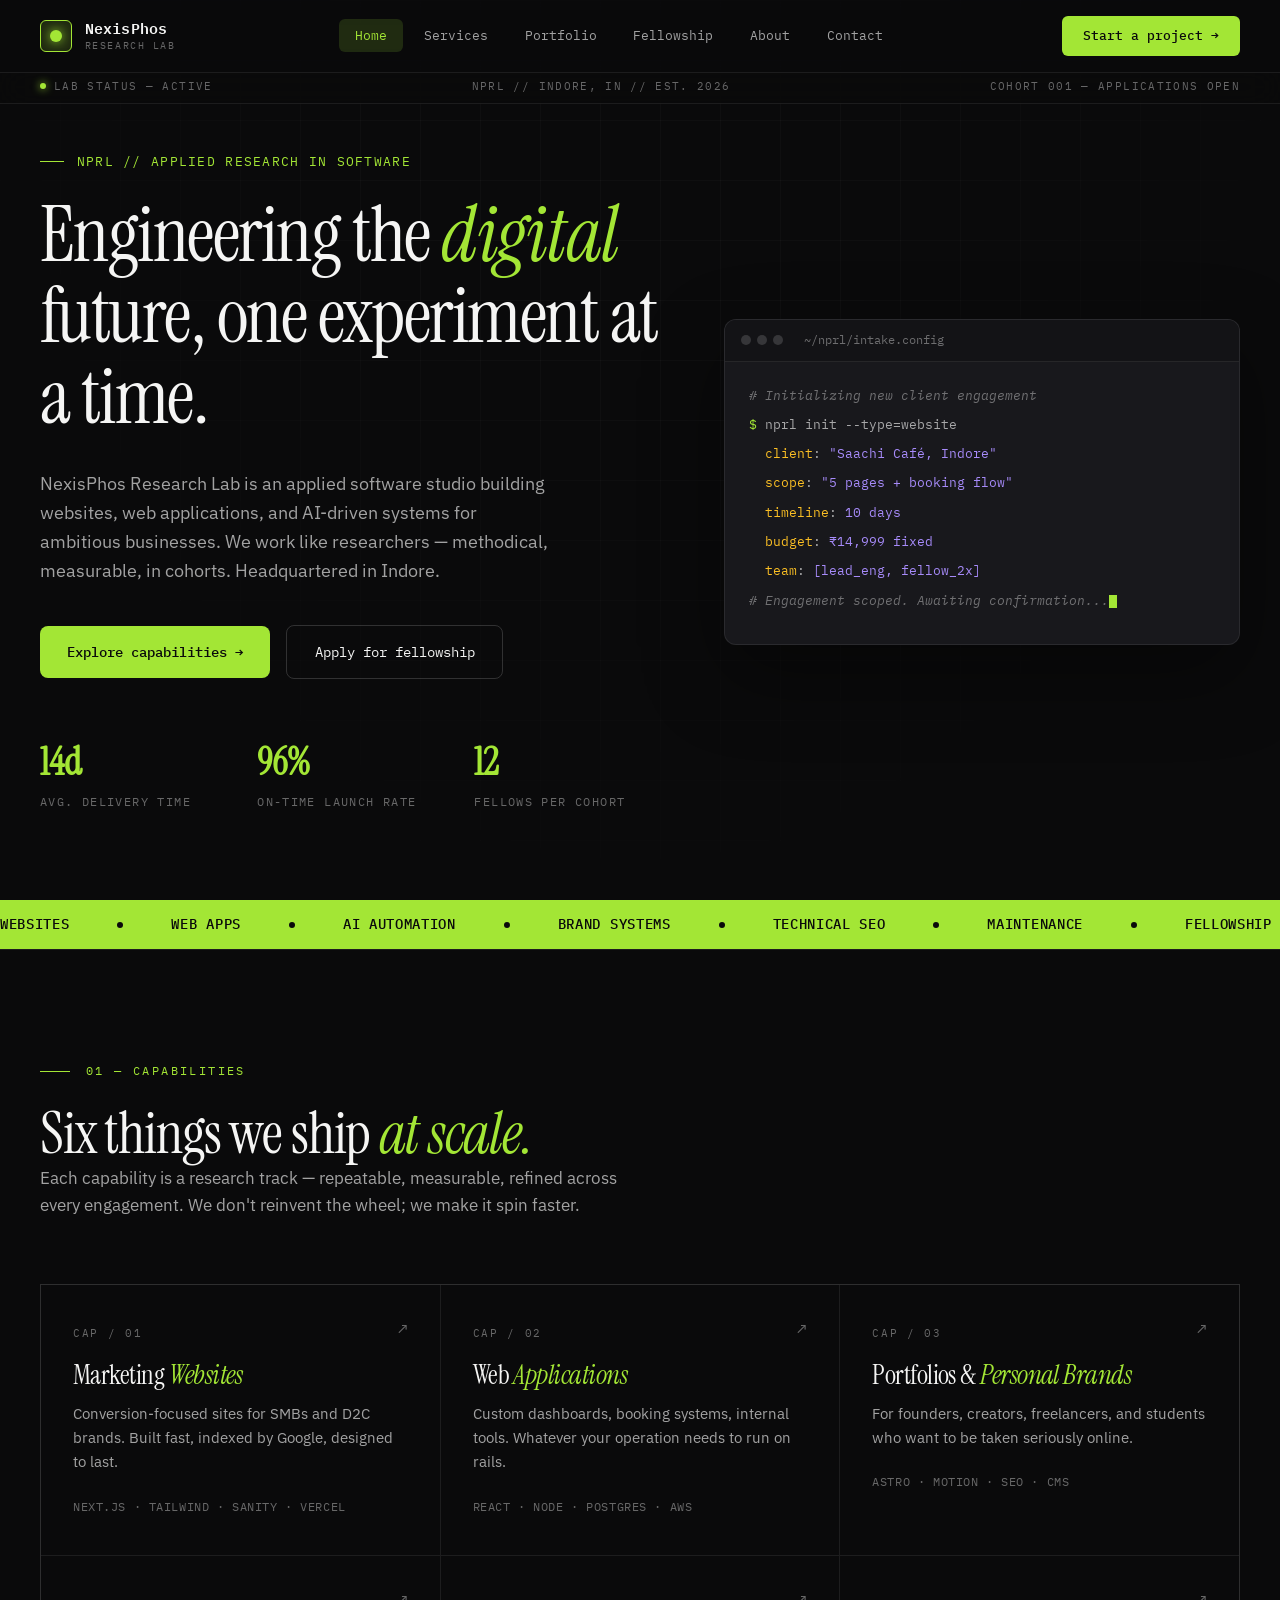
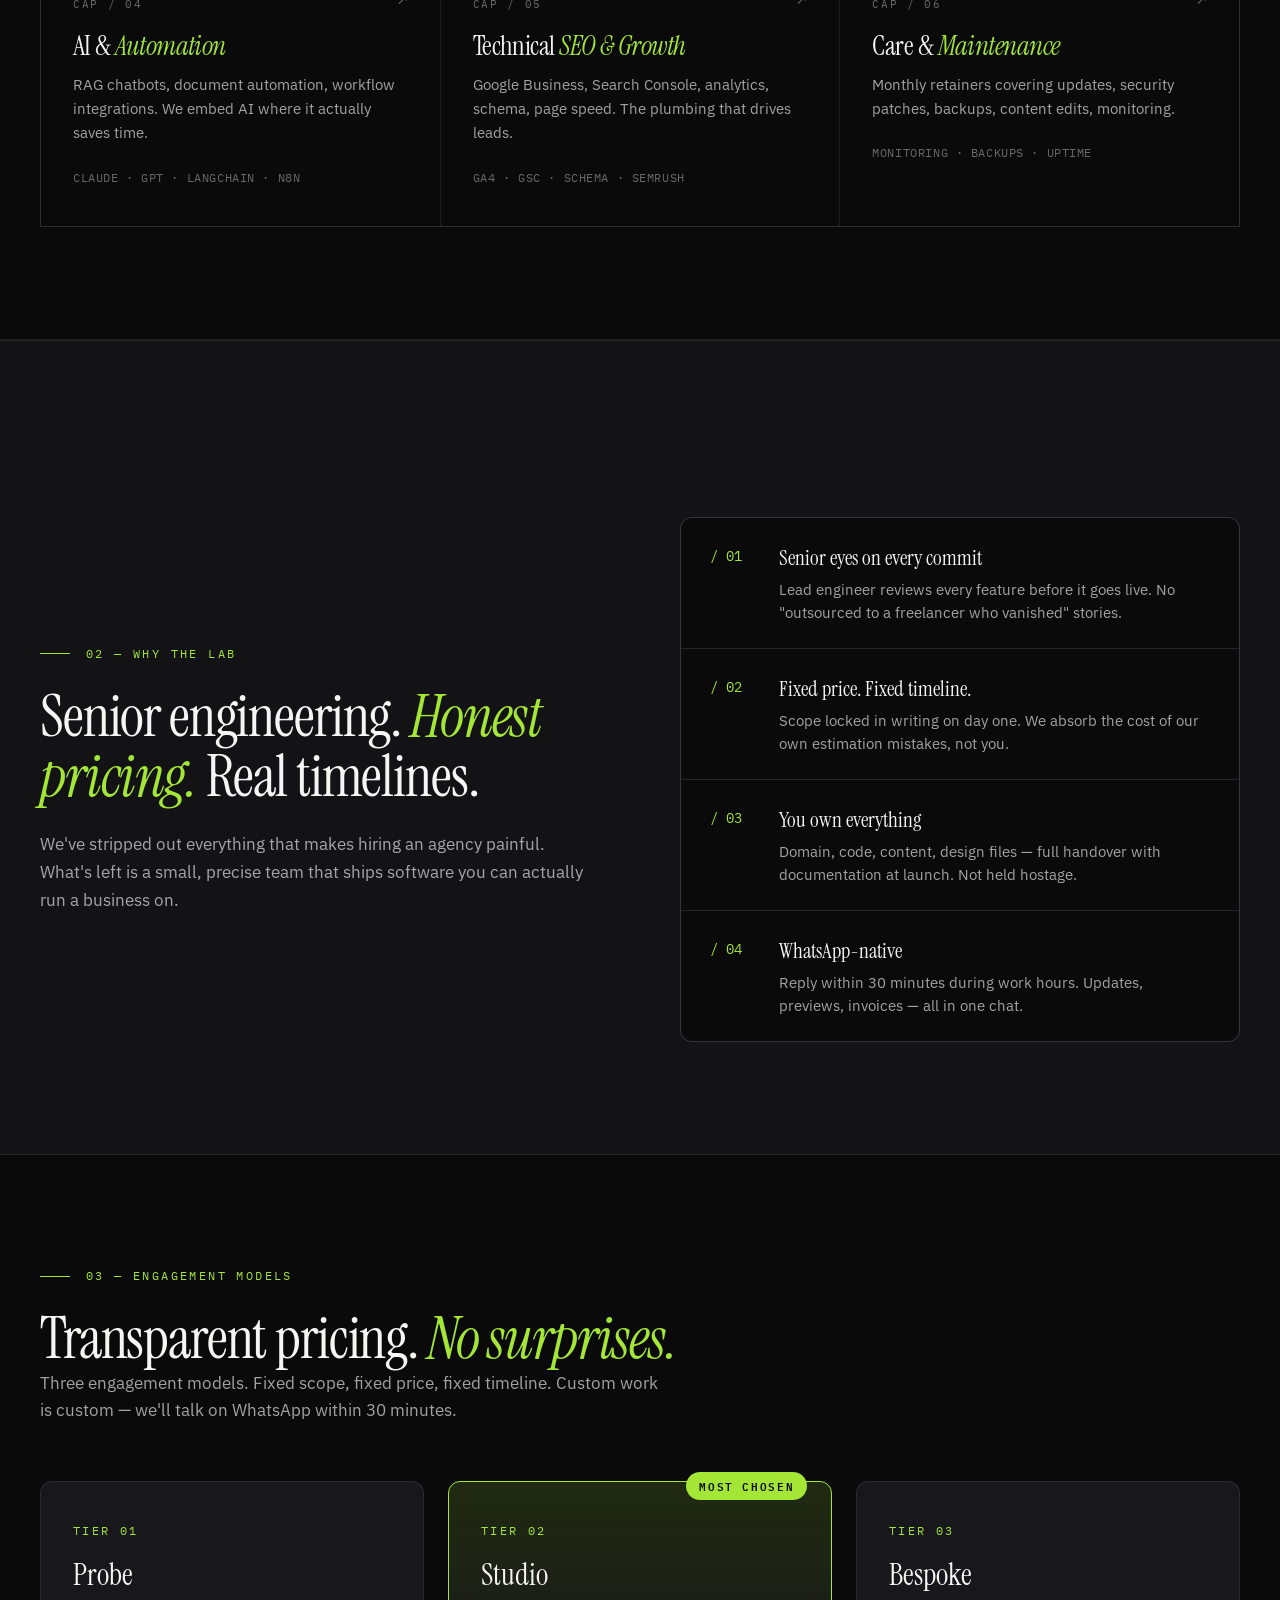
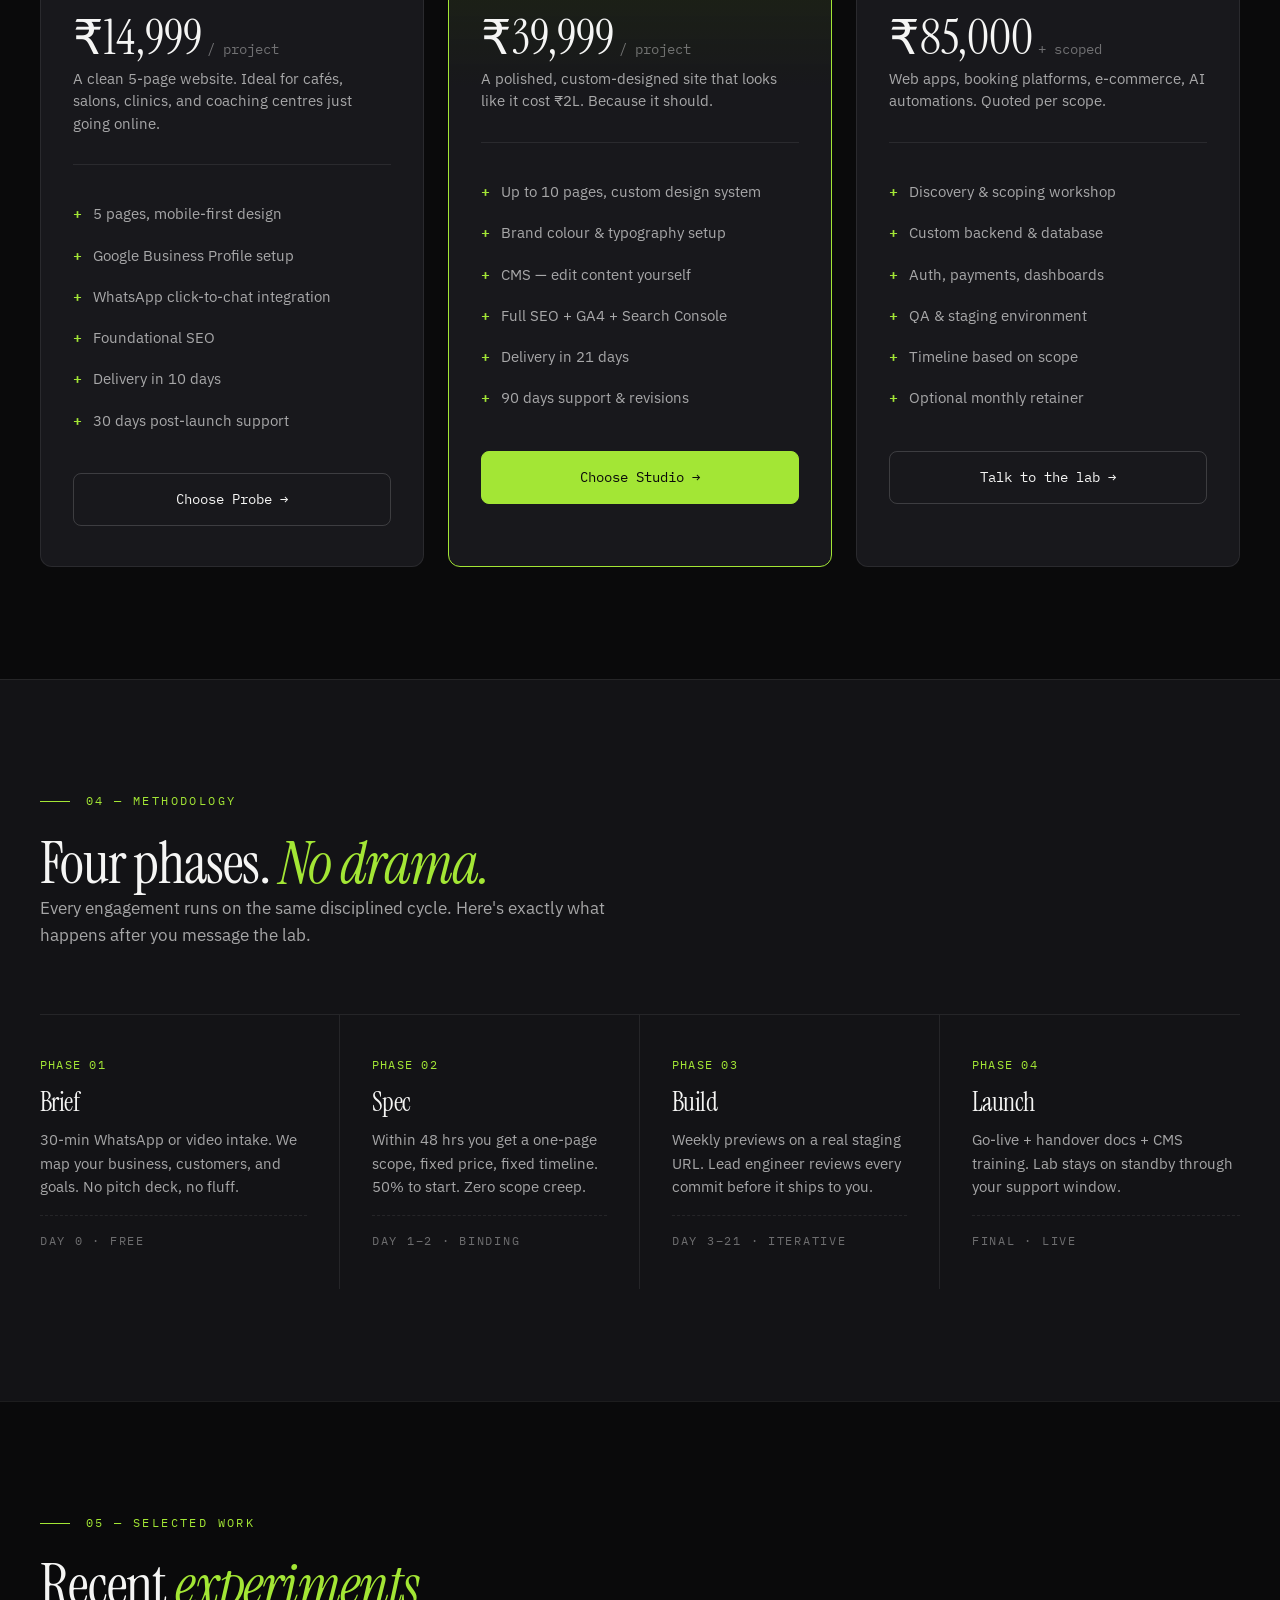
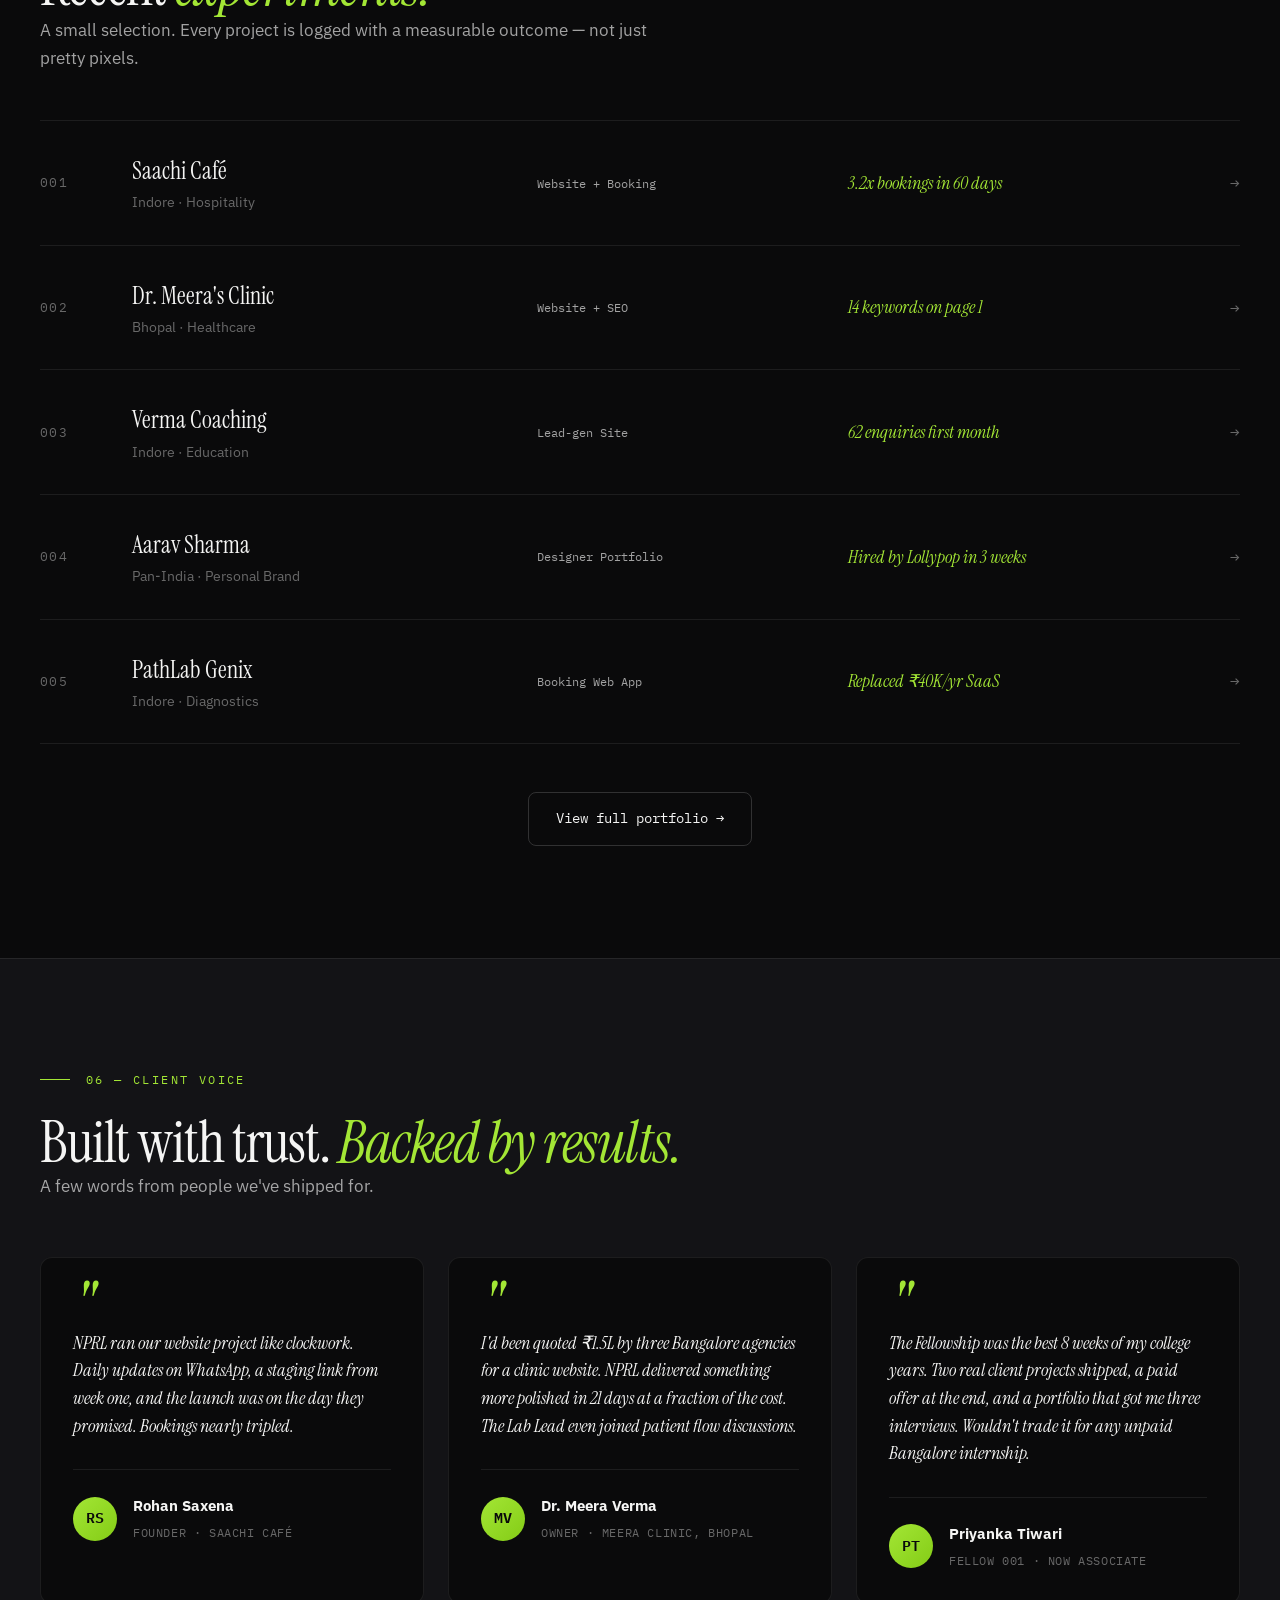
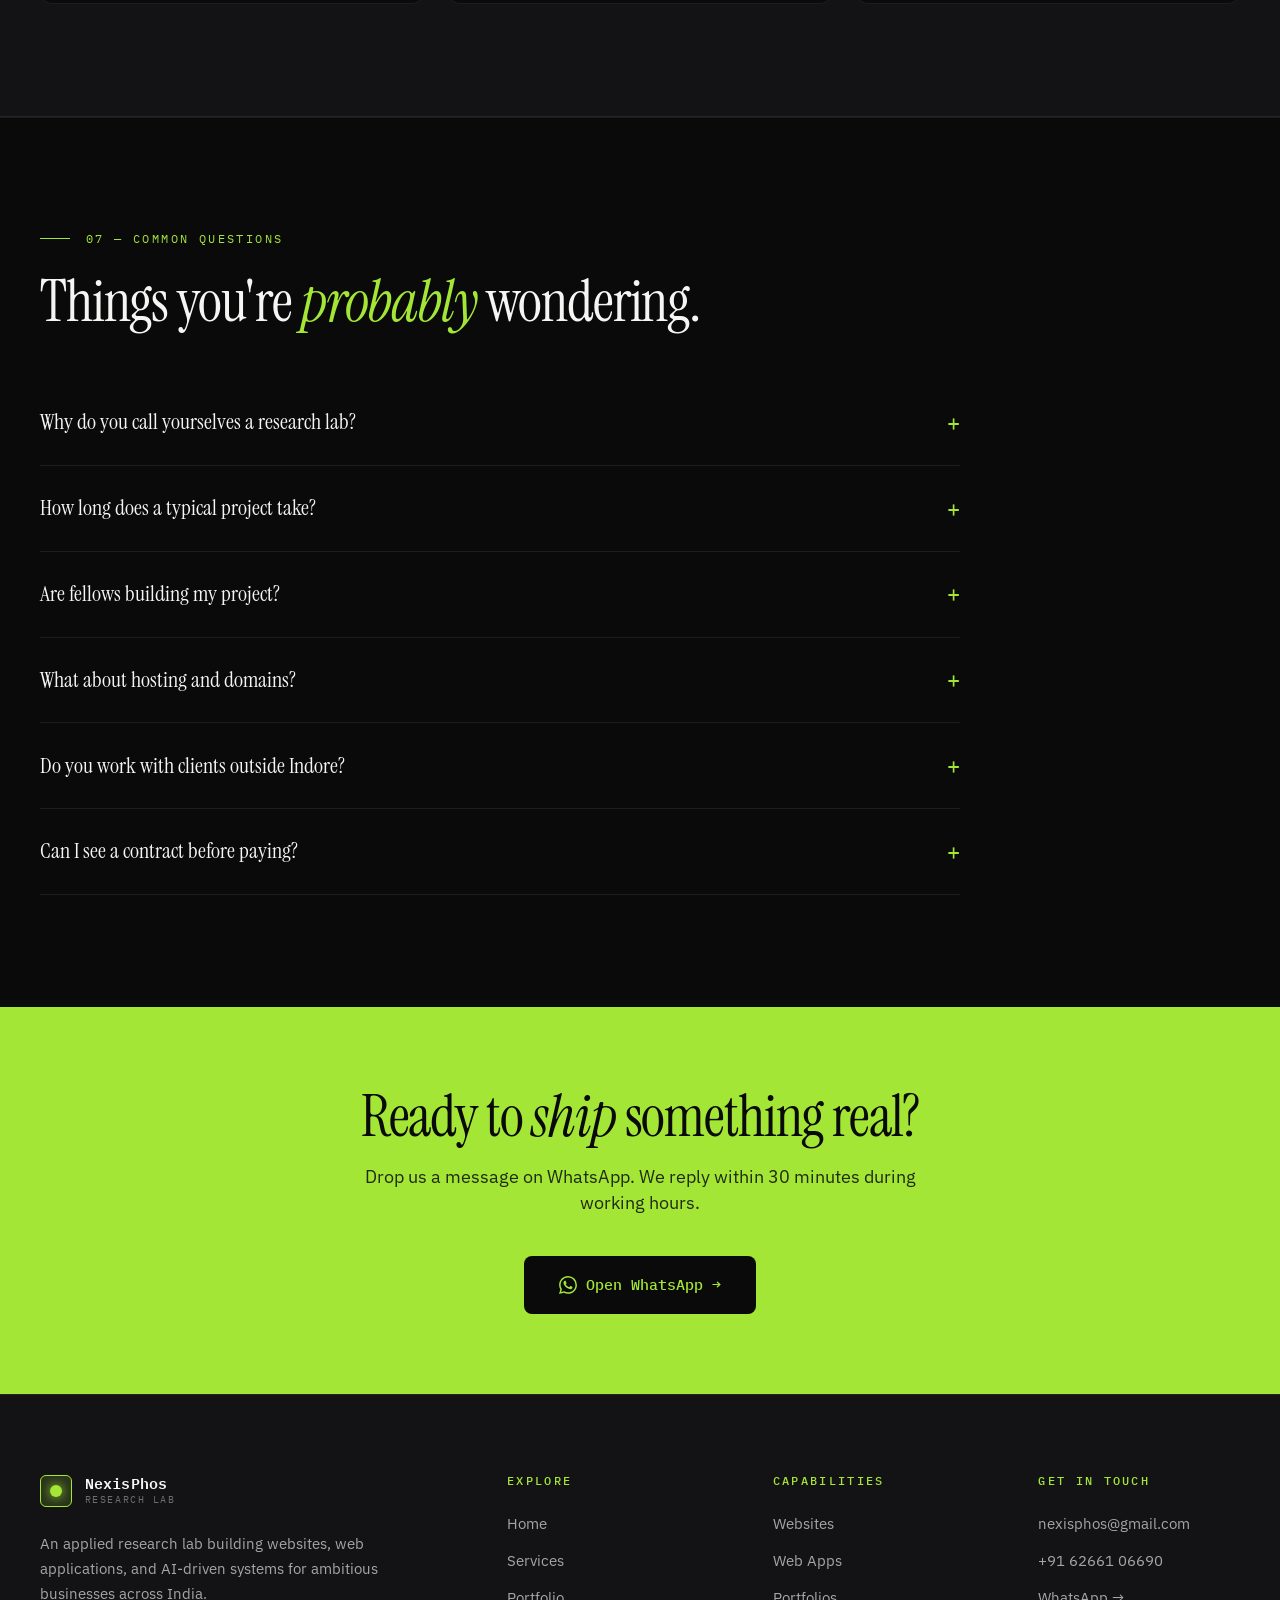
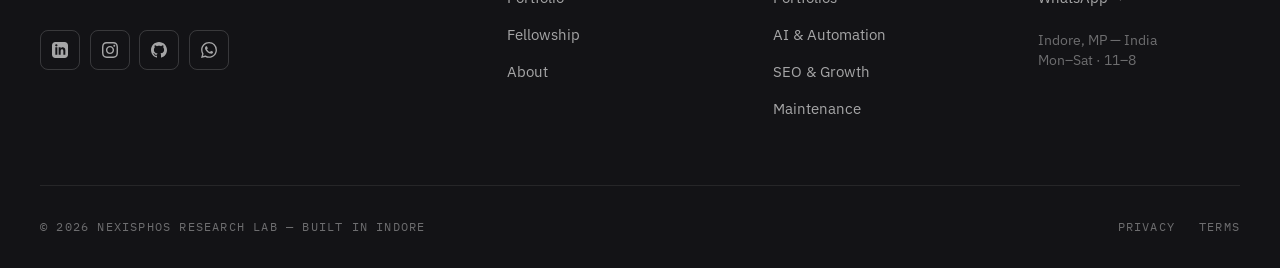
==== index.html @ fa787b54 "Add files via upload" ====
<!DOCTYPE html>
<html lang="en">
<head>
<meta charset="UTF-8" />
<meta name="viewport" content="width=device-width, initial-scale=1.0" />
<title>NexisPhos Research Lab — Engineering the digital future</title>
<meta name="description" content="An applied research lab building websites, web apps, and AI-driven systems for ambitious businesses. Headquartered in Indore." />
<link rel="preconnect" href="https://fonts.googleapis.com">
<link rel="preconnect" href="https://fonts.gstatic.com" crossorigin>
<link href="https://fonts.googleapis.com/css2?family=Instrument+Serif:ital@0;1&family=IBM+Plex+Mono:wght@400;500;600&family=IBM+Plex+Sans:wght@300;400;500;600&display=swap" rel="stylesheet">
<link rel="stylesheet" href="assets/style.css">
<style>
  /* ============ HOMEPAGE-SPECIFIC ============ */
  .hero {
    min-height: 100vh;
    padding: 9rem 2.5rem 5rem;
    position: relative;
    z-index: 2;
    display: grid;
    grid-template-columns: 1.2fr 1fr;
    gap: 4rem;
    align-items: center;
  }
  .hero-meta {
    font-family: 'IBM Plex Mono', monospace;
    font-size: 0.8rem;
    color: var(--accent);
    margin-bottom: 1.5rem;
    display: flex;
    align-items: center;
    gap: 0.8rem;
    letter-spacing: 0.1em;
    opacity: 0;
    animation: fadeUp 0.8s 0.1s forwards;
  }
  .hero-meta::before { content: ''; width: 24px; height: 1px; background: var(--accent); }
  .hero h1 { margin-bottom: 2rem; opacity: 0; animation: fadeUp 0.8s 0.25s forwards; }
  .hero-sub {
    font-size: 1.1rem;
    color: var(--text-dim);
    line-height: 1.65;
    max-width: 520px;
    margin-bottom: 2.5rem;
    opacity: 0;
    animation: fadeUp 0.8s 0.4s forwards;
  }
  .hero-actions {
    display: flex;
    gap: 1rem;
    align-items: center;
    flex-wrap: wrap;
    opacity: 0;
    animation: fadeUp 0.8s 0.55s forwards;
  }
  .hero-stats {
    margin-top: 4rem;
    display: grid;
    grid-template-columns: repeat(3, 1fr);
    gap: 2rem;
    opacity: 0;
    animation: fadeUp 0.8s 0.7s forwards;
  }
  .hero-stats .stat strong {
    font-family: 'Instrument Serif', serif;
    font-size: 2.4rem;
    color: var(--accent);
    line-height: 1;
    display: block;
    margin-bottom: 0.4rem;
  }
  .hero-stats .stat span {
    font-family: 'IBM Plex Mono', monospace;
    font-size: 0.72rem;
    color: var(--text-faint);
    text-transform: uppercase;
    letter-spacing: 0.12em;
  }

  /* Terminal */
  .terminal {
    background: var(--panel);
    border: 1px solid var(--line);
    border-radius: 12px;
    overflow: hidden;
    font-family: 'IBM Plex Mono', monospace;
    font-size: 0.82rem;
    box-shadow: 0 30px 80px rgba(0,0,0,0.4);
    opacity: 0;
    animation: fadeIn 1s 0.6s forwards;
  }
  .terminal-bar {
    background: var(--bg-soft);
    padding: 0.7rem 1rem;
    display: flex;
    align-items: center;
    gap: 0.5rem;
    border-bottom: 1px solid var(--line);
  }
  .terminal-bar .dots { display: flex; gap: 0.4rem; }
  .terminal-bar .dots span { width: 10px; height: 10px; border-radius: 50%; background: rgba(255,255,255,0.15); }
  .terminal-bar .title { margin-left: 0.8rem; color: var(--text-faint); font-size: 0.75rem; }
  .terminal-body { padding: 1.5rem; color: var(--text-dim); }
  .terminal-body .line { margin-bottom: 0.6rem; }
  .terminal-body .prompt { color: var(--accent); }
  .terminal-body .comment { color: var(--text-faint); font-style: italic; }
  .terminal-body .key { color: #fbbf24; }
  .terminal-body .val { color: #a78bfa; }
  .terminal-body .cursor {
    display: inline-block;
    width: 8px; height: 1em;
    background: var(--accent);
    vertical-align: middle;
    animation: blink 1s steps(2) infinite;
  }
  @keyframes blink { 50% { opacity: 0; } }

  /* Capabilities */
  .capabilities { border-top: 1px solid var(--line); border-bottom: 1px solid var(--line); }
  .cap-grid {
    display: grid;
    grid-template-columns: repeat(3, 1fr);
    gap: 1px;
    background: var(--line);
    margin-top: 4rem;
    border: 1px solid var(--line);
  }
  .cap-card {
    background: var(--bg);
    padding: 2.5rem 2rem;
    transition: background 0.3s;
    position: relative;
    display: block;
  }
  .cap-card:hover { background: var(--panel); }
  .cap-card:hover .cap-arrow { color: var(--accent); transform: translate(4px, -4px); }
  .cap-num {
    font-family: 'IBM Plex Mono', monospace;
    font-size: 0.7rem;
    color: var(--text-faint);
    letter-spacing: 0.15em;
    margin-bottom: 1.2rem;
  }
  .cap-card h3 {
    font-family: 'Instrument Serif', serif;
    font-size: 1.7rem;
    margin-bottom: 0.7rem;
  }
  .cap-card p {
    color: var(--text-dim);
    font-size: 0.95rem;
    line-height: 1.6;
    margin-bottom: 1.5rem;
  }
  .cap-tech {
    font-family: 'IBM Plex Mono', monospace;
    font-size: 0.72rem;
    color: var(--text-faint);
    letter-spacing: 0.05em;
  }
  .cap-arrow {
    position: absolute;
    top: 2rem; right: 2rem;
    color: var(--text-faint);
    font-family: 'IBM Plex Mono', monospace;
    transition: all 0.3s;
  }

  /* WHY US */
  .why { background: var(--bg-soft); border-top: 1px solid var(--line); border-bottom: 1px solid var(--line); }
  .why-grid {
    display: grid;
    grid-template-columns: 1fr 1fr;
    gap: 5rem;
    margin-top: 4rem;
    align-items: center;
  }
  .why-list {
    list-style: none;
    display: flex;
    flex-direction: column;
    gap: 1px;
    background: var(--line);
    border: 1px solid var(--line);
    border-radius: 12px;
    overflow: hidden;
  }
  .why-list li {
    background: var(--bg);
    padding: 1.5rem 1.8rem;
    display: grid;
    grid-template-columns: 50px 1fr;
    gap: 1.2rem;
    align-items: start;
  }
  .why-list .num {
    font-family: 'IBM Plex Mono', monospace;
    color: var(--accent);
    font-size: 0.85rem;
    padding-top: 4px;
  }
  .why-list strong {
    font-family: 'Instrument Serif', serif;
    font-size: 1.3rem;
    font-weight: 400;
    display: block;
    margin-bottom: 0.3rem;
  }
  .why-list p {
    color: var(--text-dim);
    font-size: 0.93rem;
    line-height: 1.55;
  }

  /* Pricing */
  .pricing-grid {
    display: grid;
    grid-template-columns: repeat(3, 1fr);
    gap: 1.5rem;
    margin-top: 3.5rem;
  }
  .price-card {
    background: var(--panel);
    border: 1px solid var(--line);
    border-radius: 12px;
    padding: 2.5rem 2rem;
    position: relative;
    transition: all 0.3s;
  }
  .price-card:hover { border-color: var(--line-bright); transform: translateY(-3px); }
  .price-card.featured {
    border-color: var(--accent);
    background: linear-gradient(180deg, var(--accent-glow) 0%, var(--panel) 30%);
  }
  .price-badge {
    position: absolute;
    top: -10px; right: 1.5rem;
    background: var(--accent);
    color: var(--bg);
    font-family: 'IBM Plex Mono', monospace;
    font-size: 0.68rem;
    padding: 0.35rem 0.8rem;
    border-radius: 100px;
    text-transform: uppercase;
    letter-spacing: 0.15em;
    font-weight: 600;
  }
  .price-tier {
    font-family: 'IBM Plex Mono', monospace;
    font-size: 0.72rem;
    color: var(--accent);
    letter-spacing: 0.2em;
    text-transform: uppercase;
    margin-bottom: 0.8rem;
  }
  .price-name {
    font-family: 'Instrument Serif', serif;
    font-size: 1.9rem;
    margin-bottom: 0.3rem;
  }
  .price-num {
    font-family: 'Instrument Serif', serif;
    font-size: 3rem;
    margin: 1rem 0 0.4rem;
    line-height: 1;
  }
  .price-num small {
    font-family: 'IBM Plex Mono', monospace;
    font-size: 0.85rem;
    color: var(--text-faint);
    margin-left: 0.3rem;
  }
  .price-desc {
    font-size: 0.93rem;
    color: var(--text-dim);
    line-height: 1.5;
    margin-bottom: 1.8rem;
    padding-bottom: 1.8rem;
    border-bottom: 1px solid var(--line);
  }
  .price-features {
    list-style: none;
    margin-bottom: 2rem;
  }
  .price-features li {
    padding: 0.6rem 0;
    font-size: 0.92rem;
    color: var(--text-dim);
    display: flex;
    align-items: flex-start;
    gap: 0.7rem;
  }
  .price-features li::before {
    content: '+';
    color: var(--accent);
    font-family: 'IBM Plex Mono', monospace;
    font-weight: 600;
  }
  .price-cta {
    display: block;
    text-align: center;
    padding: 0.95rem;
    border: 1px solid var(--line-bright);
    color: var(--text);
    border-radius: 8px;
    font-family: 'IBM Plex Mono', monospace;
    font-size: 0.85rem;
    transition: all 0.2s;
  }
  .price-cta:hover { border-color: var(--accent); color: var(--accent); background: var(--accent-glow); }
  .price-card.featured .price-cta { background: var(--accent); color: var(--bg); border-color: var(--accent); }
  .price-card.featured .price-cta:hover { background: white; }

  /* Process */
  .process { background: var(--bg-soft); border-top: 1px solid var(--line); }
  .process-grid {
    display: grid;
    grid-template-columns: repeat(4, 1fr);
    margin-top: 4rem;
    border-top: 1px solid var(--line);
  }
  .step {
    padding: 2.5rem 2rem 2.5rem 0;
    border-right: 1px solid var(--line);
  }
  .step:last-child { border-right: none; padding-right: 0; }
  .step:not(:first-child) { padding-left: 2rem; }
  .step-num {
    font-family: 'IBM Plex Mono', monospace;
    font-size: 0.78rem;
    color: var(--accent);
    margin-bottom: 1rem;
    letter-spacing: 0.1em;
  }
  .step h3 {
    font-family: 'Instrument Serif', serif;
    font-size: 1.6rem;
    margin-bottom: 0.7rem;
  }
  .step p { color: var(--text-dim); font-size: 0.93rem; line-height: 1.6; margin-bottom: 1rem; }
  .step-time {
    font-family: 'IBM Plex Mono', monospace;
    font-size: 0.72rem;
    color: var(--text-faint);
    text-transform: uppercase;
    letter-spacing: 0.15em;
    padding-top: 1rem;
    border-top: 1px dashed var(--line);
  }

  /* Projects */
  .projects { border-top: 1px solid var(--line); }
  .project-list {
    margin-top: 3rem;
    border-top: 1px solid var(--line);
  }
  .project-row {
    display: grid;
    grid-template-columns: 60px 2fr 1.5fr 1.5fr 80px;
    gap: 2rem;
    padding: 2rem 0;
    border-bottom: 1px solid var(--line);
    align-items: center;
    transition: padding 0.3s;
  }
  .project-row:hover { padding-left: 1rem; }
  .project-row:hover .proj-arrow { color: var(--accent); transform: translateX(6px); }
  .proj-num {
    font-family: 'IBM Plex Mono', monospace;
    font-size: 0.8rem;
    color: var(--text-faint);
    letter-spacing: 0.1em;
  }
  .proj-name {
    font-family: 'Instrument Serif', serif;
    font-size: 1.5rem;
  }
  .proj-name small {
    display: block;
    font-family: 'IBM Plex Sans', sans-serif;
    font-size: 0.85rem;
    color: var(--text-faint);
    margin-top: 0.2rem;
  }
  .proj-tag {
    font-family: 'IBM Plex Mono', monospace;
    font-size: 0.78rem;
    color: var(--text-dim);
  }
  .proj-result {
    font-family: 'Instrument Serif', serif;
    font-style: italic;
    color: var(--accent);
    font-size: 1.1rem;
  }
  .proj-arrow {
    font-family: 'IBM Plex Mono', monospace;
    color: var(--text-faint);
    text-align: right;
    transition: all 0.3s;
  }

  /* Testimonials */
  .testimonials { background: var(--bg-soft); border-top: 1px solid var(--line); border-bottom: 1px solid var(--line); }
  .testimonial-grid {
    display: grid;
    grid-template-columns: repeat(3, 1fr);
    gap: 1.5rem;
    margin-top: 3.5rem;
  }
  .testimonial {
    background: var(--bg);
    border: 1px solid var(--line);
    border-radius: 12px;
    padding: 2rem;
    position: relative;
    transition: all 0.3s;
  }
  .testimonial:hover { border-color: var(--accent); transform: translateY(-2px); }
  .testimonial-quote-mark {
    font-family: 'Instrument Serif', serif;
    font-size: 4rem;
    color: var(--accent);
    line-height: 0.5;
    margin-bottom: 0.5rem;
    font-style: italic;
  }
  .testimonial p {
    font-family: 'Instrument Serif', serif;
    font-size: 1.15rem;
    line-height: 1.5;
    margin-bottom: 1.8rem;
    font-style: italic;
    color: var(--text);
  }
  .testimonial-meta {
    display: flex;
    align-items: center;
    gap: 1rem;
    padding-top: 1.5rem;
    border-top: 1px solid var(--line);
  }
  .avatar {
    width: 44px; height: 44px;
    border-radius: 50%;
    background: linear-gradient(135deg, var(--accent), var(--accent-2));
    color: var(--bg);
    display: flex;
    align-items: center;
    justify-content: center;
    font-family: 'IBM Plex Mono', monospace;
    font-weight: 600;
    font-size: 0.95rem;
    flex-shrink: 0;
  }
  .testimonial-meta strong {
    display: block;
    font-size: 0.95rem;
    margin-bottom: 0.15rem;
  }
  .testimonial-meta span {
    font-family: 'IBM Plex Mono', monospace;
    font-size: 0.75rem;
    color: var(--text-faint);
    letter-spacing: 0.05em;
  }

  /* FAQ */
  .faq { border-top: 1px solid var(--line); }
  .faq-list { max-width: 920px; margin-top: 3rem; }
  .faq-item {
    border-bottom: 1px solid var(--line);
    padding: 1.6rem 0;
    cursor: pointer;
  }
  .faq-q {
    display: flex;
    justify-content: space-between;
    align-items: center;
    gap: 2rem;
    font-family: 'Instrument Serif', serif;
    font-size: 1.35rem;
  }
  .faq-q::after {
    content: '+';
    font-family: 'IBM Plex Mono', monospace;
    font-size: 1.4rem;
    color: var(--accent);
    transition: transform 0.3s;
  }
  .faq-item.open .faq-q::after { transform: rotate(45deg); }
  .faq-a {
    max-height: 0;
    overflow: hidden;
    transition: max-height 0.4s, padding 0.3s;
    color: var(--text-dim);
    line-height: 1.7;
    font-size: 0.96rem;
  }
  .faq-item.open .faq-a { max-height: 240px; padding-top: 1rem; }

  /* CTA STRIP */
  .cta-strip {
    background: var(--accent);
    color: var(--bg);
    padding: 5rem 2.5rem;
    position: relative;
    z-index: 2;
    text-align: center;
  }
  .cta-strip h2 {
    color: var(--bg);
    margin-bottom: 1rem;
  }
  .cta-strip h2 em { color: var(--bg); font-style: italic; }
  .cta-strip p {
    font-size: 1.1rem;
    opacity: 0.85;
    margin-bottom: 2.5rem;
    max-width: 600px;
    margin-left: auto; margin-right: auto;
  }
  .cta-strip .btn {
    background: var(--bg);
    color: var(--accent);
    padding: 1.1rem 2.2rem;
    border-radius: 8px;
    font-family: 'IBM Plex Mono', monospace;
    font-size: 0.92rem;
    font-weight: 500;
    display: inline-flex;
    align-items: center;
    gap: 0.6rem;
    transition: all 0.2s;
  }
  .cta-strip .btn:hover { transform: translateY(-2px); box-shadow: 0 15px 40px rgba(0,0,0,0.25); }

  /* MOBILE */
  @media (max-width: 900px) {
    .hero { grid-template-columns: 1fr; padding: 6rem 1.2rem 3rem; gap: 2.5rem; }
    .hero-stats { grid-template-columns: 1fr 1fr; }
    .cap-grid { grid-template-columns: 1fr; }
    .why-grid { grid-template-columns: 1fr; gap: 2rem; }
    .pricing-grid { grid-template-columns: 1fr; }
    .process-grid { grid-template-columns: 1fr; }
    .step { border-right: none; border-bottom: 1px solid var(--line); padding: 2rem 0 !important; }
    .step:last-child { border-bottom: none; }
    .testimonial-grid { grid-template-columns: 1fr; }
    .project-row { grid-template-columns: 50px 1fr 60px; gap: 1rem; }
    .proj-tag, .proj-result { display: none; }
  }
</style>
</head>
<body>

<!-- NAV -->
<nav class="site-nav">
  <a href="index.html" class="logo">
    <div class="logo-mark"></div>
    <div class="logo-text">
      <strong>NexisPhos</strong>
      <small>Research Lab</small>
    </div>
  </a>
  <ul class="nav-links">
    <li><a href="index.html" class="active">Home</a></li>
    <li><a href="services.html">Services</a></li>
    <li><a href="portfolio.html">Portfolio</a></li>
    <li><a href="fellowship.html">Fellowship</a></li>
    <li><a href="about.html">About</a></li>
    <li><a href="contact.html">Contact</a></li>
  </ul>
  <a href="contact.html" class="nav-cta">Start a project →</a>
  <button class="menu-btn" id="menuBtn">MENU</button>
</nav>

<!-- MOBILE DRAWER -->
<div class="mobile-drawer" id="mobileDrawer">
  <button class="close-btn" id="closeDrawer">CLOSE ✕</button>
  <ul>
    <li><a href="index.html">Home</a></li>
    <li><a href="services.html">Services</a></li>
    <li><a href="portfolio.html">Portfolio</a></li>
    <li><a href="fellowship.html">Fellowship</a></li>
    <li><a href="about.html">About</a></li>
    <li><a href="contact.html">Contact</a></li>
  </ul>
  <a href="contact.html" class="mobile-cta">Start a project →</a>
</div>

<div class="status-bar">
  <span class="live"><span class="live-dot"></span>LAB STATUS — ACTIVE</span>
  <span>NPRL // INDORE, IN // EST. 2026</span>
  <span>COHORT 001 — APPLICATIONS OPEN</span>
</div>

<!-- HERO -->
<section class="hero" id="home">
  <div>
    <div class="hero-meta">NPRL // APPLIED RESEARCH IN SOFTWARE</div>
    <h1>Engineering the <em>digital</em> future, one experiment at a time.</h1>
    <p class="hero-sub">NexisPhos Research Lab is an applied software studio building websites, web applications, and AI-driven systems for ambitious businesses. We work like researchers — methodical, measurable, in cohorts. Headquartered in Indore.</p>
    <div class="hero-actions">
      <a href="services.html" class="btn-primary">Explore capabilities →</a>
      <a href="fellowship.html" class="btn-ghost">Apply for fellowship</a>
    </div>

    <div class="hero-stats">
      <div class="stat"><strong>14d</strong><span>Avg. delivery time</span></div>
      <div class="stat"><strong>96%</strong><span>On-time launch rate</span></div>
      <div class="stat"><strong>12</strong><span>Fellows per cohort</span></div>
    </div>
  </div>

  <div class="terminal">
    <div class="terminal-bar">
      <div class="dots"><span></span><span></span><span></span></div>
      <div class="title">~/nprl/intake.config</div>
    </div>
    <div class="terminal-body">
      <div class="line"><span class="comment"># Initializing new client engagement</span></div>
      <div class="line"><span class="prompt">$</span> nprl init --type=website</div>
      <div class="line">&nbsp;&nbsp;<span class="key">client</span>: <span class="val">"Saachi Café, Indore"</span></div>
      <div class="line">&nbsp;&nbsp;<span class="key">scope</span>: <span class="val">"5 pages + booking flow"</span></div>
      <div class="line">&nbsp;&nbsp;<span class="key">timeline</span>: <span class="val">10 days</span></div>
      <div class="line">&nbsp;&nbsp;<span class="key">budget</span>: <span class="val">₹14,999 fixed</span></div>
      <div class="line">&nbsp;&nbsp;<span class="key">team</span>: <span class="val">[lead_eng, fellow_2x]</span></div>
      <div class="line"><span class="comment"># Engagement scoped. Awaiting confirmation...<span class="cursor"></span></span></div>
    </div>
  </div>
</section>

<!-- TICKER -->
<div class="ticker">
  <div class="ticker-track">
    <span>Websites <span class="sep"></span> Web Apps <span class="sep"></span> AI Automation <span class="sep"></span> Brand Systems <span class="sep"></span> Technical SEO <span class="sep"></span> Maintenance <span class="sep"></span> Fellowship Program <span class="sep"></span></span>
    <span>Websites <span class="sep"></span> Web Apps <span class="sep"></span> AI Automation <span class="sep"></span> Brand Systems <span class="sep"></span> Technical SEO <span class="sep"></span> Maintenance <span class="sep"></span> Fellowship Program <span class="sep"></span></span>
  </div>
</div>

<!-- CAPABILITIES -->
<section class="capabilities" id="capabilities">
  <div class="container">
    <div class="reveal">
      <div class="section-label">01 — Capabilities</div>
      <h2>Six things we ship <em>at scale.</em></h2>
      <p class="section-intro">Each capability is a research track — repeatable, measurable, refined across every engagement. We don't reinvent the wheel; we make it spin faster.</p>
    </div>

    <div class="cap-grid reveal">
      <a class="cap-card" href="services/websites.html">
        <div class="cap-num">CAP / 01</div>
        <h3>Marketing <em>Websites</em></h3>
        <p>Conversion-focused sites for SMBs and D2C brands. Built fast, indexed by Google, designed to last.</p>
        <div class="cap-tech">NEXT.JS · TAILWIND · SANITY · VERCEL</div>
        <div class="cap-arrow">↗</div>
      </a>

      <a class="cap-card" href="services/web-apps.html">
        <div class="cap-num">CAP / 02</div>
        <h3>Web <em>Applications</em></h3>
        <p>Custom dashboards, booking systems, internal tools. Whatever your operation needs to run on rails.</p>
        <div class="cap-tech">REACT · NODE · POSTGRES · AWS</div>
        <div class="cap-arrow">↗</div>
      </a>

      <a class="cap-card" href="services/portfolios.html">
        <div class="cap-num">CAP / 03</div>
        <h3>Portfolios &amp; <em>Personal Brands</em></h3>
        <p>For founders, creators, freelancers, and students who want to be taken seriously online.</p>
        <div class="cap-tech">ASTRO · MOTION · SEO · CMS</div>
        <div class="cap-arrow">↗</div>
      </a>

      <a class="cap-card" href="services/ai-automation.html">
        <div class="cap-num">CAP / 04</div>
        <h3>AI &amp; <em>Automation</em></h3>
        <p>RAG chatbots, document automation, workflow integrations. We embed AI where it actually saves time.</p>
        <div class="cap-tech">CLAUDE · GPT · LANGCHAIN · N8N</div>
        <div class="cap-arrow">↗</div>
      </a>

      <a class="cap-card" href="services/seo-growth.html">
        <div class="cap-num">CAP / 05</div>
        <h3>Technical <em>SEO &amp; Growth</em></h3>
        <p>Google Business, Search Console, analytics, schema, page speed. The plumbing that drives leads.</p>
        <div class="cap-tech">GA4 · GSC · SCHEMA · SEMRUSH</div>
        <div class="cap-arrow">↗</div>
      </a>

      <a class="cap-card" href="services/maintenance.html">
        <div class="cap-num">CAP / 06</div>
        <h3>Care &amp; <em>Maintenance</em></h3>
        <p>Monthly retainers covering updates, security patches, backups, content edits, monitoring.</p>
        <div class="cap-tech">MONITORING · BACKUPS · UPTIME</div>
        <div class="cap-arrow">↗</div>
      </a>
    </div>
  </div>
</section>

<!-- WHY US -->
<section class="why">
  <div class="container">
    <div class="why-grid">
      <div class="reveal">
        <div class="section-label">02 — Why the Lab</div>
        <h2>Senior engineering. <em>Honest pricing.</em> Real timelines.</h2>
        <p class="section-intro" style="margin-top: 1.5rem;">We've stripped out everything that makes hiring an agency painful. What's left is a small, precise team that ships software you can actually run a business on.</p>
      </div>

      <ul class="why-list reveal">
        <li>
          <span class="num">/ 01</span>
          <div>
            <strong>Senior eyes on every commit</strong>
            <p>Lead engineer reviews every feature before it goes live. No "outsourced to a freelancer who vanished" stories.</p>
          </div>
        </li>
        <li>
          <span class="num">/ 02</span>
          <div>
            <strong>Fixed price. Fixed timeline.</strong>
            <p>Scope locked in writing on day one. We absorb the cost of our own estimation mistakes, not you.</p>
          </div>
        </li>
        <li>
          <span class="num">/ 03</span>
          <div>
            <strong>You own everything</strong>
            <p>Domain, code, content, design files — full handover with documentation at launch. Not held hostage.</p>
          </div>
        </li>
        <li>
          <span class="num">/ 04</span>
          <div>
            <strong>WhatsApp-native</strong>
            <p>Reply within 30 minutes during work hours. Updates, previews, invoices — all in one chat.</p>
          </div>
        </li>
      </ul>
    </div>
  </div>
</section>

<!-- PRICING -->
<section class="pricing" id="pricing">
  <div class="container">
    <div class="reveal">
      <div class="section-label">03 — Engagement Models</div>
      <h2>Transparent pricing. <em>No surprises.</em></h2>
      <p class="section-intro">Three engagement models. Fixed scope, fixed price, fixed timeline. Custom work is custom — we'll talk on WhatsApp within 30 minutes.</p>
    </div>

    <div class="pricing-grid reveal">
      <div class="price-card">
        <div class="price-tier">Tier 01</div>
        <div class="price-name">Probe</div>
        <div class="price-num">₹14,999<small>/ project</small></div>
        <p class="price-desc">A clean 5-page website. Ideal for cafés, salons, clinics, and coaching centres just going online.</p>
        <ul class="price-features">
          <li>5 pages, mobile-first design</li>
          <li>Google Business Profile setup</li>
          <li>WhatsApp click-to-chat integration</li>
          <li>Foundational SEO</li>
          <li>Delivery in 10 days</li>
          <li>30 days post-launch support</li>
        </ul>
        <a href="contact.html" class="price-cta">Choose Probe →</a>
      </div>

      <div class="price-card featured">
        <div class="price-badge">Most chosen</div>
        <div class="price-tier">Tier 02</div>
        <div class="price-name">Studio</div>
        <div class="price-num">₹39,999<small>/ project</small></div>
        <p class="price-desc">A polished, custom-designed site that looks like it cost ₹2L. Because it should.</p>
        <ul class="price-features">
          <li>Up to 10 pages, custom design system</li>
          <li>Brand colour &amp; typography setup</li>
          <li>CMS — edit content yourself</li>
          <li>Full SEO + GA4 + Search Console</li>
          <li>Delivery in 21 days</li>
          <li>90 days support &amp; revisions</li>
        </ul>
        <a href="contact.html" class="price-cta">Choose Studio →</a>
      </div>

      <div class="price-card">
        <div class="price-tier">Tier 03</div>
        <div class="price-name">Bespoke</div>
        <div class="price-num">₹85,000<small>+ scoped</small></div>
        <p class="price-desc">Web apps, booking platforms, e-commerce, AI automations. Quoted per scope.</p>
        <ul class="price-features">
          <li>Discovery &amp; scoping workshop</li>
          <li>Custom backend &amp; database</li>
          <li>Auth, payments, dashboards</li>
          <li>QA &amp; staging environment</li>
          <li>Timeline based on scope</li>
          <li>Optional monthly retainer</li>
        </ul>
        <a href="contact.html" class="price-cta">Talk to the lab →</a>
      </div>
    </div>
  </div>
</section>

<!-- PROCESS -->
<section class="process">
  <div class="container">
    <div class="reveal">
      <div class="section-label">04 — Methodology</div>
      <h2>Four phases. <em>No drama.</em></h2>
      <p class="section-intro">Every engagement runs on the same disciplined cycle. Here's exactly what happens after you message the lab.</p>
    </div>

    <div class="process-grid reveal">
      <div class="step">
        <div class="step-num">PHASE 01</div>
        <h3>Brief</h3>
        <p>30-min WhatsApp or video intake. We map your business, customers, and goals. No pitch deck, no fluff.</p>
        <div class="step-time">DAY 0 · FREE</div>
      </div>
      <div class="step">
        <div class="step-num">PHASE 02</div>
        <h3>Spec</h3>
        <p>Within 48 hrs you get a one-page scope, fixed price, fixed timeline. 50% to start. Zero scope creep.</p>
        <div class="step-time">DAY 1–2 · BINDING</div>
      </div>
      <div class="step">
        <div class="step-num">PHASE 03</div>
        <h3>Build</h3>
        <p>Weekly previews on a real staging URL. Lead engineer reviews every commit before it ships to you.</p>
        <div class="step-time">DAY 3–21 · ITERATIVE</div>
      </div>
      <div class="step">
        <div class="step-num">PHASE 04</div>
        <h3>Launch</h3>
        <p>Go-live + handover docs + CMS training. Lab stays on standby through your support window.</p>
        <div class="step-time">FINAL · LIVE</div>
      </div>
    </div>
  </div>
</section>

<!-- PROJECTS -->
<section class="projects" id="projects">
  <div class="container">
    <div class="reveal">
      <div class="section-label">05 — Selected Work</div>
      <h2>Recent <em>experiments.</em></h2>
      <p class="section-intro">A small selection. Every project is logged with a measurable outcome — not just pretty pixels.</p>
    </div>

    <div class="project-list reveal">
      <a class="project-row" href="portfolio/saachi-cafe.html">
        <div class="proj-num">001</div>
        <div class="proj-name">Saachi Café <small>Indore · Hospitality</small></div>
        <div class="proj-tag">Website + Booking</div>
        <div class="proj-result">3.2x bookings in 60 days</div>
        <div class="proj-arrow">→</div>
      </a>
      <a class="project-row" href="portfolio.html">
        <div class="proj-num">002</div>
        <div class="proj-name">Dr. Meera's Clinic <small>Bhopal · Healthcare</small></div>
        <div class="proj-tag">Website + SEO</div>
        <div class="proj-result">14 keywords on page 1</div>
        <div class="proj-arrow">→</div>
      </a>
      <a class="project-row" href="portfolio.html">
        <div class="proj-num">003</div>
        <div class="proj-name">Verma Coaching <small>Indore · Education</small></div>
        <div class="proj-tag">Lead-gen Site</div>
        <div class="proj-result">62 enquiries first month</div>
        <div class="proj-arrow">→</div>
      </a>
      <a class="project-row" href="portfolio.html">
        <div class="proj-num">004</div>
        <div class="proj-name">Aarav Sharma <small>Pan-India · Personal Brand</small></div>
        <div class="proj-tag">Designer Portfolio</div>
        <div class="proj-result">Hired by Lollypop in 3 weeks</div>
        <div class="proj-arrow">→</div>
      </a>
      <a class="project-row" href="portfolio.html">
        <div class="proj-num">005</div>
        <div class="proj-name">PathLab Genix <small>Indore · Diagnostics</small></div>
        <div class="proj-tag">Booking Web App</div>
        <div class="proj-result">Replaced ₹40K/yr SaaS</div>
        <div class="proj-arrow">→</div>
      </a>
    </div>

    <div style="margin-top: 3rem; text-align: center;" class="reveal">
      <a href="portfolio.html" class="btn-ghost">View full portfolio →</a>
    </div>
  </div>
</section>

<!-- TESTIMONIALS -->
<section class="testimonials">
  <div class="container">
    <div class="reveal">
      <div class="section-label">06 — Client Voice</div>
      <h2>Built with trust. <em>Backed by results.</em></h2>
      <p class="section-intro">A few words from people we've shipped for.</p>
    </div>

    <div class="testimonial-grid reveal">
      <div class="testimonial">
        <div class="testimonial-quote-mark">"</div>
        <p>NPRL ran our website project like clockwork. Daily updates on WhatsApp, a staging link from week one, and the launch was on the day they promised. Bookings nearly tripled.</p>
        <div class="testimonial-meta">
          <div class="avatar">RS</div>
          <div>
            <strong>Rohan Saxena</strong>
            <span>FOUNDER · SAACHI CAFÉ</span>
          </div>
        </div>
      </div>

      <div class="testimonial">
        <div class="testimonial-quote-mark">"</div>
        <p>I'd been quoted ₹1.5L by three Bangalore agencies for a clinic website. NPRL delivered something more polished in 21 days at a fraction of the cost. The Lab Lead even joined patient flow discussions.</p>
        <div class="testimonial-meta">
          <div class="avatar">MV</div>
          <div>
            <strong>Dr. Meera Verma</strong>
            <span>OWNER · MEERA CLINIC, BHOPAL</span>
          </div>
        </div>
      </div>

      <div class="testimonial">
        <div class="testimonial-quote-mark">"</div>
        <p>The Fellowship was the best 8 weeks of my college years. Two real client projects shipped, a paid offer at the end, and a portfolio that got me three interviews. Wouldn't trade it for any unpaid Bangalore internship.</p>
        <div class="testimonial-meta">
          <div class="avatar">PT</div>
          <div>
            <strong>Priyanka Tiwari</strong>
            <span>FELLOW 001 · NOW ASSOCIATE</span>
          </div>
        </div>
      </div>
    </div>
  </div>
</section>

<!-- FAQ -->
<section class="faq">
  <div class="container">
    <div class="reveal">
      <div class="section-label">07 — Common Questions</div>
      <h2>Things you're <em>probably</em> wondering.</h2>
    </div>

    <div class="faq-list reveal">
      <div class="faq-item">
        <div class="faq-q">Why do you call yourselves a research lab?</div>
        <div class="faq-a">Because we treat every engagement as an experiment with a hypothesis, a measurable outcome, and a learning we carry into the next project. It's a methodology, not a marketing slogan. Our internal post-mortems and shared knowledge base are why we get faster and better with every client.</div>
      </div>
      <div class="faq-item">
        <div class="faq-q">How long does a typical project take?</div>
        <div class="faq-a">Probe: 10 days. Studio: 21 days. Bespoke: scoped per project, usually 4–8 weeks. We're aggressive on timelines because vague deadlines kill projects.</div>
      </div>
      <div class="faq-item">
        <div class="faq-q">Are fellows building my project?</div>
        <div class="faq-a">Fellows from the program may contribute under direct supervision of the lab lead. Every line of code is reviewed before deployment. This is how we keep prices honest without compromising quality. If you'd prefer senior-only delivery, choose the Bespoke tier.</div>
      </div>
      <div class="faq-item">
        <div class="faq-q">What about hosting and domains?</div>
        <div class="faq-a">We help you buy and set up your domain (you own it, always). For hosting, most sites run on Vercel or Hostinger — we'll recommend what fits your traffic and budget. Hosting cost is on you, usually ₹300–800/month.</div>
      </div>
      <div class="faq-item">
        <div class="faq-q">Do you work with clients outside Indore?</div>
        <div class="faq-a">Yes — across India and abroad. Most communication runs over WhatsApp, video calls, and Notion. The lab is just headquartered in Indore.</div>
      </div>
      <div class="faq-item">
        <div class="faq-q">Can I see a contract before paying?</div>
        <div class="faq-a">Always. Every engagement starts with a one-page scope agreement covering deliverables, timelines, payment terms, and IP transfer. 50% advance, 50% on launch. No fine print.</div>
      </div>
    </div>
  </div>
</section>

<!-- CTA STRIP -->
<section class="cta-strip">
  <div class="container">
    <h2>Ready to <em>ship</em> something real?</h2>
    <p>Drop us a message on WhatsApp. We reply within 30 minutes during working hours.</p>
    <a href="https://wa.me/916266106690?text=Hi%20NPRL%2C%20I%27m%20interested%20in%20a%20project" class="btn">
      <svg width="18" height="18" viewBox="0 0 24 24" fill="currentColor"><path d="M17.472 14.382c-.297-.149-1.758-.867-2.03-.967-.273-.099-.471-.148-.67.15-.197.297-.767.966-.94 1.164-.173.199-.347.223-.644.075-.297-.15-1.255-.463-2.39-1.475-.883-.788-1.48-1.761-1.653-2.059-.173-.297-.018-.458.13-.606.134-.133.298-.347.446-.52.149-.174.198-.298.298-.497.099-.198.05-.371-.025-.52-.075-.149-.669-1.612-.916-2.207-.242-.579-.487-.5-.669-.51-.173-.008-.371-.01-.57-.01-.198 0-.52.074-.792.372-.272.297-1.04 1.016-1.04 2.479 0 1.462 1.065 2.875 1.213 3.074.149.198 2.096 3.2 5.077 4.487.709.306 1.262.489 1.694.625.712.227 1.36.195 1.871.118.571-.085 1.758-.719 2.006-1.413.248-.694.248-1.289.173-1.413-.074-.124-.272-.198-.57-.347m-5.421 7.403h-.004a9.87 9.87 0 01-5.031-1.378l-.361-.214-3.741.982.998-3.648-.235-.374a9.86 9.86 0 01-1.51-5.26c.001-5.45 4.436-9.884 9.888-9.884 2.64 0 5.122 1.03 6.988 2.898a9.825 9.825 0 012.893 6.994c-.003 5.45-4.437 9.884-9.885 9.884m8.413-18.297A11.815 11.815 0 0012.05 0C5.495 0 .16 5.335.157 11.892c0 2.096.547 4.142 1.588 5.945L.057 24l6.305-1.654a11.882 11.882 0 005.683 1.448h.005c6.554 0 11.89-5.335 11.893-11.893a11.821 11.821 0 00-3.48-8.413z"/></svg>
      Open WhatsApp →
    </a>
  </div>
</section>

<!-- FOOTER -->
<footer class="site-footer">
  <div class="footer-top">
    <div class="footer-brand">
      <a href="index.html" class="logo">
        <div class="logo-mark"></div>
        <div class="logo-text">
          <strong>NexisPhos</strong>
          <small>Research Lab</small>
        </div>
      </a>
      <p>An applied research lab building websites, web applications, and AI-driven systems for ambitious businesses across India.</p>
      <div class="footer-social">
        <a href="#" aria-label="LinkedIn"><svg width="16" height="16" viewBox="0 0 24 24" fill="currentColor"><path d="M19 0h-14c-2.761 0-5 2.239-5 5v14c0 2.761 2.239 5 5 5h14c2.762 0 5-2.239 5-5v-14c0-2.761-2.238-5-5-5zm-11 19h-3v-11h3v11zm-1.5-12.268c-.966 0-1.75-.79-1.75-1.764s.784-1.764 1.75-1.764 1.75.79 1.75 1.764-.783 1.764-1.75 1.764zm13.5 12.268h-3v-5.604c0-3.368-4-3.113-4 0v5.604h-3v-11h3v1.765c1.396-2.586 7-2.777 7 2.476v6.759z"/></svg></a>
        <a href="#" aria-label="Instagram"><svg width="16" height="16" viewBox="0 0 24 24" fill="currentColor"><path d="M12 2.163c3.204 0 3.584.012 4.85.07 3.252.148 4.771 1.691 4.919 4.919.058 1.265.069 1.645.069 4.849 0 3.205-.012 3.584-.069 4.849-.149 3.225-1.664 4.771-4.919 4.919-1.266.058-1.644.07-4.85.07-3.204 0-3.584-.012-4.849-.07-3.26-.149-4.771-1.699-4.919-4.92-.058-1.265-.07-1.644-.07-4.849 0-3.204.013-3.583.07-4.849.149-3.227 1.664-4.771 4.919-4.919 1.266-.057 1.645-.069 4.849-.069zm0-2.163c-3.259 0-3.667.014-4.947.072-4.358.2-6.78 2.618-6.98 6.98-.059 1.281-.073 1.689-.073 4.948 0 3.259.014 3.668.072 4.948.2 4.358 2.618 6.78 6.98 6.98 1.281.058 1.689.072 4.948.072 3.259 0 3.668-.014 4.948-.072 4.354-.2 6.782-2.618 6.979-6.98.059-1.28.073-1.689.073-4.948 0-3.259-.014-3.667-.072-4.947-.196-4.354-2.617-6.78-6.979-6.98-1.281-.059-1.69-.073-4.949-.073zm0 5.838c-3.403 0-6.162 2.759-6.162 6.162s2.759 6.163 6.162 6.163 6.162-2.759 6.162-6.163c0-3.403-2.759-6.162-6.162-6.162zm0 10.162c-2.209 0-4-1.79-4-4 0-2.209 1.791-4 4-4s4 1.791 4 4c0 2.21-1.791 4-4 4zm6.406-11.845c-.796 0-1.441.645-1.441 1.44s.645 1.44 1.441 1.44c.795 0 1.439-.645 1.439-1.44s-.644-1.44-1.439-1.44z"/></svg></a>
        <a href="#" aria-label="GitHub"><svg width="16" height="16" viewBox="0 0 24 24" fill="currentColor"><path d="M12 0c-6.626 0-12 5.373-12 12 0 5.302 3.438 9.8 8.207 11.387.599.111.793-.261.793-.577v-2.234c-3.338.726-4.033-1.416-4.033-1.416-.546-1.387-1.333-1.756-1.333-1.756-1.089-.745.083-.729.083-.729 1.205.084 1.839 1.237 1.839 1.237 1.07 1.834 2.807 1.304 3.492.997.107-.775.418-1.305.762-1.604-2.665-.305-5.467-1.334-5.467-5.931 0-1.311.469-2.381 1.236-3.221-.124-.303-.535-1.524.117-3.176 0 0 1.008-.322 3.301 1.23.957-.266 1.983-.399 3.003-.404 1.02.005 2.047.138 3.006.404 2.291-1.552 3.297-1.23 3.297-1.23.653 1.653.242 2.874.118 3.176.77.84 1.235 1.911 1.235 3.221 0 4.609-2.807 5.624-5.479 5.921.43.372.823 1.102.823 2.222v3.293c0 .319.192.694.801.576 4.765-1.589 8.199-6.086 8.199-11.386 0-6.627-5.373-12-12-12z"/></svg></a>
        <a href="https://wa.me/916266106690" aria-label="WhatsApp"><svg width="16" height="16" viewBox="0 0 24 24" fill="currentColor"><path d="M17.472 14.382c-.297-.149-1.758-.867-2.03-.967-.273-.099-.471-.148-.67.15-.197.297-.767.966-.94 1.164-.173.199-.347.223-.644.075-.297-.15-1.255-.463-2.39-1.475-.883-.788-1.48-1.761-1.653-2.059-.173-.297-.018-.458.13-.606.134-.133.298-.347.446-.52.149-.174.198-.298.298-.497.099-.198.05-.371-.025-.52-.075-.149-.669-1.612-.916-2.207-.242-.579-.487-.5-.669-.51-.173-.008-.371-.01-.57-.01-.198 0-.52.074-.792.372-.272.297-1.04 1.016-1.04 2.479 0 1.462 1.065 2.875 1.213 3.074.149.198 2.096 3.2 5.077 4.487.709.306 1.262.489 1.694.625.712.227 1.36.195 1.871.118.571-.085 1.758-.719 2.006-1.413.248-.694.248-1.289.173-1.413-.074-.124-.272-.198-.57-.347m-5.421 7.403h-.004a9.87 9.87 0 01-5.031-1.378l-.361-.214-3.741.982.998-3.648-.235-.374a9.86 9.86 0 01-1.51-5.26c.001-5.45 4.436-9.884 9.888-9.884 2.64 0 5.122 1.03 6.988 2.898a9.825 9.825 0 012.893 6.994c-.003 5.45-4.437 9.884-9.885 9.884m8.413-18.297A11.815 11.815 0 0012.05 0C5.495 0 .16 5.335.157 11.892c0 2.096.547 4.142 1.588 5.945L.057 24l6.305-1.654a11.882 11.882 0 005.683 1.448h.005c6.554 0 11.89-5.335 11.893-11.893a11.821 11.821 0 00-3.48-8.413z"/></svg></a>
      </div>
    </div>

    <div class="footer-col">
      <h5>Explore</h5>
      <ul>
        <li><a href="index.html">Home</a></li>
        <li><a href="services.html">Services</a></li>
        <li><a href="portfolio.html">Portfolio</a></li>
        <li><a href="fellowship.html">Fellowship</a></li>
        <li><a href="about.html">About</a></li>
      </ul>
    </div>

    <div class="footer-col">
      <h5>Capabilities</h5>
      <ul>
        <li><a href="services/websites.html">Websites</a></li>
        <li><a href="services/web-apps.html">Web Apps</a></li>
        <li><a href="services/portfolios.html">Portfolios</a></li>
        <li><a href="services/ai-automation.html">AI &amp; Automation</a></li>
        <li><a href="services/seo-growth.html">SEO &amp; Growth</a></li>
        <li><a href="services/maintenance.html">Maintenance</a></li>
      </ul>
    </div>

    <div class="footer-col">
      <h5>Get in touch</h5>
      <ul>
        <li><a href="mailto:nexisphos@gmail.com">nexisphos@gmail.com</a></li>
        <li><a href="tel:+916266106690">+91 62661 06690</a></li>
        <li><a href="https://wa.me/916266106690">WhatsApp →</a></li>
        <li style="color: var(--text-faint); font-size: 0.85rem; padding-top: 0.5rem;">Indore, MP — India<br>Mon–Sat · 11–8</li>
      </ul>
    </div>
  </div>

  <div class="footer-bottom">
    <div>© <span id="year">2026</span> NexisPhos Research Lab — Built in Indore</div>
    <div><a href="#" style="margin-right: 1.5rem;">Privacy</a><a href="#">Terms</a></div>
  </div>
</footer>

<script src="assets/script.js"></script>
</body>
</html>
---- assets/style.css ----
/* ============================================
   NEXISPHOS RESEARCH LAB — GLOBAL STYLESHEET
   ============================================ */

:root {
  --bg: #0a0a0b;
  --bg-soft: #131316;
  --panel: #18181c;
  --panel-2: #1d1d22;
  --line: rgba(255, 255, 255, 0.08);
  --line-bright: rgba(255, 255, 255, 0.16);
  --text: #f5f5f4;
  --text-dim: rgba(245, 245, 244, 0.65);
  --text-faint: rgba(245, 245, 244, 0.4);
  --accent: #a3e635;
  --accent-2: #84cc16;
  --accent-glow: rgba(163, 230, 53, 0.15);
  --warning: #f59e0b;
  --danger: #ef4444;
}

* { margin: 0; padding: 0; box-sizing: border-box; }
html { scroll-behavior: smooth; }
body {
  font-family: 'IBM Plex Sans', sans-serif;
  background: var(--bg);
  color: var(--text);
  line-height: 1.5;
  overflow-x: hidden;
  font-weight: 400;
  -webkit-font-smoothing: antialiased;
}

/* Subtle grid background */
body::before {
  content: '';
  position: fixed;
  inset: 0;
  pointer-events: none;
  z-index: 0;
  background-image:
    linear-gradient(rgba(255,255,255,0.025) 1px, transparent 1px),
    linear-gradient(90deg, rgba(255,255,255,0.025) 1px, transparent 1px);
  background-size: 60px 60px;
  mask-image: radial-gradient(ellipse at top, black 30%, transparent 80%);
}

a { color: inherit; text-decoration: none; }
img { max-width: 100%; display: block; }

/* ============ NAV ============ */
nav.site-nav {
  position: fixed;
  top: 0; left: 0; right: 0;
  z-index: 100;
  padding: 1rem 2.5rem;
  display: flex;
  justify-content: space-between;
  align-items: center;
  background: rgba(10, 10, 11, 0.75);
  backdrop-filter: blur(16px);
  border-bottom: 1px solid var(--line);
}
.logo {
  display: flex;
  align-items: center;
  gap: 0.8rem;
  font-family: 'IBM Plex Mono', monospace;
  font-size: 0.92rem;
  letter-spacing: 0.02em;
  color: var(--text);
}
.logo-mark {
  width: 32px; height: 32px;
  border: 1px solid var(--accent);
  border-radius: 6px;
  position: relative;
  display: flex;
  align-items: center;
  justify-content: center;
  background: var(--accent-glow);
  overflow: hidden;
}
.logo-mark::before {
  content: '';
  position: absolute;
  width: 12px; height: 12px;
  background: var(--accent);
  border-radius: 50%;
  box-shadow: 0 0 12px var(--accent);
  animation: pulse 2.5s ease-in-out infinite;
}
@keyframes pulse {
  0%, 100% { transform: scale(1); opacity: 1; }
  50% { transform: scale(0.7); opacity: 0.7; }
}
.logo-text {
  display: flex;
  flex-direction: column;
  line-height: 1.1;
}
.logo-text strong { font-weight: 600; letter-spacing: 0.01em; }
.logo-text small {
  font-size: 0.65rem;
  color: var(--text-faint);
  letter-spacing: 0.15em;
  text-transform: uppercase;
  margin-top: 2px;
}
.nav-links {
  display: flex;
  gap: 0.3rem;
  list-style: none;
  font-family: 'IBM Plex Mono', monospace;
  font-size: 0.82rem;
}
.nav-links a {
  color: var(--text-dim);
  padding: 0.5rem 1rem;
  border-radius: 6px;
  transition: all 0.2s;
}
.nav-links a:hover, .nav-links a.active {
  color: var(--accent);
  background: var(--accent-glow);
}
.nav-cta {
  background: var(--accent);
  color: var(--bg);
  padding: 0.65rem 1.3rem;
  border-radius: 6px;
  font-family: 'IBM Plex Mono', monospace;
  font-size: 0.82rem;
  font-weight: 500;
  border: none;
  cursor: pointer;
  transition: all 0.2s;
  display: inline-flex;
  align-items: center;
  gap: 0.5rem;
}
.nav-cta:hover {
  background: white;
  box-shadow: 0 0 30px var(--accent-glow);
}
.menu-btn {
  display: none;
  background: transparent;
  border: 1px solid var(--line-bright);
  color: var(--text);
  font-family: 'IBM Plex Mono', monospace;
  font-size: 0.8rem;
  padding: 0.5rem 0.9rem;
  border-radius: 6px;
  cursor: pointer;
}

/* Mobile drawer */
.mobile-drawer {
  position: fixed;
  inset: 0;
  background: rgba(10, 10, 11, 0.97);
  backdrop-filter: blur(20px);
  z-index: 200;
  padding: 6rem 2rem 2rem;
  transform: translateX(100%);
  transition: transform 0.4s cubic-bezier(0.7, 0, 0.3, 1);
  display: flex;
  flex-direction: column;
}
.mobile-drawer.open { transform: translateX(0); }
.mobile-drawer .close-btn {
  position: absolute;
  top: 1.2rem; right: 1.5rem;
  background: transparent;
  border: 1px solid var(--line-bright);
  color: var(--text);
  font-family: 'IBM Plex Mono', monospace;
  font-size: 0.8rem;
  padding: 0.5rem 0.9rem;
  border-radius: 6px;
  cursor: pointer;
}
.mobile-drawer ul {
  list-style: none;
  display: flex;
  flex-direction: column;
  gap: 0.5rem;
}
.mobile-drawer a {
  font-family: 'Instrument Serif', serif;
  font-size: 2rem;
  padding: 0.8rem 0;
  border-bottom: 1px solid var(--line);
  display: block;
}
.mobile-drawer .mobile-cta {
  margin-top: 2rem;
  background: var(--accent);
  color: var(--bg);
  padding: 1rem;
  text-align: center;
  border-radius: 8px;
  font-family: 'IBM Plex Mono', monospace;
  font-size: 0.9rem;
}

/* ============ STATUS BAR ============ */
.status-bar {
  position: fixed;
  top: 70px; left: 0; right: 0;
  z-index: 99;
  padding: 0.5rem 2.5rem;
  display: flex;
  justify-content: space-between;
  align-items: center;
  font-family: 'IBM Plex Mono', monospace;
  font-size: 0.7rem;
  color: var(--text-faint);
  border-bottom: 1px solid var(--line);
  background: rgba(10, 10, 11, 0.7);
  backdrop-filter: blur(16px);
  text-transform: uppercase;
  letter-spacing: 0.12em;
}
.status-bar .live { display: inline-flex; align-items: center; gap: 0.5rem; }
.live-dot {
  width: 6px; height: 6px;
  background: var(--accent);
  border-radius: 50%;
  box-shadow: 0 0 8px var(--accent);
  animation: pulse 1.5s infinite;
}

/* ============ TYPOGRAPHY ============ */
h1, h2, h3, h4, h5 {
  font-family: 'Instrument Serif', serif;
  font-weight: 400;
  letter-spacing: -0.02em;
  line-height: 1.05;
}
h1 { font-size: clamp(3rem, 6vw, 5.5rem); }
h2 { font-size: clamp(2.4rem, 4.5vw, 3.8rem); }
h3 { font-size: clamp(1.5rem, 2vw, 1.9rem); }

em { font-style: italic; color: var(--accent); }

.section-label {
  display: flex;
  align-items: center;
  gap: 1rem;
  margin-bottom: 1.5rem;
  font-family: 'IBM Plex Mono', monospace;
  font-size: 0.75rem;
  color: var(--accent);
  text-transform: uppercase;
  letter-spacing: 0.2em;
}
.section-label::before {
  content: '';
  width: 30px; height: 1px;
  background: var(--accent);
}

.section-intro {
  font-size: 1.05rem;
  color: var(--text-dim);
  line-height: 1.65;
  max-width: 620px;
}

/* ============ LAYOUT ============ */
section { position: relative; z-index: 2; padding: 7rem 2.5rem; }
.container { max-width: 1280px; margin: 0 auto; }

/* ============ BUTTONS ============ */
.btn-primary {
  background: var(--accent);
  color: var(--bg);
  padding: 0.95rem 1.7rem;
  border-radius: 8px;
  font-family: 'IBM Plex Mono', monospace;
  font-size: 0.88rem;
  font-weight: 500;
  transition: all 0.2s;
  display: inline-flex;
  align-items: center;
  gap: 0.6rem;
  border: none;
  cursor: pointer;
}
.btn-primary:hover {
  background: white;
  transform: translateY(-1px);
  box-shadow: 0 10px 30px var(--accent-glow);
}
.btn-ghost {
  color: var(--text);
  padding: 0.95rem 1.7rem;
  border-radius: 8px;
  font-family: 'IBM Plex Mono', monospace;
  font-size: 0.88rem;
  border: 1px solid var(--line-bright);
  transition: all 0.2s;
  display: inline-flex;
  align-items: center;
  gap: 0.6rem;
  cursor: pointer;
}
.btn-ghost:hover { border-color: var(--accent); color: var(--accent); }

/* ============ ANIMATIONS ============ */
@keyframes fadeUp {
  from { opacity: 0; transform: translateY(20px); }
  to { opacity: 1; transform: translateY(0); }
}
@keyframes fadeIn {
  from { opacity: 0; }
  to { opacity: 1; }
}
.reveal {
  opacity: 0;
  transform: translateY(24px);
  transition: opacity 0.8s, transform 0.8s;
}
.reveal.in-view { opacity: 1; transform: translateY(0); }

/* ============ TICKER ============ */
.ticker {
  background: var(--accent);
  color: var(--bg);
  padding: 0.9rem 0;
  overflow: hidden;
  position: relative;
  z-index: 2;
  font-family: 'IBM Plex Mono', monospace;
  font-size: 0.85rem;
  font-weight: 500;
  letter-spacing: 0.05em;
  text-transform: uppercase;
}
.ticker-track {
  display: flex;
  gap: 3rem;
  animation: scroll 40s linear infinite;
  white-space: nowrap;
}
.ticker-track span { display: inline-flex; align-items: center; gap: 3rem; }
.ticker-track .sep {
  width: 6px; height: 6px;
  background: var(--bg);
  border-radius: 50%;
  flex-shrink: 0;
}
@keyframes scroll {
  0% { transform: translateX(0); }
  100% { transform: translateX(-50%); }
}

/* ============ FOOTER ============ */
footer.site-footer {
  background: var(--bg-soft);
  border-top: 1px solid var(--line);
  padding: 5rem 2.5rem 2rem;
  position: relative;
  z-index: 2;
}
.footer-top {
  max-width: 1280px;
  margin: 0 auto;
  display: grid;
  grid-template-columns: 2fr 1fr 1fr 1fr;
  gap: 4rem;
  padding-bottom: 4rem;
  border-bottom: 1px solid var(--line);
}
.footer-brand .logo { margin-bottom: 1.5rem; }
.footer-brand p {
  color: var(--text-dim);
  line-height: 1.65;
  font-size: 0.95rem;
  max-width: 380px;
  margin-bottom: 1.5rem;
}
.footer-social {
  display: flex;
  gap: 0.6rem;
}
.footer-social a {
  width: 40px; height: 40px;
  border: 1px solid var(--line-bright);
  border-radius: 8px;
  display: flex;
  align-items: center;
  justify-content: center;
  color: var(--text-dim);
  transition: all 0.2s;
}
.footer-social a:hover { border-color: var(--accent); color: var(--accent); }

.footer-col h5 {
  font-family: 'IBM Plex Mono', monospace;
  font-size: 0.72rem;
  color: var(--accent);
  text-transform: uppercase;
  letter-spacing: 0.2em;
  margin-bottom: 1.5rem;
  font-weight: 500;
}
.footer-col ul {
  list-style: none;
  display: flex;
  flex-direction: column;
  gap: 0.8rem;
}
.footer-col a {
  color: var(--text-dim);
  font-size: 0.93rem;
  transition: color 0.2s;
}
.footer-col a:hover { color: var(--accent); }

.footer-bottom {
  max-width: 1280px;
  margin: 0 auto;
  padding-top: 2rem;
  display: flex;
  justify-content: space-between;
  flex-wrap: wrap;
  gap: 1rem;
  font-family: 'IBM Plex Mono', monospace;
  font-size: 0.75rem;
  color: var(--text-faint);
  text-transform: uppercase;
  letter-spacing: 0.1em;
}

/* ============ PAGE HERO (for inner pages) ============ */
.page-hero {
  padding: 11rem 2.5rem 5rem;
  position: relative;
  z-index: 2;
  border-bottom: 1px solid var(--line);
  background: radial-gradient(ellipse at top, rgba(163, 230, 53, 0.05) 0%, transparent 60%);
}
.page-hero .container { max-width: 1100px; }
.breadcrumb {
  font-family: 'IBM Plex Mono', monospace;
  font-size: 0.78rem;
  color: var(--text-faint);
  margin-bottom: 2rem;
  letter-spacing: 0.1em;
  display: flex;
  gap: 0.6rem;
  text-transform: uppercase;
  flex-wrap: wrap;
}
.breadcrumb a { color: var(--text-dim); }
.breadcrumb a:hover { color: var(--accent); }
.breadcrumb .sep { color: var(--text-faint); }
.page-hero h1 {
  font-size: clamp(2.8rem, 5vw, 4.5rem);
  margin-bottom: 1.5rem;
}
.page-hero .lede {
  font-size: 1.2rem;
  color: var(--text-dim);
  line-height: 1.65;
  max-width: 720px;
}

/* ============ FORMS ============ */
.form-group { margin-bottom: 1.4rem; }
.form-group label {
  font-family: 'IBM Plex Mono', monospace;
  font-size: 0.75rem;
  color: var(--accent);
  text-transform: uppercase;
  letter-spacing: 0.15em;
  margin-bottom: 0.5rem;
  display: block;
}
.form-group input,
.form-group textarea,
.form-group select {
  width: 100%;
  background: var(--panel);
  border: 1px solid var(--line);
  border-radius: 8px;
  padding: 0.9rem 1rem;
  color: var(--text);
  font-family: 'IBM Plex Sans', sans-serif;
  font-size: 0.95rem;
  transition: border-color 0.2s;
}
.form-group input:focus,
.form-group textarea:focus,
.form-group select:focus {
  outline: none;
  border-color: var(--accent);
}
.form-group textarea { resize: vertical; min-height: 130px; }

/* ============ MOBILE ============ */
@media (max-width: 900px) {
  nav.site-nav { padding: 1rem 1.2rem; }
  .nav-links, .nav-cta { display: none; }
  .menu-btn { display: block; }
  .status-bar { display: none; }
  section { padding: 4.5rem 1.2rem; }
  .page-hero { padding: 7rem 1.2rem 3rem; }
  .footer-top { grid-template-columns: 1fr; gap: 2.5rem; padding-bottom: 2.5rem; }
  .footer-bottom { flex-direction: column; }
  footer.site-footer { padding: 3.5rem 1.2rem 2rem; }
}
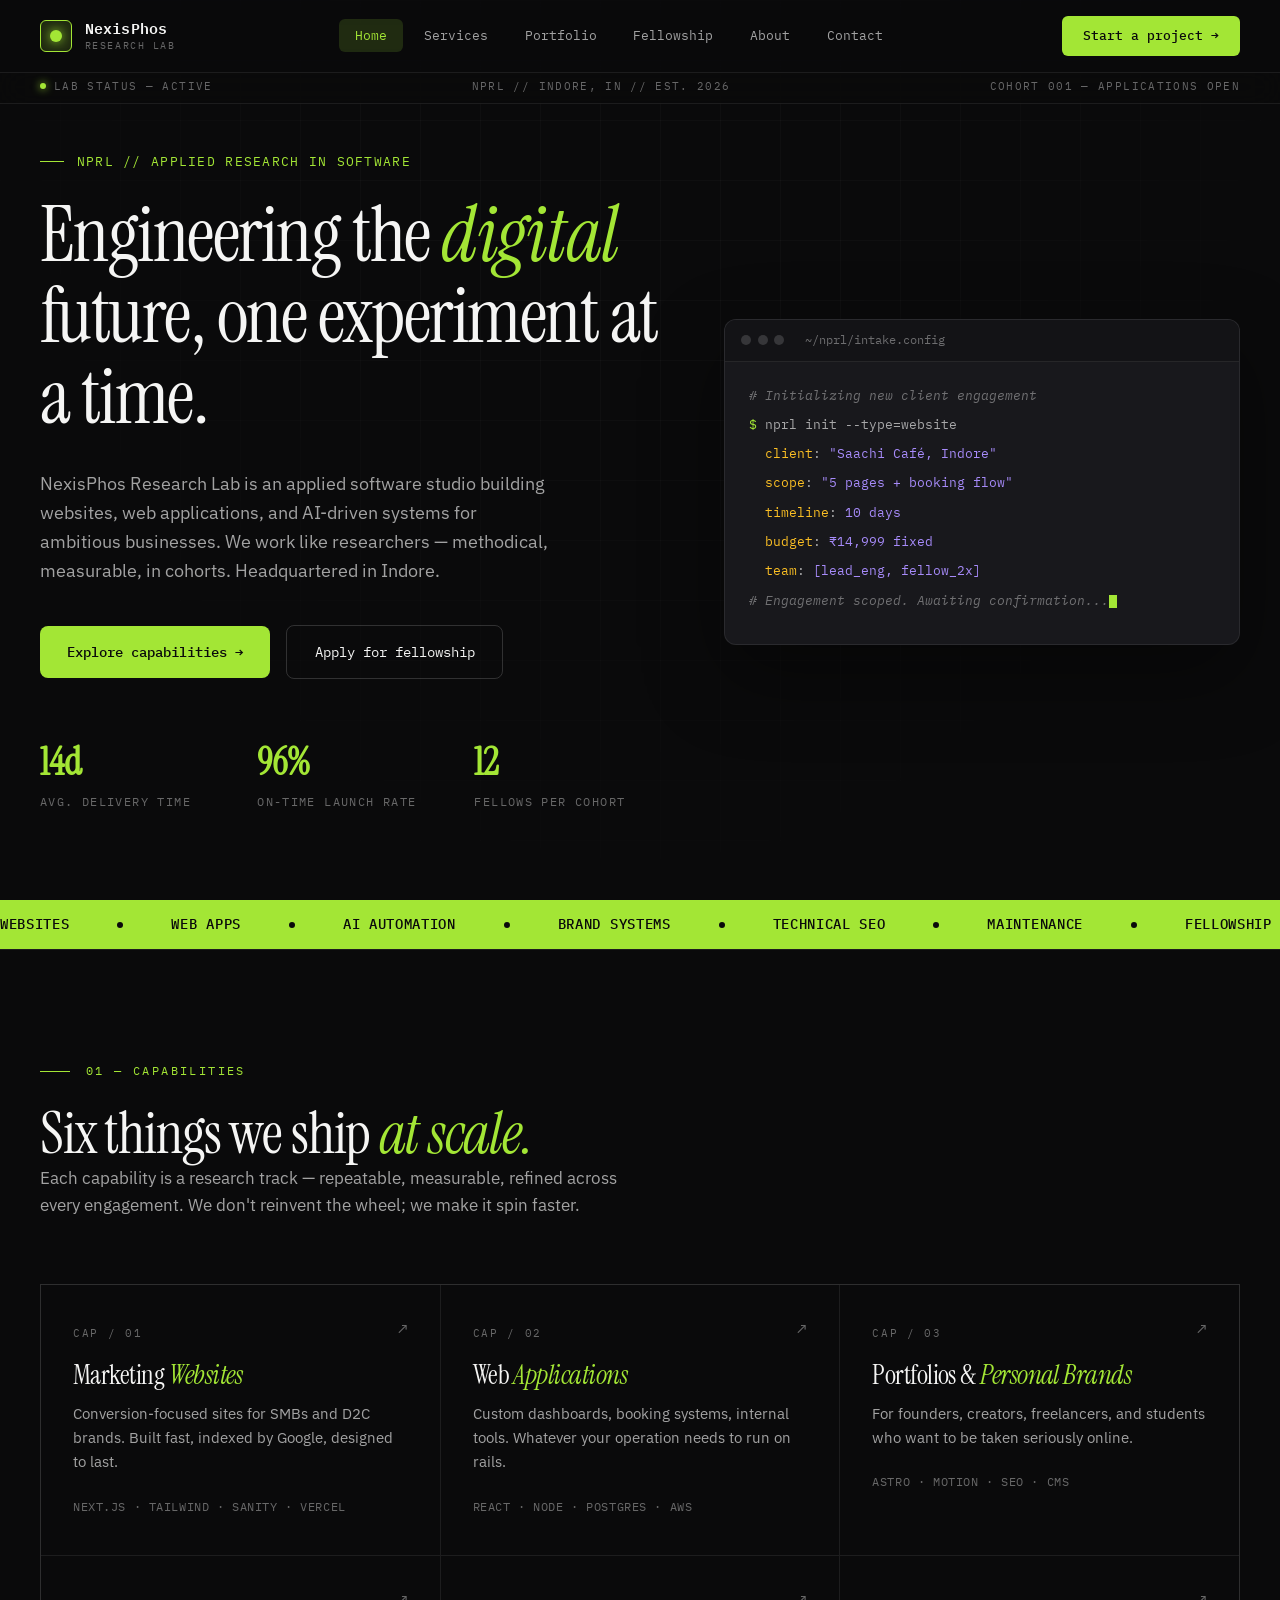
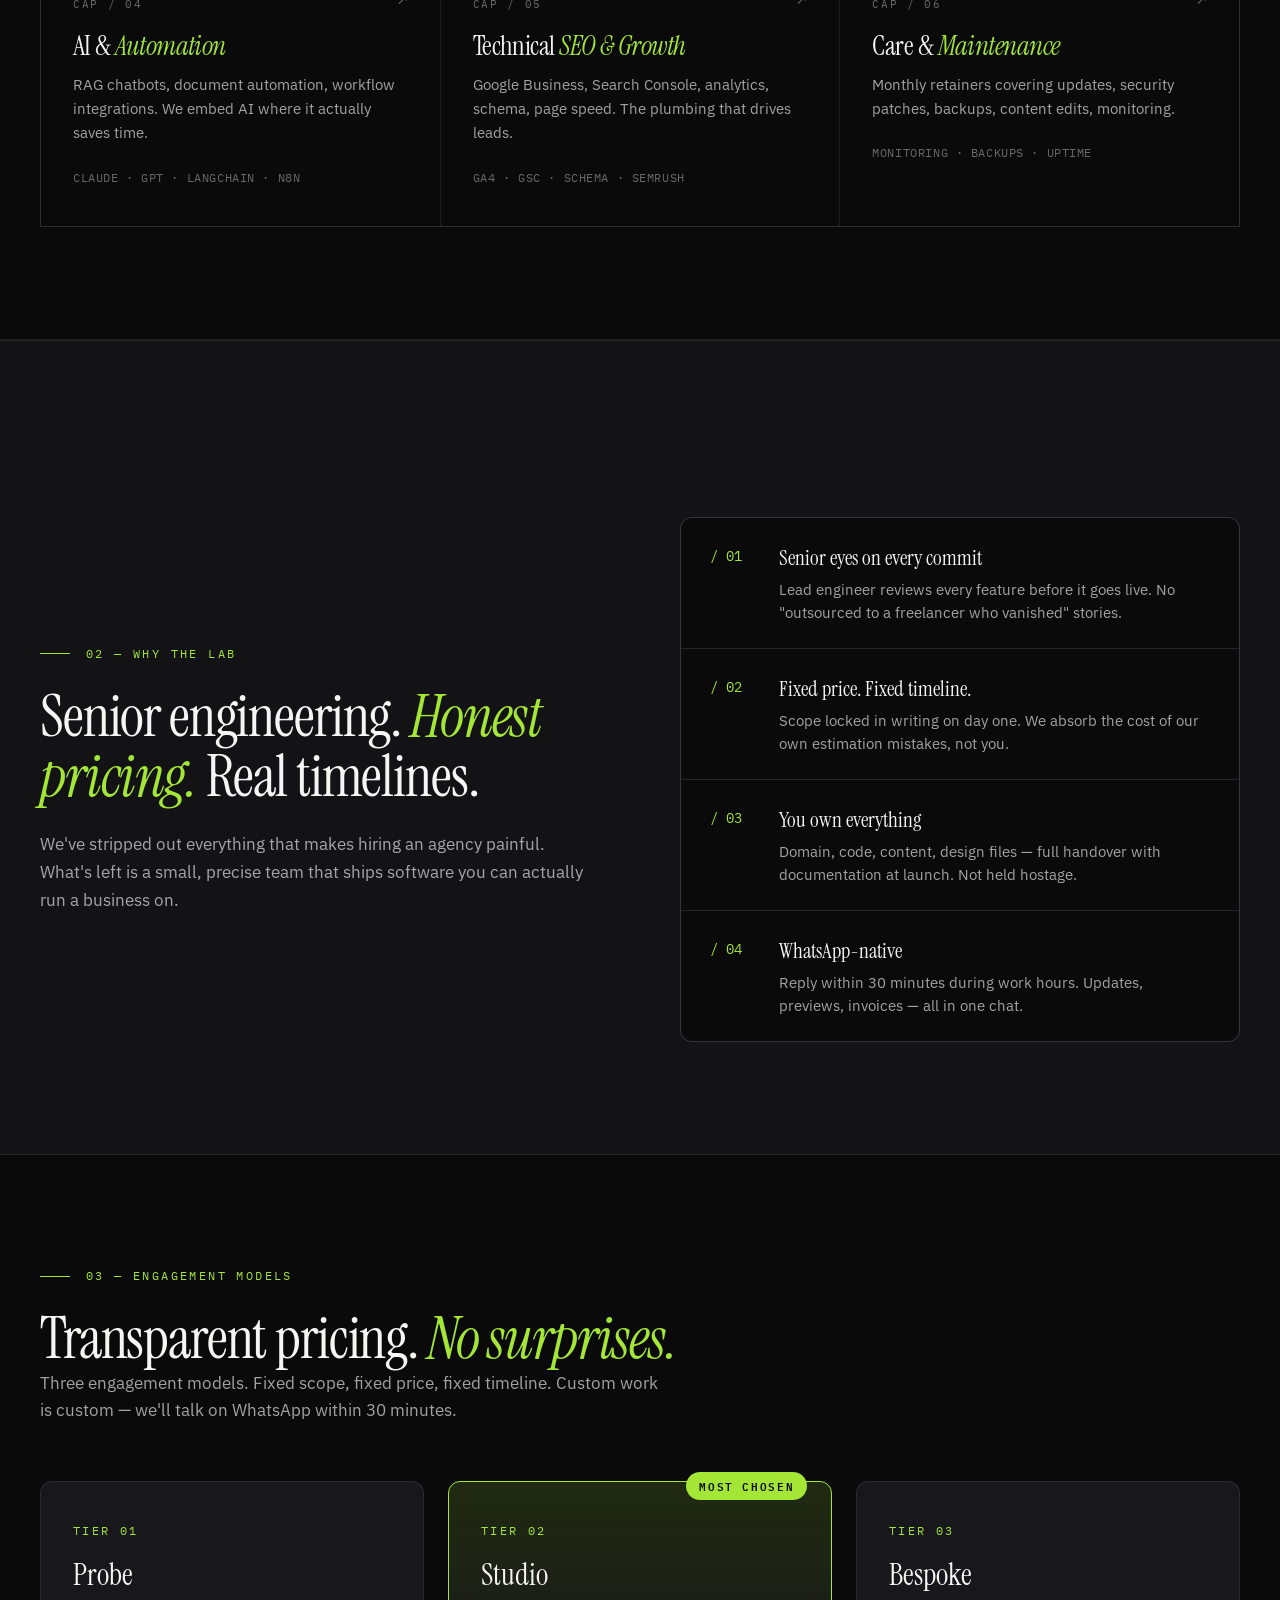
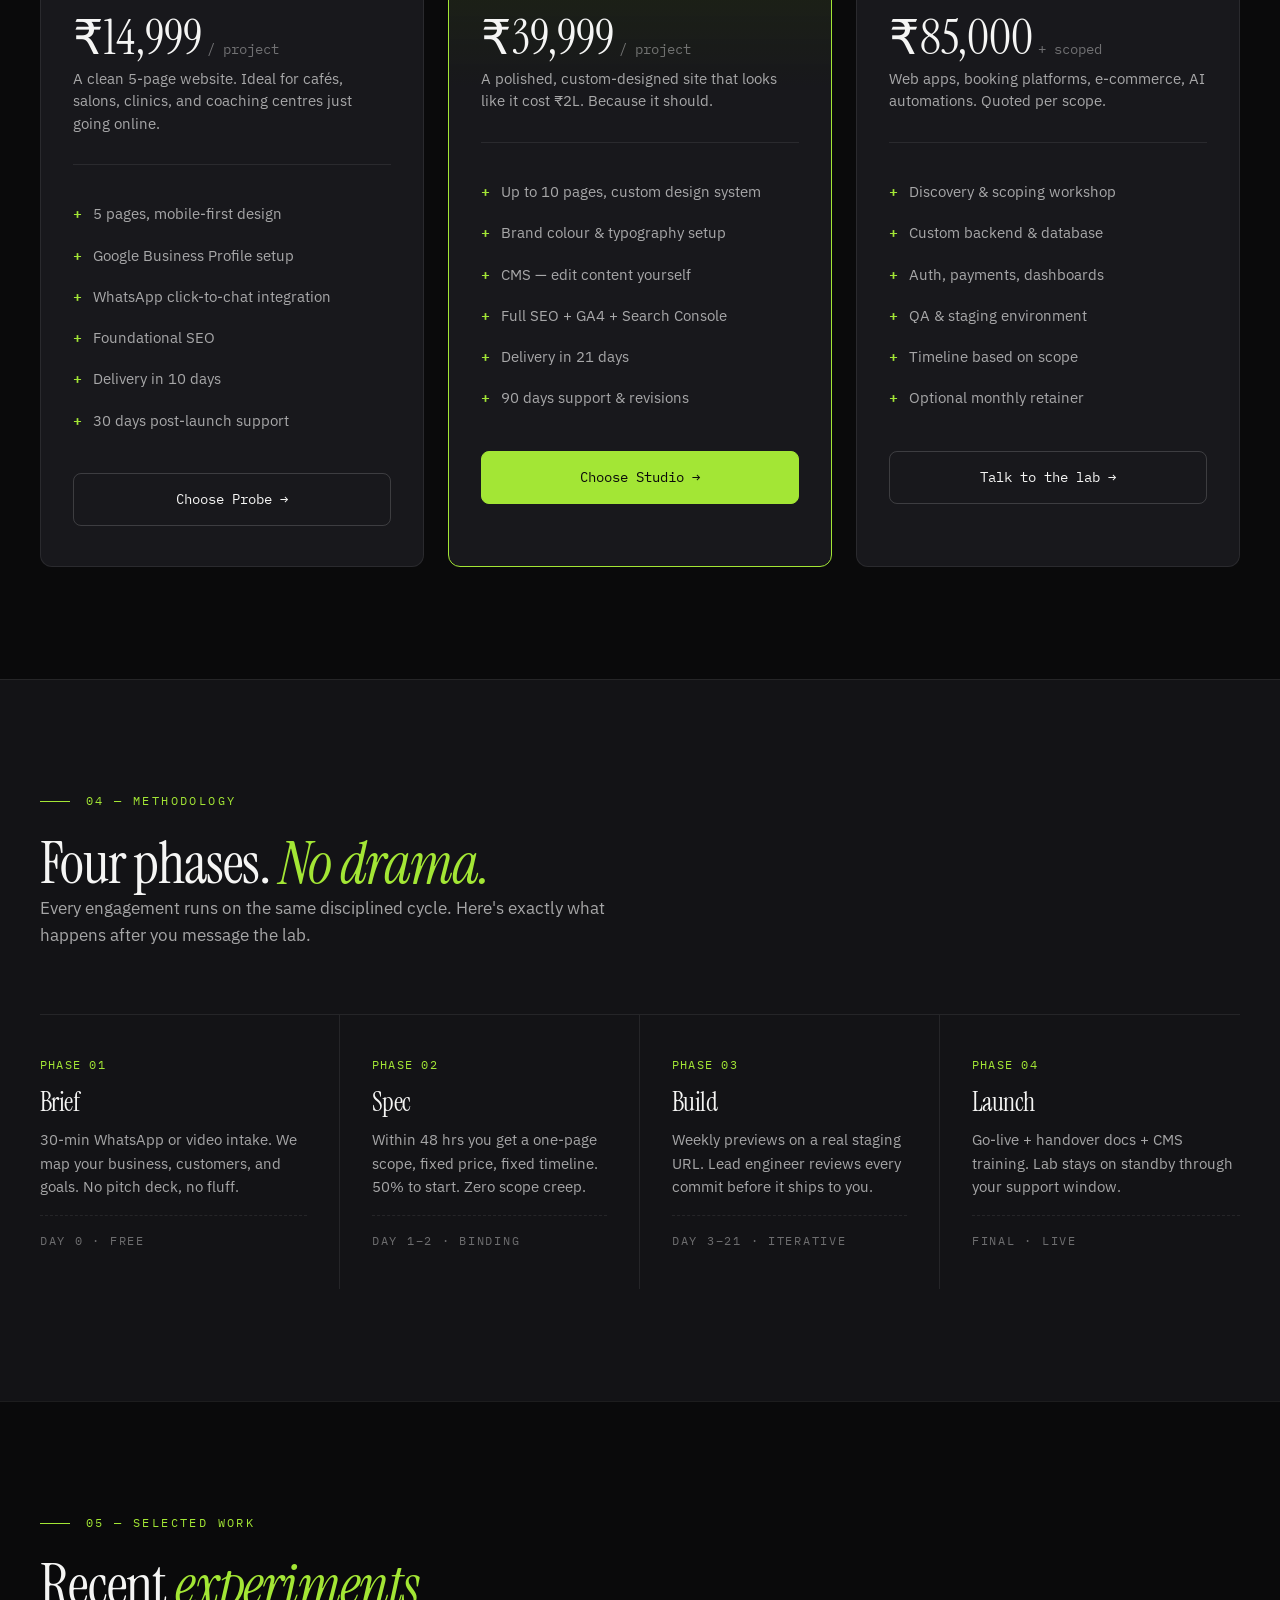
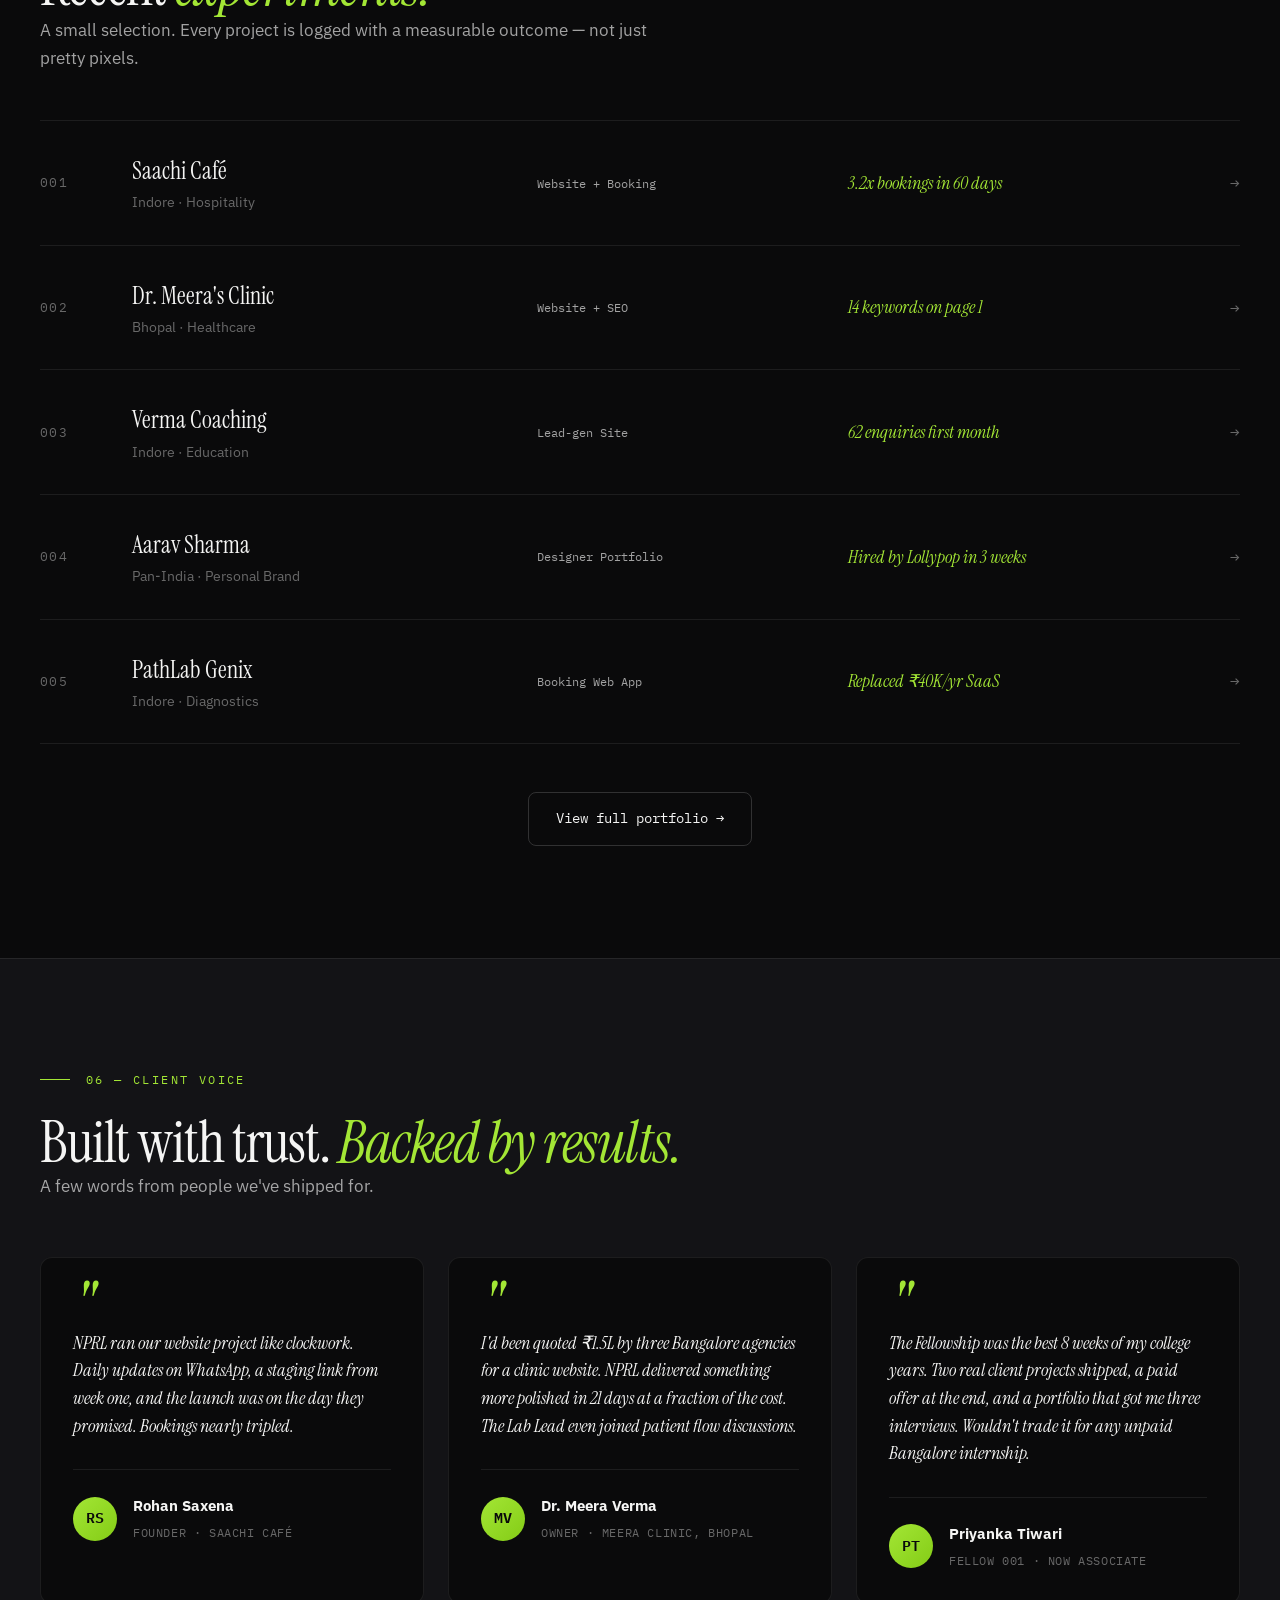
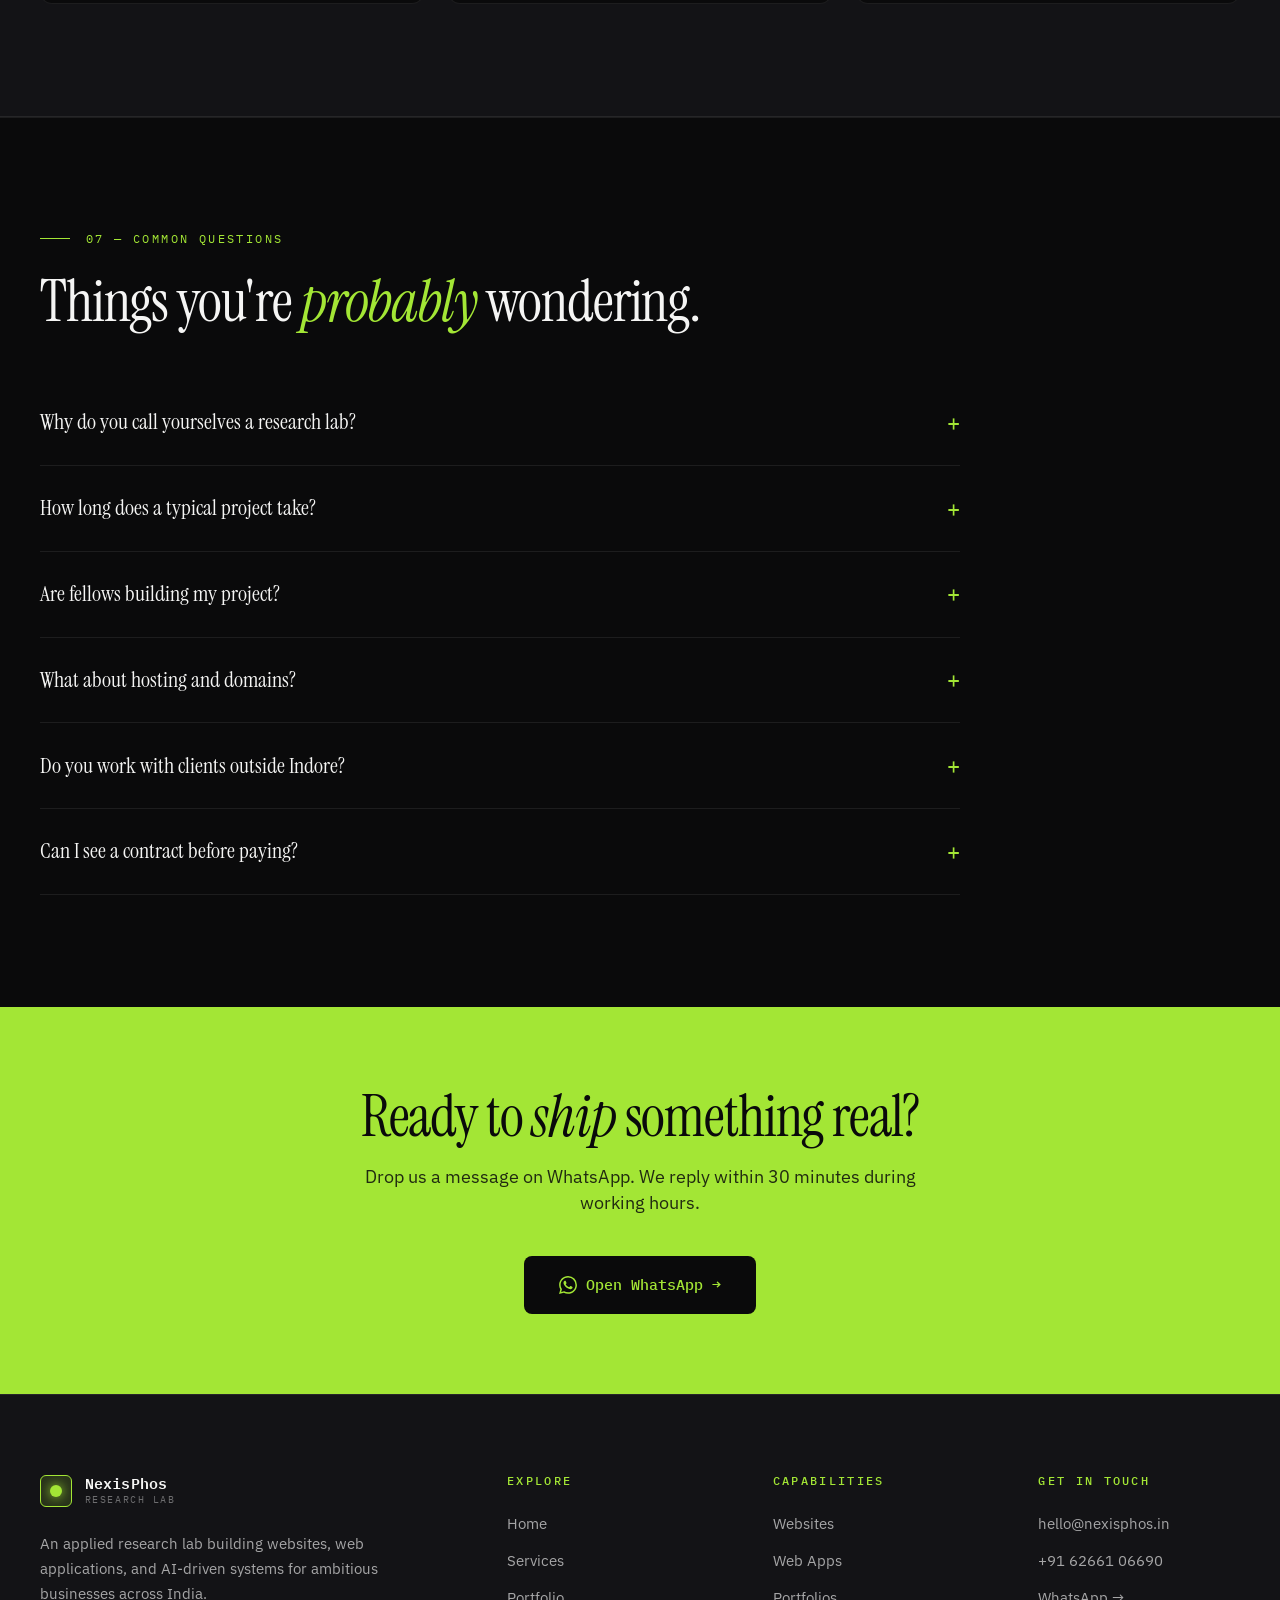
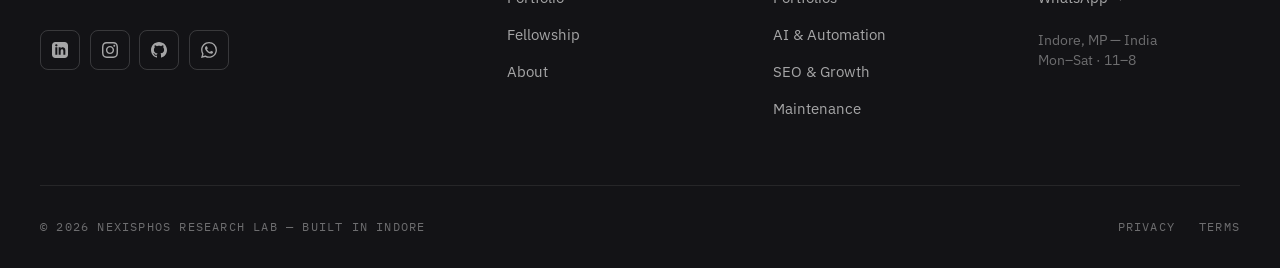
==== commit 6070b746: "Add favicon and shorten browser tab titles and added hello@nexisphos.in email" ====
--- a/index.html
+++ b/index.html
@@ -3,7 +3,8 @@
 <head>
 <meta charset="UTF-8" />
 <meta name="viewport" content="width=device-width, initial-scale=1.0" />
-<title>NexisPhos Research Lab — Engineering the digital future</title>
+<title>NexisPhos · Research Lab</title>
+<link rel="icon" type="image/svg+xml" href="assets/favicon.svg">
 <meta name="description" content="An applied research lab building websites, web apps, and AI-driven systems for ambitious businesses. Headquartered in Indore." />
 <link rel="preconnect" href="https://fonts.googleapis.com">
 <link rel="preconnect" href="https://fonts.gstatic.com" crossorigin>
@@ -1039,7 +1040,7 @@
     <div class="footer-col">
       <h5>Get in touch</h5>
       <ul>
-        <li><a href="mailto:nexisphos@gmail.com">nexisphos@gmail.com</a></li>
+        <li><a href="mailto:hello@nexisphos.in">hello@nexisphos.in</a></li>
         <li><a href="tel:+916266106690">+91 62661 06690</a></li>
         <li><a href="https://wa.me/916266106690">WhatsApp →</a></li>
         <li style="color: var(--text-faint); font-size: 0.85rem; padding-top: 0.5rem;">Indore, MP — India<br>Mon–Sat · 11–8</li>
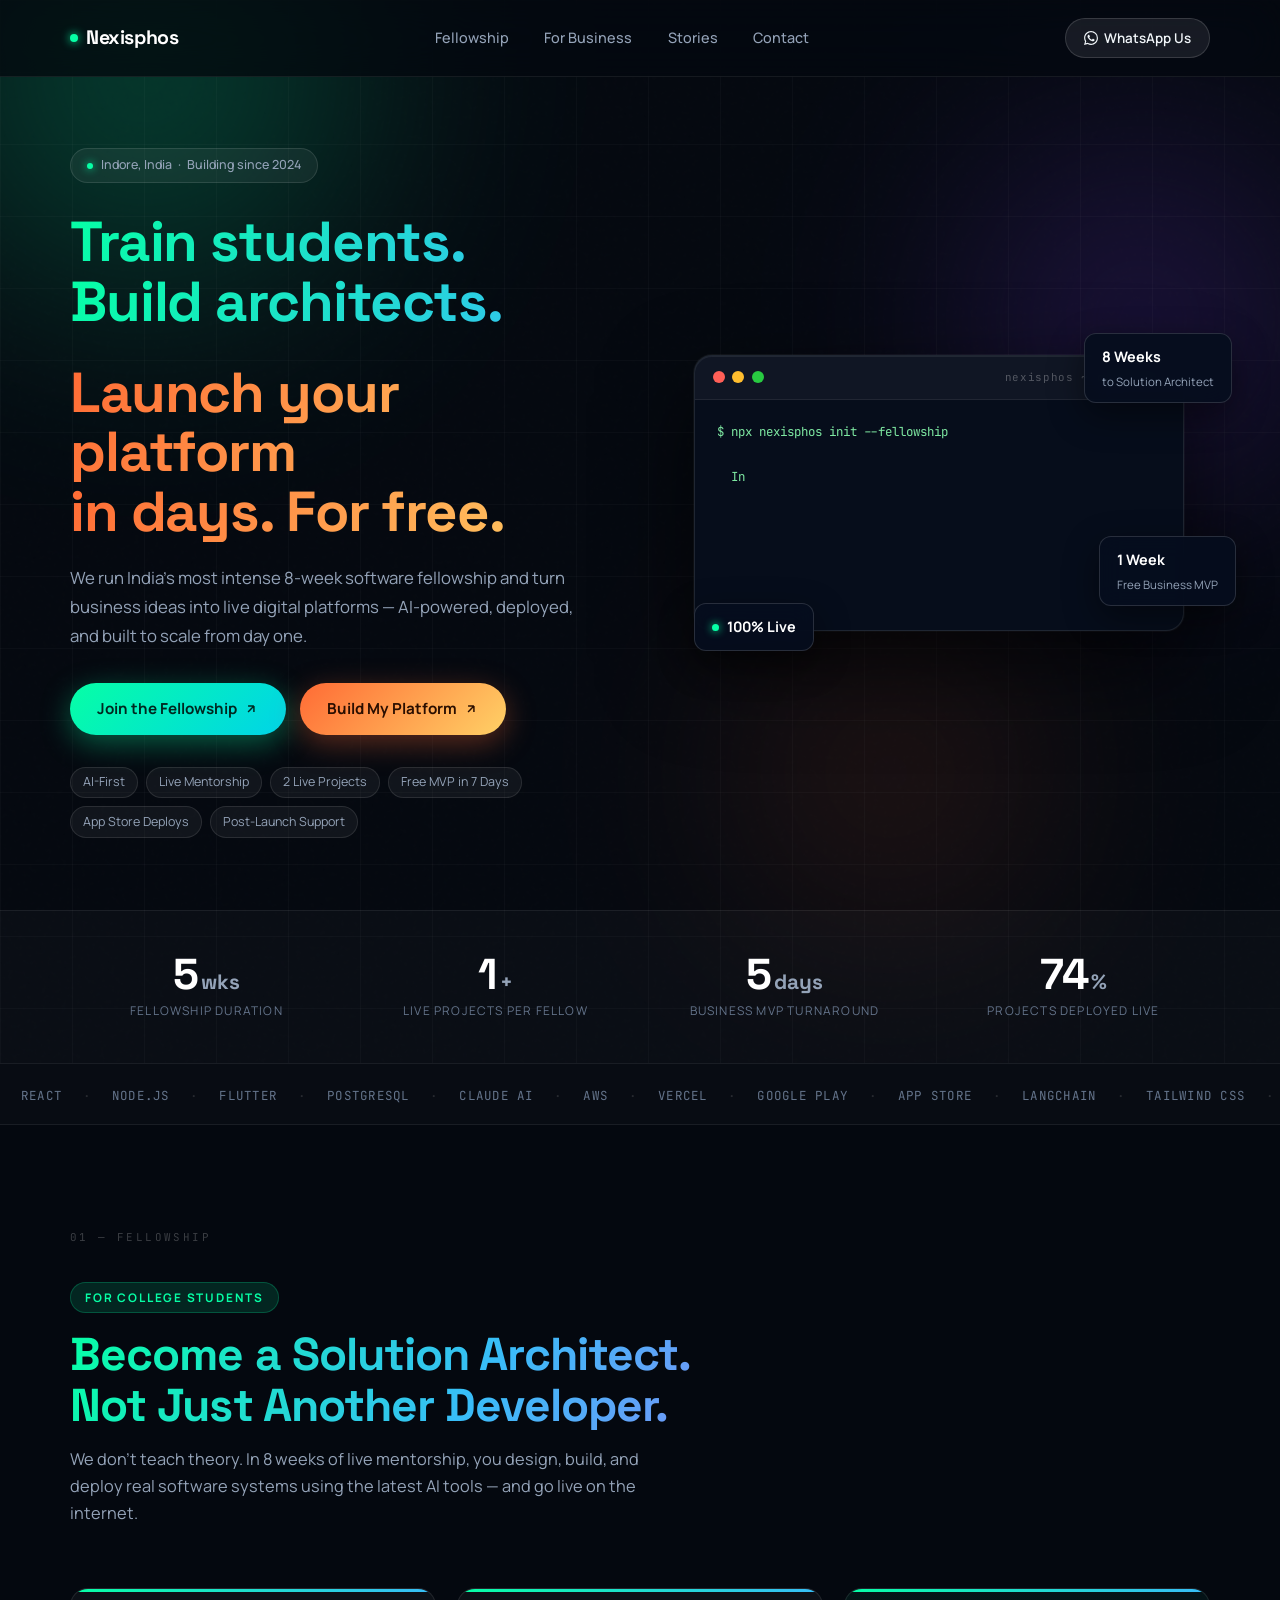
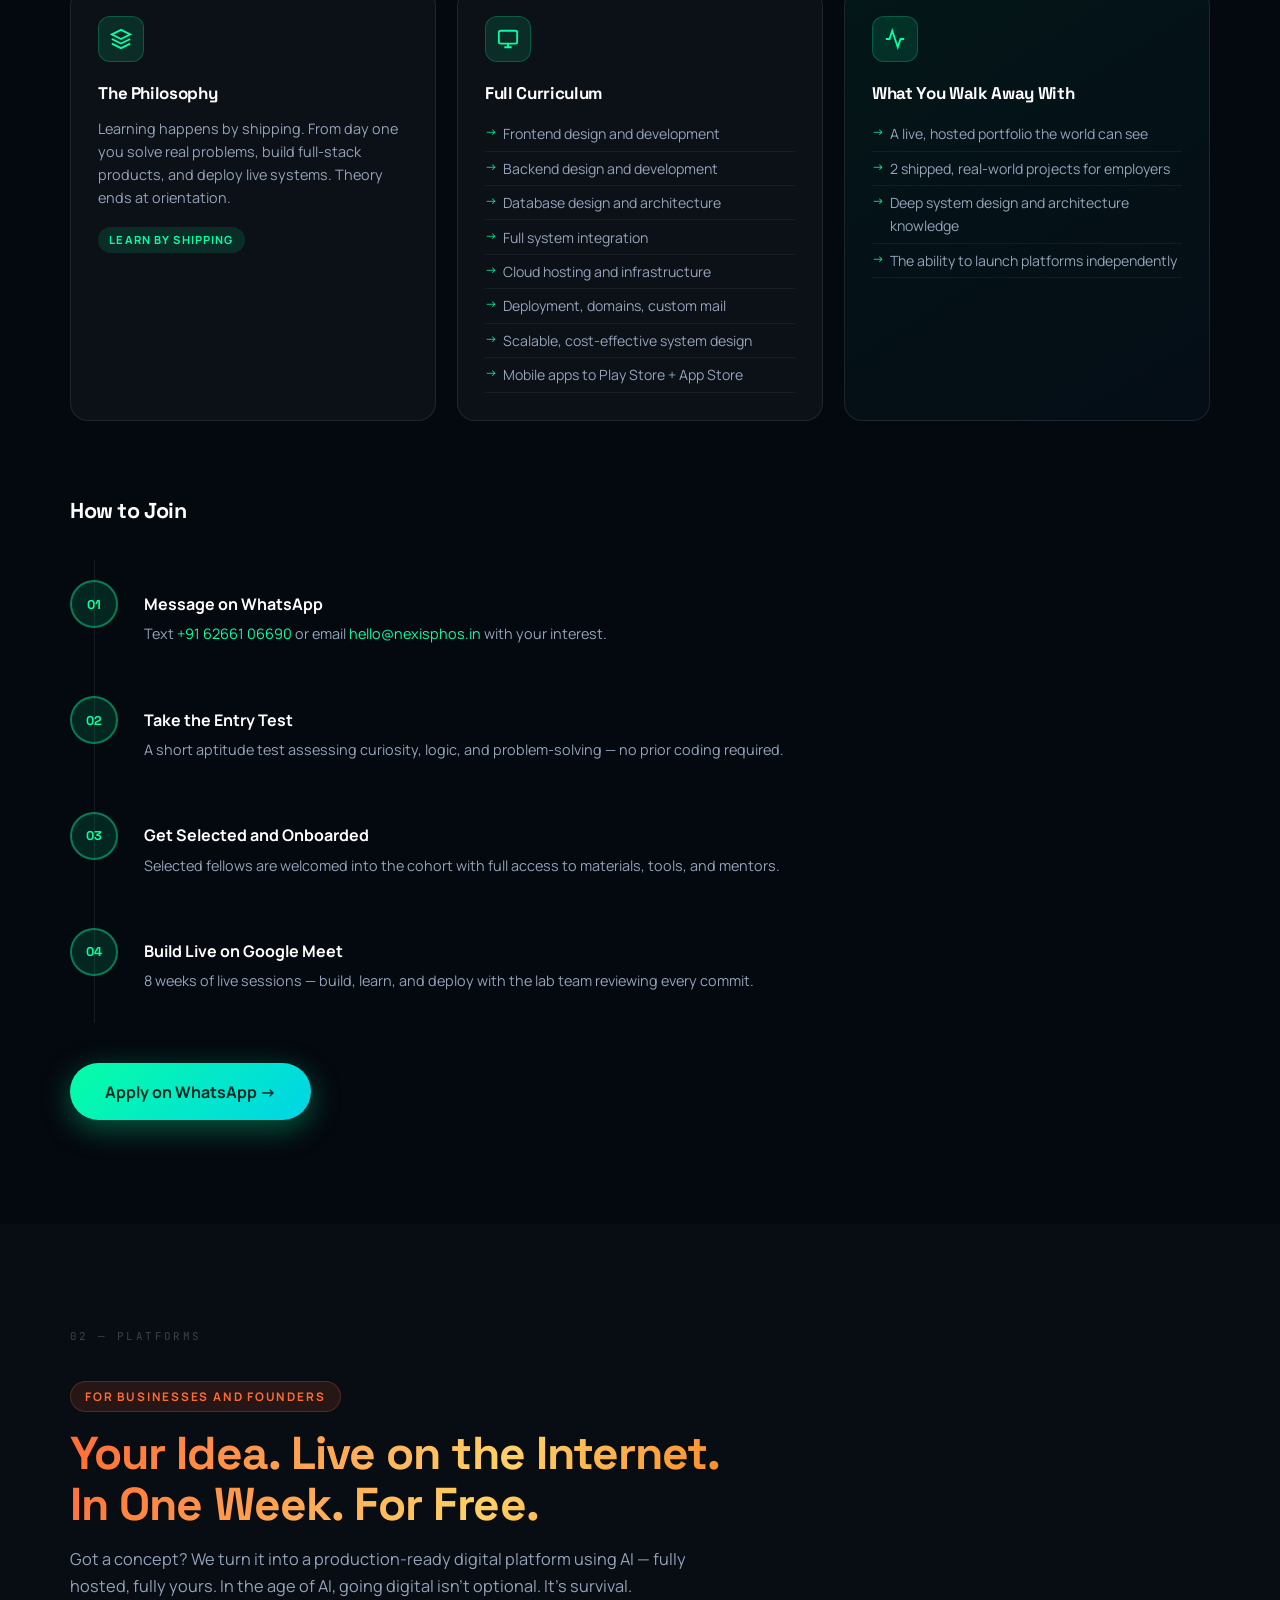
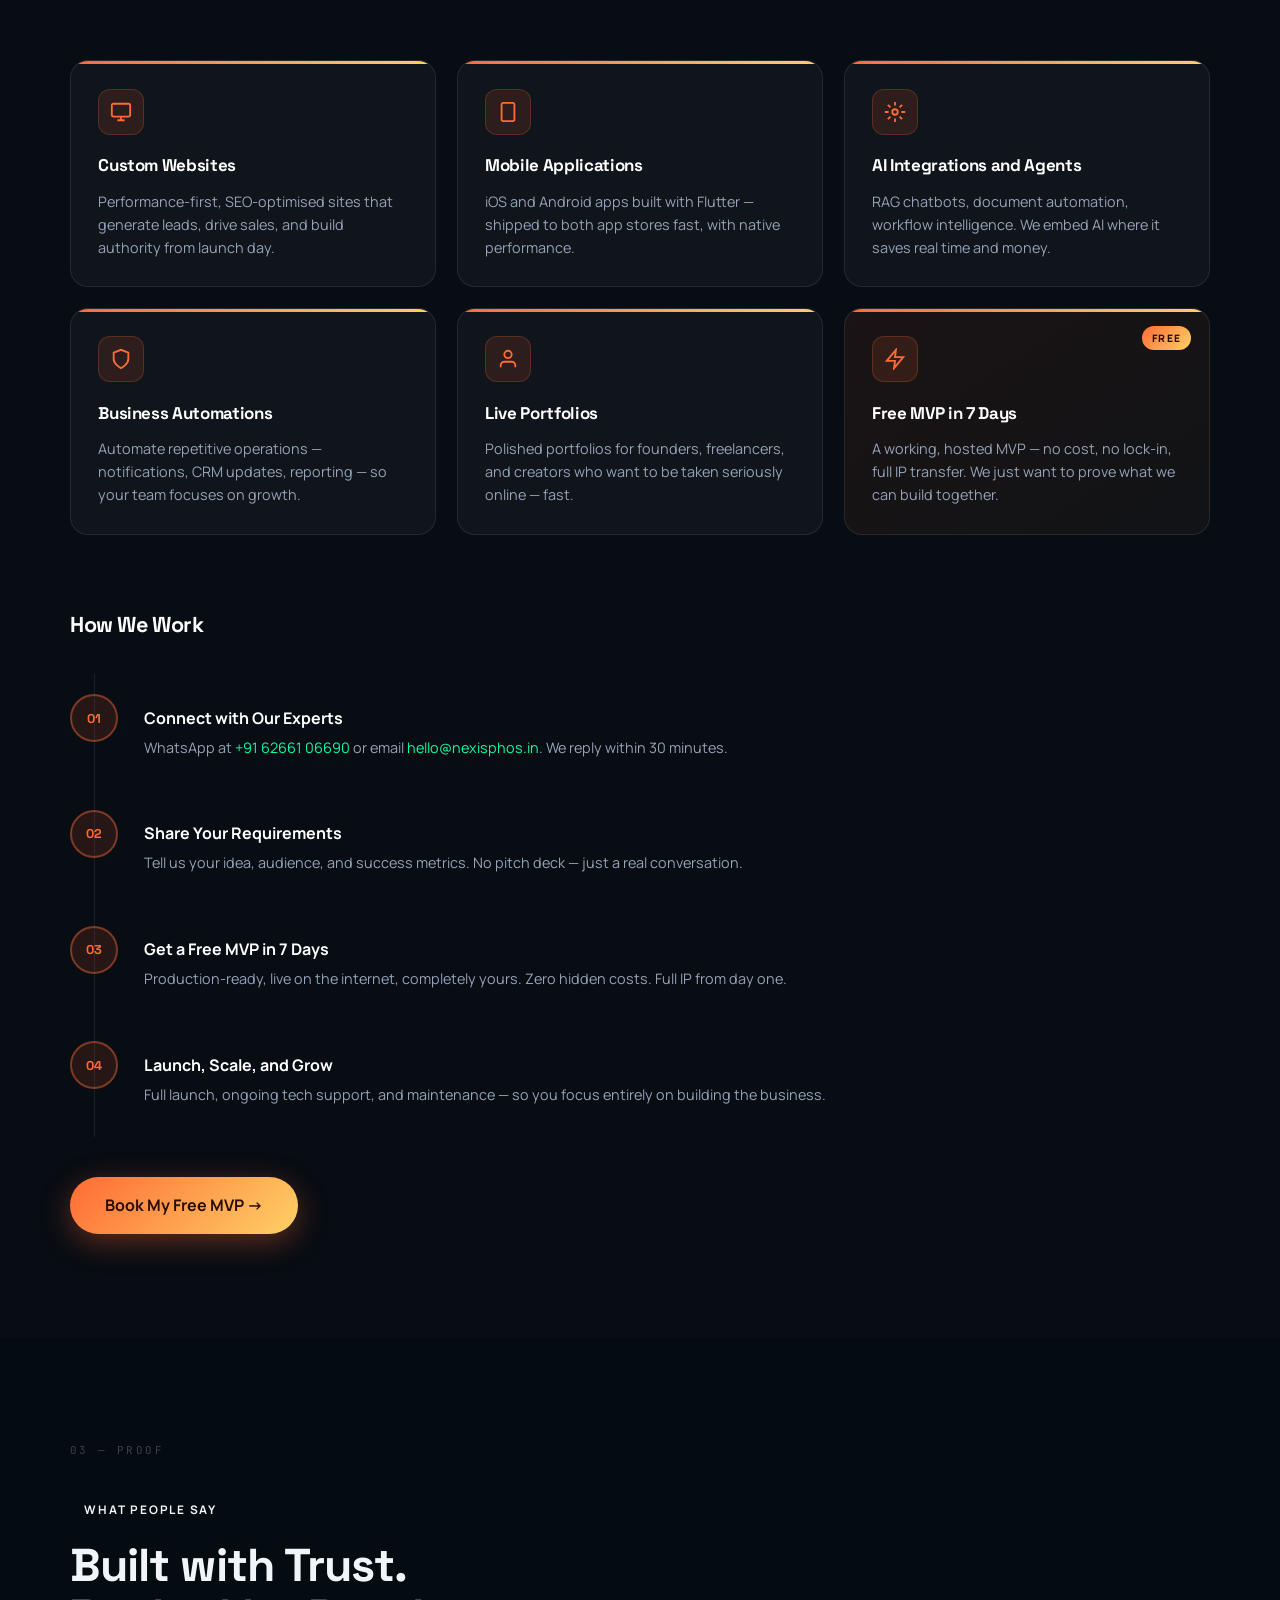
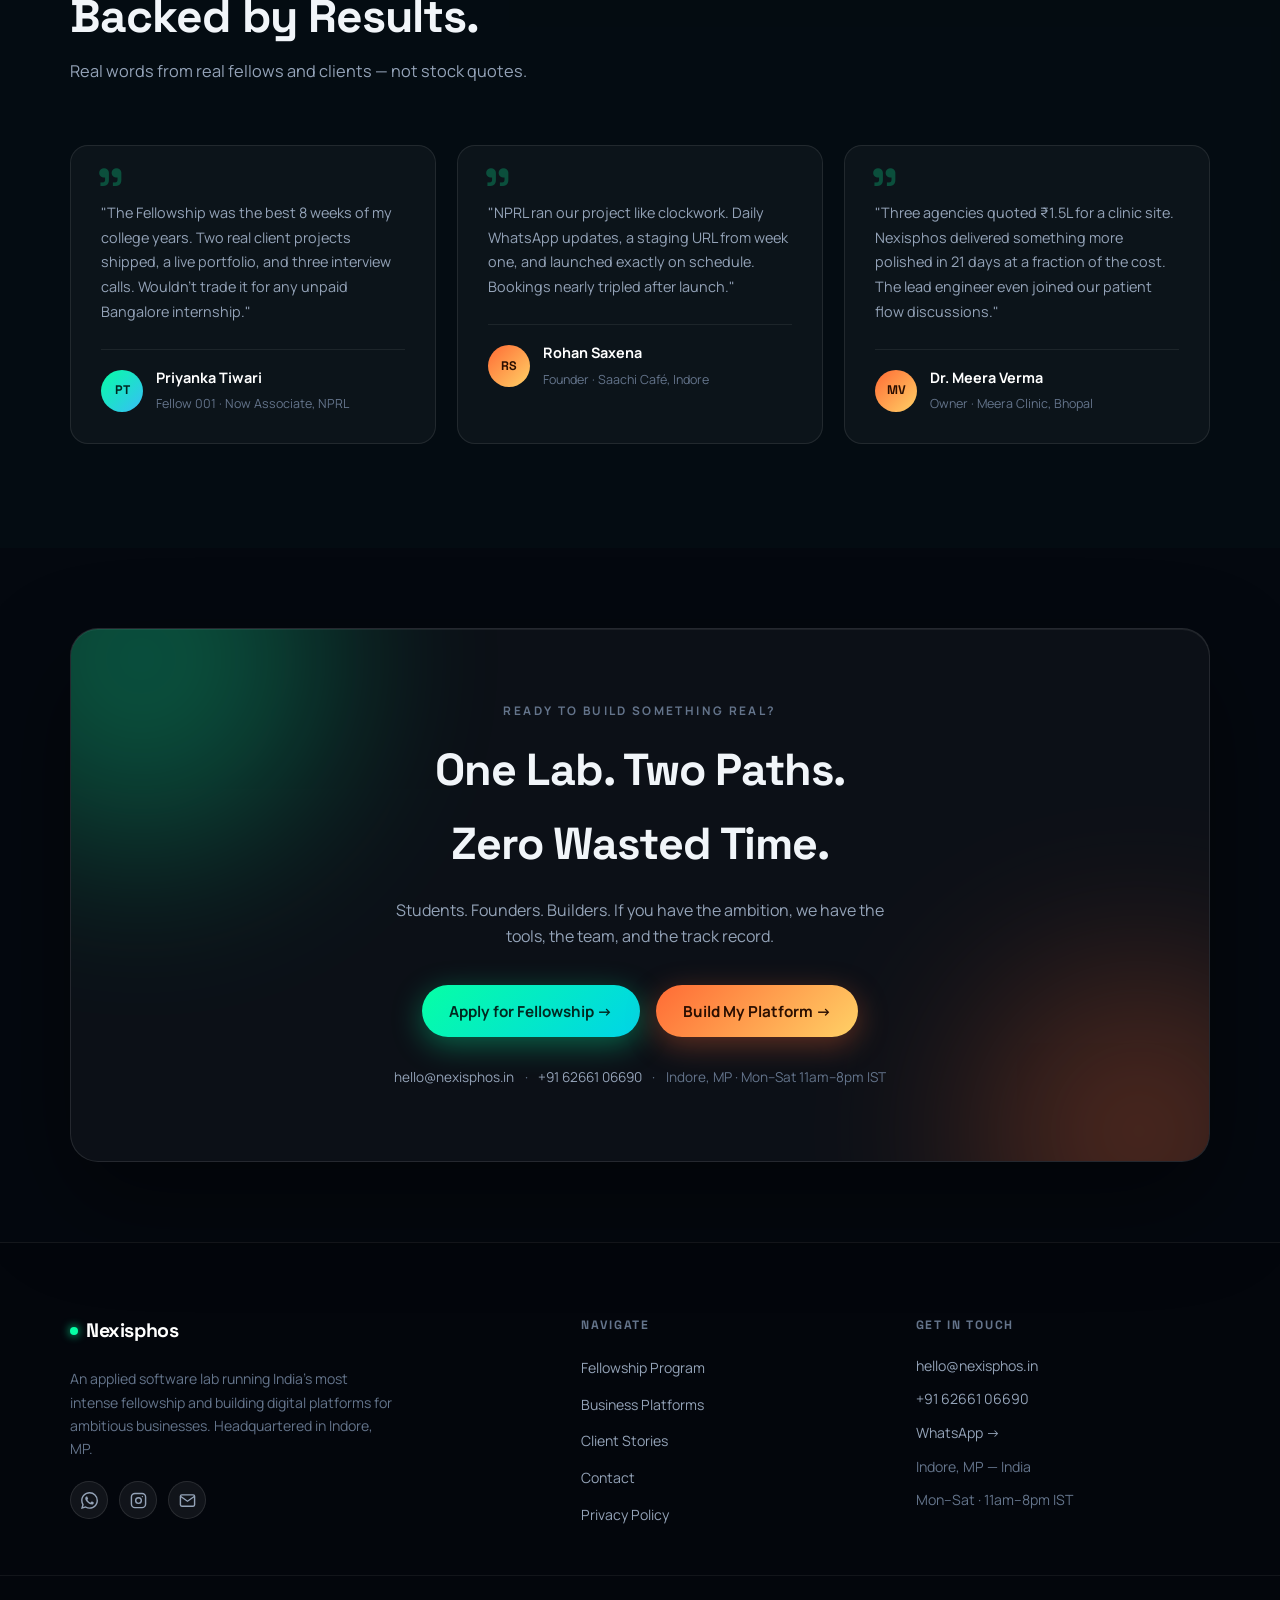
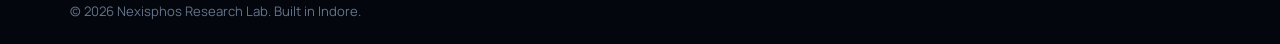
==== commit eea4825b: "New UI launch" ====
--- a/index.html
+++ b/index.html
@@ -1,1059 +1,503 @@
 <!DOCTYPE html>
 <html lang="en">
 <head>
-<meta charset="UTF-8" />
-<meta name="viewport" content="width=device-width, initial-scale=1.0" />
-<title>NexisPhos · Research Lab</title>
-<link rel="icon" type="image/svg+xml" href="assets/favicon.svg">
-<meta name="description" content="An applied research lab building websites, web apps, and AI-driven systems for ambitious businesses. Headquartered in Indore." />
-<link rel="preconnect" href="https://fonts.googleapis.com">
-<link rel="preconnect" href="https://fonts.gstatic.com" crossorigin>
-<link href="https://fonts.googleapis.com/css2?family=Instrument+Serif:ital@0;1&family=IBM+Plex+Mono:wght@400;500;600&family=IBM+Plex+Sans:wght@300;400;500;600&display=swap" rel="stylesheet">
-<link rel="stylesheet" href="assets/style.css">
-<style>
-  /* ============ HOMEPAGE-SPECIFIC ============ */
-  .hero {
-    min-height: 100vh;
-    padding: 9rem 2.5rem 5rem;
-    position: relative;
-    z-index: 2;
-    display: grid;
-    grid-template-columns: 1.2fr 1fr;
-    gap: 4rem;
-    align-items: center;
-  }
-  .hero-meta {
-    font-family: 'IBM Plex Mono', monospace;
-    font-size: 0.8rem;
-    color: var(--accent);
-    margin-bottom: 1.5rem;
-    display: flex;
-    align-items: center;
-    gap: 0.8rem;
-    letter-spacing: 0.1em;
-    opacity: 0;
-    animation: fadeUp 0.8s 0.1s forwards;
-  }
-  .hero-meta::before { content: ''; width: 24px; height: 1px; background: var(--accent); }
-  .hero h1 { margin-bottom: 2rem; opacity: 0; animation: fadeUp 0.8s 0.25s forwards; }
-  .hero-sub {
-    font-size: 1.1rem;
-    color: var(--text-dim);
-    line-height: 1.65;
-    max-width: 520px;
-    margin-bottom: 2.5rem;
-    opacity: 0;
-    animation: fadeUp 0.8s 0.4s forwards;
-  }
-  .hero-actions {
-    display: flex;
-    gap: 1rem;
-    align-items: center;
-    flex-wrap: wrap;
-    opacity: 0;
-    animation: fadeUp 0.8s 0.55s forwards;
-  }
-  .hero-stats {
-    margin-top: 4rem;
-    display: grid;
-    grid-template-columns: repeat(3, 1fr);
-    gap: 2rem;
-    opacity: 0;
-    animation: fadeUp 0.8s 0.7s forwards;
-  }
-  .hero-stats .stat strong {
-    font-family: 'Instrument Serif', serif;
-    font-size: 2.4rem;
-    color: var(--accent);
-    line-height: 1;
-    display: block;
-    margin-bottom: 0.4rem;
-  }
-  .hero-stats .stat span {
-    font-family: 'IBM Plex Mono', monospace;
-    font-size: 0.72rem;
-    color: var(--text-faint);
-    text-transform: uppercase;
-    letter-spacing: 0.12em;
-  }
-
-  /* Terminal */
-  .terminal {
-    background: var(--panel);
-    border: 1px solid var(--line);
-    border-radius: 12px;
-    overflow: hidden;
-    font-family: 'IBM Plex Mono', monospace;
-    font-size: 0.82rem;
-    box-shadow: 0 30px 80px rgba(0,0,0,0.4);
-    opacity: 0;
-    animation: fadeIn 1s 0.6s forwards;
-  }
-  .terminal-bar {
-    background: var(--bg-soft);
-    padding: 0.7rem 1rem;
-    display: flex;
-    align-items: center;
-    gap: 0.5rem;
-    border-bottom: 1px solid var(--line);
-  }
-  .terminal-bar .dots { display: flex; gap: 0.4rem; }
-  .terminal-bar .dots span { width: 10px; height: 10px; border-radius: 50%; background: rgba(255,255,255,0.15); }
-  .terminal-bar .title { margin-left: 0.8rem; color: var(--text-faint); font-size: 0.75rem; }
-  .terminal-body { padding: 1.5rem; color: var(--text-dim); }
-  .terminal-body .line { margin-bottom: 0.6rem; }
-  .terminal-body .prompt { color: var(--accent); }
-  .terminal-body .comment { color: var(--text-faint); font-style: italic; }
-  .terminal-body .key { color: #fbbf24; }
-  .terminal-body .val { color: #a78bfa; }
-  .terminal-body .cursor {
-    display: inline-block;
-    width: 8px; height: 1em;
-    background: var(--accent);
-    vertical-align: middle;
-    animation: blink 1s steps(2) infinite;
-  }
-  @keyframes blink { 50% { opacity: 0; } }
-
-  /* Capabilities */
-  .capabilities { border-top: 1px solid var(--line); border-bottom: 1px solid var(--line); }
-  .cap-grid {
-    display: grid;
-    grid-template-columns: repeat(3, 1fr);
-    gap: 1px;
-    background: var(--line);
-    margin-top: 4rem;
-    border: 1px solid var(--line);
-  }
-  .cap-card {
-    background: var(--bg);
-    padding: 2.5rem 2rem;
-    transition: background 0.3s;
-    position: relative;
-    display: block;
-  }
-  .cap-card:hover { background: var(--panel); }
-  .cap-card:hover .cap-arrow { color: var(--accent); transform: translate(4px, -4px); }
-  .cap-num {
-    font-family: 'IBM Plex Mono', monospace;
-    font-size: 0.7rem;
-    color: var(--text-faint);
-    letter-spacing: 0.15em;
-    margin-bottom: 1.2rem;
-  }
-  .cap-card h3 {
-    font-family: 'Instrument Serif', serif;
-    font-size: 1.7rem;
-    margin-bottom: 0.7rem;
-  }
-  .cap-card p {
-    color: var(--text-dim);
-    font-size: 0.95rem;
-    line-height: 1.6;
-    margin-bottom: 1.5rem;
-  }
-  .cap-tech {
-    font-family: 'IBM Plex Mono', monospace;
-    font-size: 0.72rem;
-    color: var(--text-faint);
-    letter-spacing: 0.05em;
-  }
-  .cap-arrow {
-    position: absolute;
-    top: 2rem; right: 2rem;
-    color: var(--text-faint);
-    font-family: 'IBM Plex Mono', monospace;
-    transition: all 0.3s;
-  }
-
-  /* WHY US */
-  .why { background: var(--bg-soft); border-top: 1px solid var(--line); border-bottom: 1px solid var(--line); }
-  .why-grid {
-    display: grid;
-    grid-template-columns: 1fr 1fr;
-    gap: 5rem;
-    margin-top: 4rem;
-    align-items: center;
-  }
-  .why-list {
-    list-style: none;
-    display: flex;
-    flex-direction: column;
-    gap: 1px;
-    background: var(--line);
-    border: 1px solid var(--line);
-    border-radius: 12px;
-    overflow: hidden;
-  }
-  .why-list li {
-    background: var(--bg);
-    padding: 1.5rem 1.8rem;
-    display: grid;
-    grid-template-columns: 50px 1fr;
-    gap: 1.2rem;
-    align-items: start;
-  }
-  .why-list .num {
-    font-family: 'IBM Plex Mono', monospace;
-    color: var(--accent);
-    font-size: 0.85rem;
-    padding-top: 4px;
-  }
-  .why-list strong {
-    font-family: 'Instrument Serif', serif;
-    font-size: 1.3rem;
-    font-weight: 400;
-    display: block;
-    margin-bottom: 0.3rem;
-  }
-  .why-list p {
-    color: var(--text-dim);
-    font-size: 0.93rem;
-    line-height: 1.55;
-  }
-
-  /* Pricing */
-  .pricing-grid {
-    display: grid;
-    grid-template-columns: repeat(3, 1fr);
-    gap: 1.5rem;
-    margin-top: 3.5rem;
-  }
-  .price-card {
-    background: var(--panel);
-    border: 1px solid var(--line);
-    border-radius: 12px;
-    padding: 2.5rem 2rem;
-    position: relative;
-    transition: all 0.3s;
-  }
-  .price-card:hover { border-color: var(--line-bright); transform: translateY(-3px); }
-  .price-card.featured {
-    border-color: var(--accent);
-    background: linear-gradient(180deg, var(--accent-glow) 0%, var(--panel) 30%);
-  }
-  .price-badge {
-    position: absolute;
-    top: -10px; right: 1.5rem;
-    background: var(--accent);
-    color: var(--bg);
-    font-family: 'IBM Plex Mono', monospace;
-    font-size: 0.68rem;
-    padding: 0.35rem 0.8rem;
-    border-radius: 100px;
-    text-transform: uppercase;
-    letter-spacing: 0.15em;
-    font-weight: 600;
-  }
-  .price-tier {
-    font-family: 'IBM Plex Mono', monospace;
-    font-size: 0.72rem;
-    color: var(--accent);
-    letter-spacing: 0.2em;
-    text-transform: uppercase;
-    margin-bottom: 0.8rem;
-  }
-  .price-name {
-    font-family: 'Instrument Serif', serif;
-    font-size: 1.9rem;
-    margin-bottom: 0.3rem;
-  }
-  .price-num {
-    font-family: 'Instrument Serif', serif;
-    font-size: 3rem;
-    margin: 1rem 0 0.4rem;
-    line-height: 1;
-  }
-  .price-num small {
-    font-family: 'IBM Plex Mono', monospace;
-    font-size: 0.85rem;
-    color: var(--text-faint);
-    margin-left: 0.3rem;
-  }
-  .price-desc {
-    font-size: 0.93rem;
-    color: var(--text-dim);
-    line-height: 1.5;
-    margin-bottom: 1.8rem;
-    padding-bottom: 1.8rem;
-    border-bottom: 1px solid var(--line);
-  }
-  .price-features {
-    list-style: none;
-    margin-bottom: 2rem;
-  }
-  .price-features li {
-    padding: 0.6rem 0;
-    font-size: 0.92rem;
-    color: var(--text-dim);
-    display: flex;
-    align-items: flex-start;
-    gap: 0.7rem;
-  }
-  .price-features li::before {
-    content: '+';
-    color: var(--accent);
-    font-family: 'IBM Plex Mono', monospace;
-    font-weight: 600;
-  }
-  .price-cta {
-    display: block;
-    text-align: center;
-    padding: 0.95rem;
-    border: 1px solid var(--line-bright);
-    color: var(--text);
-    border-radius: 8px;
-    font-family: 'IBM Plex Mono', monospace;
-    font-size: 0.85rem;
-    transition: all 0.2s;
-  }
-  .price-cta:hover { border-color: var(--accent); color: var(--accent); background: var(--accent-glow); }
-  .price-card.featured .price-cta { background: var(--accent); color: var(--bg); border-color: var(--accent); }
-  .price-card.featured .price-cta:hover { background: white; }
-
-  /* Process */
-  .process { background: var(--bg-soft); border-top: 1px solid var(--line); }
-  .process-grid {
-    display: grid;
-    grid-template-columns: repeat(4, 1fr);
-    margin-top: 4rem;
-    border-top: 1px solid var(--line);
-  }
-  .step {
-    padding: 2.5rem 2rem 2.5rem 0;
-    border-right: 1px solid var(--line);
-  }
-  .step:last-child { border-right: none; padding-right: 0; }
-  .step:not(:first-child) { padding-left: 2rem; }
-  .step-num {
-    font-family: 'IBM Plex Mono', monospace;
-    font-size: 0.78rem;
-    color: var(--accent);
-    margin-bottom: 1rem;
-    letter-spacing: 0.1em;
-  }
-  .step h3 {
-    font-family: 'Instrument Serif', serif;
-    font-size: 1.6rem;
-    margin-bottom: 0.7rem;
-  }
-  .step p { color: var(--text-dim); font-size: 0.93rem; line-height: 1.6; margin-bottom: 1rem; }
-  .step-time {
-    font-family: 'IBM Plex Mono', monospace;
-    font-size: 0.72rem;
-    color: var(--text-faint);
-    text-transform: uppercase;
-    letter-spacing: 0.15em;
-    padding-top: 1rem;
-    border-top: 1px dashed var(--line);
-  }
-
-  /* Projects */
-  .projects { border-top: 1px solid var(--line); }
-  .project-list {
-    margin-top: 3rem;
-    border-top: 1px solid var(--line);
-  }
-  .project-row {
-    display: grid;
-    grid-template-columns: 60px 2fr 1.5fr 1.5fr 80px;
-    gap: 2rem;
-    padding: 2rem 0;
-    border-bottom: 1px solid var(--line);
-    align-items: center;
-    transition: padding 0.3s;
-  }
-  .project-row:hover { padding-left: 1rem; }
-  .project-row:hover .proj-arrow { color: var(--accent); transform: translateX(6px); }
-  .proj-num {
-    font-family: 'IBM Plex Mono', monospace;
-    font-size: 0.8rem;
-    color: var(--text-faint);
-    letter-spacing: 0.1em;
-  }
-  .proj-name {
-    font-family: 'Instrument Serif', serif;
-    font-size: 1.5rem;
-  }
-  .proj-name small {
-    display: block;
-    font-family: 'IBM Plex Sans', sans-serif;
-    font-size: 0.85rem;
-    color: var(--text-faint);
-    margin-top: 0.2rem;
-  }
-  .proj-tag {
-    font-family: 'IBM Plex Mono', monospace;
-    font-size: 0.78rem;
-    color: var(--text-dim);
-  }
-  .proj-result {
-    font-family: 'Instrument Serif', serif;
-    font-style: italic;
-    color: var(--accent);
-    font-size: 1.1rem;
-  }
-  .proj-arrow {
-    font-family: 'IBM Plex Mono', monospace;
-    color: var(--text-faint);
-    text-align: right;
-    transition: all 0.3s;
-  }
-
-  /* Testimonials */
-  .testimonials { background: var(--bg-soft); border-top: 1px solid var(--line); border-bottom: 1px solid var(--line); }
-  .testimonial-grid {
-    display: grid;
-    grid-template-columns: repeat(3, 1fr);
-    gap: 1.5rem;
-    margin-top: 3.5rem;
-  }
-  .testimonial {
-    background: var(--bg);
-    border: 1px solid var(--line);
-    border-radius: 12px;
-    padding: 2rem;
-    position: relative;
-    transition: all 0.3s;
-  }
-  .testimonial:hover { border-color: var(--accent); transform: translateY(-2px); }
-  .testimonial-quote-mark {
-    font-family: 'Instrument Serif', serif;
-    font-size: 4rem;
-    color: var(--accent);
-    line-height: 0.5;
-    margin-bottom: 0.5rem;
-    font-style: italic;
-  }
-  .testimonial p {
-    font-family: 'Instrument Serif', serif;
-    font-size: 1.15rem;
-    line-height: 1.5;
-    margin-bottom: 1.8rem;
-    font-style: italic;
-    color: var(--text);
-  }
-  .testimonial-meta {
-    display: flex;
-    align-items: center;
-    gap: 1rem;
-    padding-top: 1.5rem;
-    border-top: 1px solid var(--line);
-  }
-  .avatar {
-    width: 44px; height: 44px;
-    border-radius: 50%;
-    background: linear-gradient(135deg, var(--accent), var(--accent-2));
-    color: var(--bg);
-    display: flex;
-    align-items: center;
-    justify-content: center;
-    font-family: 'IBM Plex Mono', monospace;
-    font-weight: 600;
-    font-size: 0.95rem;
-    flex-shrink: 0;
-  }
-  .testimonial-meta strong {
-    display: block;
-    font-size: 0.95rem;
-    margin-bottom: 0.15rem;
-  }
-  .testimonial-meta span {
-    font-family: 'IBM Plex Mono', monospace;
-    font-size: 0.75rem;
-    color: var(--text-faint);
-    letter-spacing: 0.05em;
-  }
-
-  /* FAQ */
-  .faq { border-top: 1px solid var(--line); }
-  .faq-list { max-width: 920px; margin-top: 3rem; }
-  .faq-item {
-    border-bottom: 1px solid var(--line);
-    padding: 1.6rem 0;
-    cursor: pointer;
-  }
-  .faq-q {
-    display: flex;
-    justify-content: space-between;
-    align-items: center;
-    gap: 2rem;
-    font-family: 'Instrument Serif', serif;
-    font-size: 1.35rem;
-  }
-  .faq-q::after {
-    content: '+';
-    font-family: 'IBM Plex Mono', monospace;
-    font-size: 1.4rem;
-    color: var(--accent);
-    transition: transform 0.3s;
-  }
-  .faq-item.open .faq-q::after { transform: rotate(45deg); }
-  .faq-a {
-    max-height: 0;
-    overflow: hidden;
-    transition: max-height 0.4s, padding 0.3s;
-    color: var(--text-dim);
-    line-height: 1.7;
-    font-size: 0.96rem;
-  }
-  .faq-item.open .faq-a { max-height: 240px; padding-top: 1rem; }
-
-  /* CTA STRIP */
-  .cta-strip {
-    background: var(--accent);
-    color: var(--bg);
-    padding: 5rem 2.5rem;
-    position: relative;
-    z-index: 2;
-    text-align: center;
-  }
-  .cta-strip h2 {
-    color: var(--bg);
-    margin-bottom: 1rem;
-  }
-  .cta-strip h2 em { color: var(--bg); font-style: italic; }
-  .cta-strip p {
-    font-size: 1.1rem;
-    opacity: 0.85;
-    margin-bottom: 2.5rem;
-    max-width: 600px;
-    margin-left: auto; margin-right: auto;
-  }
-  .cta-strip .btn {
-    background: var(--bg);
-    color: var(--accent);
-    padding: 1.1rem 2.2rem;
-    border-radius: 8px;
-    font-family: 'IBM Plex Mono', monospace;
-    font-size: 0.92rem;
-    font-weight: 500;
-    display: inline-flex;
-    align-items: center;
-    gap: 0.6rem;
-    transition: all 0.2s;
-  }
-  .cta-strip .btn:hover { transform: translateY(-2px); box-shadow: 0 15px 40px rgba(0,0,0,0.25); }
-
-  /* MOBILE */
-  @media (max-width: 900px) {
-    .hero { grid-template-columns: 1fr; padding: 6rem 1.2rem 3rem; gap: 2.5rem; }
-    .hero-stats { grid-template-columns: 1fr 1fr; }
-    .cap-grid { grid-template-columns: 1fr; }
-    .why-grid { grid-template-columns: 1fr; gap: 2rem; }
-    .pricing-grid { grid-template-columns: 1fr; }
-    .process-grid { grid-template-columns: 1fr; }
-    .step { border-right: none; border-bottom: 1px solid var(--line); padding: 2rem 0 !important; }
-    .step:last-child { border-bottom: none; }
-    .testimonial-grid { grid-template-columns: 1fr; }
-    .project-row { grid-template-columns: 50px 1fr 60px; gap: 1rem; }
-    .proj-tag, .proj-result { display: none; }
-  }
-</style>
+  <meta charset="UTF-8" />
+  <meta name="viewport" content="width=device-width, initial-scale=1.0" />
+  <meta name="description" content="Nexisphos — India's most intense software fellowship. Train students to become Solution Architects in 8 weeks. Get a free business MVP in 7 days." />
+  <title>Nexisphos | Build Fast. Ship Real.</title>
+  <link rel="preconnect" href="https://fonts.googleapis.com" />
+  <link rel="preconnect" href="https://fonts.gstatic.com" crossorigin />
+  <link href="https://fonts.googleapis.com/css2?family=Space+Grotesk:wght@400;500;600;700&family=Manrope:wght@400;500;600;700;800&family=JetBrains+Mono:wght@400;500&display=swap" rel="stylesheet" />
+  <!-- Favicons -->
+  <link rel="icon" type="image/svg+xml" href="favicon.svg" />
+  <link rel="icon" type="image/png" sizes="32x32" href="favicon.svg" />
+  <link rel="apple-touch-icon" href="favicon.svg" />
+  <meta name="theme-color" content="#04080f" />
+  <link rel="stylesheet" href="styles.css" />
 </head>
 <body>
 
-<!-- NAV -->
-<nav class="site-nav">
-  <a href="index.html" class="logo">
-    <div class="logo-mark"></div>
-    <div class="logo-text">
-      <strong>NexisPhos</strong>
-      <small>Research Lab</small>
+  <!-- ══ HEADER ══ -->
+  <header class="site-header" id="top">
+    <div class="container nav-inner">
+      <a class="brand" href="#top"><span class="brand-dot"></span>Nexisphos</a>
+      <nav class="desktop-nav" aria-label="Main">
+        <a href="#fellowship">Fellowship</a>
+        <a href="#platforms">For Business</a>
+        <a href="#testimonials">Stories</a>
+        <a href="#contact">Contact</a>
+      </nav>
+      <div class="nav-right">
+        <a class="btn-nav" href="https://wa.me/916266106690?text=Hi%20Nexisphos%2C%20I%20want%20to%20know%20more." target="_blank" rel="noopener noreferrer">
+          <svg width="14" height="14" viewBox="0 0 24 24" fill="currentColor"><path d="M17.472 14.382c-.297-.149-1.758-.867-2.03-.967-.273-.099-.471-.148-.67.15-.197.297-.767.966-.94 1.164-.173.199-.347.223-.644.075-.297-.15-1.255-.463-2.39-1.475-.883-.788-1.48-1.761-1.653-2.059-.173-.297-.018-.458.13-.606.134-.133.298-.347.446-.52.149-.174.198-.298.298-.497.099-.198.05-.371-.025-.52-.075-.149-.669-1.612-.916-2.207-.242-.579-.487-.5-.669-.51-.173-.008-.371-.01-.57-.01-.198 0-.52.074-.792.372-.272.297-1.04 1.016-1.04 2.479 0 1.462 1.065 2.875 1.213 3.074.149.198 2.096 3.2 5.077 4.487.709.306 1.262.489 1.694.625.712.227 1.36.195 1.871.118.571-.085 1.758-.719 2.006-1.413.248-.694.248-1.289.173-1.413-.074-.124-.272-.198-.57-.347m-5.421 7.403h-.004a9.87 9.87 0 01-5.031-1.378l-.361-.214-3.741.982.998-3.648-.235-.374a9.86 9.86 0 01-1.51-5.26c.001-5.45 4.436-9.884 9.888-9.884 2.64 0 5.122 1.03 6.988 2.898a9.825 9.825 0 012.893 6.994c-.003 5.45-4.437 9.884-9.885 9.884m8.413-18.297A11.815 11.815 0 0012.05 0C5.495 0 .16 5.335.157 11.892c0 2.096.547 4.142 1.588 5.945L.057 24l6.305-1.654a11.882 11.882 0 005.683 1.448h.005c6.554 0 11.89-5.335 11.893-11.893a11.821 11.821 0 00-3.48-8.413z"/></svg>
+          WhatsApp Us
+        </a>
+        <button class="hamburger" id="hamburger" aria-label="Open menu" aria-expanded="false">
+          <span></span><span></span><span></span>
+        </button>
+      </div>
     </div>
-  </a>
-  <ul class="nav-links">
-    <li><a href="index.html" class="active">Home</a></li>
-    <li><a href="services.html">Services</a></li>
-    <li><a href="portfolio.html">Portfolio</a></li>
-    <li><a href="fellowship.html">Fellowship</a></li>
-    <li><a href="about.html">About</a></li>
-    <li><a href="contact.html">Contact</a></li>
-  </ul>
-  <a href="contact.html" class="nav-cta">Start a project →</a>
-  <button class="menu-btn" id="menuBtn">MENU</button>
-</nav>
-
-<!-- MOBILE DRAWER -->
-<div class="mobile-drawer" id="mobileDrawer">
-  <button class="close-btn" id="closeDrawer">CLOSE ✕</button>
-  <ul>
-    <li><a href="index.html">Home</a></li>
-    <li><a href="services.html">Services</a></li>
-    <li><a href="portfolio.html">Portfolio</a></li>
-    <li><a href="fellowship.html">Fellowship</a></li>
-    <li><a href="about.html">About</a></li>
-    <li><a href="contact.html">Contact</a></li>
-  </ul>
-  <a href="contact.html" class="mobile-cta">Start a project →</a>
-</div>
-
-<div class="status-bar">
-  <span class="live"><span class="live-dot"></span>LAB STATUS — ACTIVE</span>
-  <span>NPRL // INDORE, IN // EST. 2026</span>
-  <span>COHORT 001 — APPLICATIONS OPEN</span>
-</div>
-
-<!-- HERO -->
-<section class="hero" id="home">
-  <div>
-    <div class="hero-meta">NPRL // APPLIED RESEARCH IN SOFTWARE</div>
-    <h1>Engineering the <em>digital</em> future, one experiment at a time.</h1>
-    <p class="hero-sub">NexisPhos Research Lab is an applied software studio building websites, web applications, and AI-driven systems for ambitious businesses. We work like researchers — methodical, measurable, in cohorts. Headquartered in Indore.</p>
-    <div class="hero-actions">
-      <a href="services.html" class="btn-primary">Explore capabilities →</a>
-      <a href="fellowship.html" class="btn-ghost">Apply for fellowship</a>
+  </header>
+
+  <!-- ══ MOBILE NAV ══ -->
+  <div class="mobile-nav" id="mobileNav" aria-hidden="true">
+    <nav>
+      <a href="#fellowship" class="mob-link">Fellowship</a>
+      <a href="#platforms" class="mob-link">For Business</a>
+      <a href="#testimonials" class="mob-link">Stories</a>
+      <a href="#contact" class="mob-link">Contact</a>
+      <a class="btn btn-student mob-cta" href="https://wa.me/916266106690?text=Hi%20Nexisphos%2C%20I%20want%20to%20apply." target="_blank" rel="noopener noreferrer">Apply on WhatsApp →</a>
+    </nav>
+  </div>
+
+  <main>
+
+    <!-- ═══════════════════════════════ HERO ═══════════════════════════════ -->
+    <section class="hero" aria-labelledby="hero-h1">
+      <div class="hero-bg" aria-hidden="true">
+        <div class="hero-orb orb-teal"></div>
+        <div class="hero-orb orb-violet"></div>
+        <div class="hero-orb orb-orange"></div>
+        <div class="hero-grid-lines"></div>
+        <div class="hero-noise"></div>
+      </div>
+
+      <div class="container hero-layout">
+        <!-- Left: copy -->
+        <div class="hero-copy reveal">
+          <div class="hero-chip">
+            <span class="chip-pulse"></span>
+            Indore, India &nbsp;·&nbsp; Building since 2024
+          </div>
+          <h1 id="hero-h1">
+            <span class="hl hl-student">Train students.</span>
+            <span class="hl hl-student">Build architects.</span>
+            <span class="hl hl-gap"> </span>
+            <span class="hl hl-business">Launch your platform</span>
+            <span class="hl hl-business">in days. For free.</span>
+          </h1>
+          <p class="hero-sub">We run India's most intense 8-week software fellowship and turn business ideas into live digital platforms — AI-powered, deployed, and built to scale from day one.</p>
+          <div class="hero-btns">
+            <a class="btn btn-student" href="https://wa.me/916266106690?text=Hi%20Nexisphos%2C%20I%20want%20to%20join%20the%208-week%20fellowship." target="_blank" rel="noopener noreferrer">
+              Join the Fellowship
+              <svg width="14" height="14" viewBox="0 0 24 24" fill="none" stroke="currentColor" stroke-width="2.5"><path d="M7 17L17 7M17 7H7M17 7v10"/></svg>
+            </a>
+            <a class="btn btn-business" href="https://wa.me/916266106690?text=Hi%20Nexisphos%2C%20I%20want%20to%20launch%20my%20business%20platform." target="_blank" rel="noopener noreferrer">
+              Build My Platform
+              <svg width="14" height="14" viewBox="0 0 24 24" fill="none" stroke="currentColor" stroke-width="2.5"><path d="M7 17L17 7M17 7H7M17 7v10"/></svg>
+            </a>
+          </div>
+          <div class="hero-tags">
+            <span class="htag">AI-First</span>
+            <span class="htag">Live Mentorship</span>
+            <span class="htag">2 Live Projects</span>
+            <span class="htag">Free MVP in 7 Days</span>
+            <span class="htag">App Store Deploys</span>
+            <span class="htag">Post-Launch Support</span>
+          </div>
+        </div>
+
+        <!-- Right: terminal + floating badges -->
+        <div class="hero-visual reveal" aria-hidden="true">
+          <div class="terminal-card">
+            <div class="terminal-bar">
+              <span class="t-dot t-red"></span>
+              <span class="t-dot t-amber"></span>
+              <span class="t-dot t-green"></span>
+              <span class="t-label">nexisphos ~ cohort-04</span>
+            </div>
+            <pre class="t-body" id="termBody"></pre>
+          </div>
+          <div class="f-badge fb-a">
+            <strong>8 Weeks</strong>
+            <span>to Solution Architect</span>
+          </div>
+          <div class="f-badge fb-b">
+            <strong>1 Week</strong>
+            <span>Free Business MVP</span>
+          </div>
+          <div class="f-badge fb-c">
+            <span class="badge-live"></span>
+            <strong>100% Live</strong>
+          </div>
+        </div>
+      </div>
+
+      <!-- Stats bar -->
+      <div class="hero-stats-bar">
+        <div class="container stats-row">
+          <div class="stat-item">
+            <div class="stat-numwrap"><span class="count" data-target="8">0</span><span class="stat-sfx">wks</span></div>
+            <span class="stat-lbl">Fellowship Duration</span>
+          </div>
+          <div class="stat-item">
+            <div class="stat-numwrap"><span class="count" data-target="2">0</span><span class="stat-sfx">+</span></div>
+            <span class="stat-lbl">Live Projects per Fellow</span>
+          </div>
+          <div class="stat-item">
+            <div class="stat-numwrap"><span class="count" data-target="7">0</span><span class="stat-sfx">days</span></div>
+            <span class="stat-lbl">Business MVP Turnaround</span>
+          </div>
+          <div class="stat-item">
+            <div class="stat-numwrap"><span class="count" data-target="100">0</span><span class="stat-sfx">%</span></div>
+            <span class="stat-lbl">Projects Deployed Live</span>
+          </div>
+        </div>
+      </div>
+    </section>
+
+    <!-- ═══════════════════════════ MARQUEE ════════════════════════════ -->
+    <div class="marquee-band" aria-hidden="true">
+      <div class="mq-track">
+        <div class="mq-inner">
+          <span>React</span><span class="sep">·</span>
+          <span>Node.js</span><span class="sep">·</span>
+          <span>Flutter</span><span class="sep">·</span>
+          <span>PostgreSQL</span><span class="sep">·</span>
+          <span>Claude AI</span><span class="sep">·</span>
+          <span>AWS</span><span class="sep">·</span>
+          <span>Vercel</span><span class="sep">·</span>
+          <span>Google Play</span><span class="sep">·</span>
+          <span>App Store</span><span class="sep">·</span>
+          <span>LangChain</span><span class="sep">·</span>
+          <span>Tailwind CSS</span><span class="sep">·</span>
+          <span>Next.js</span><span class="sep">·</span>
+          <span>Docker</span><span class="sep">·</span>
+          <span>N8N Automations</span><span class="sep">·</span>
+          <span>GPT-4o</span><span class="sep">·</span>
+          <span>Firebase</span><span class="sep">·</span>
+          <!-- duplicate for seamless loop -->
+          <span>React</span><span class="sep">·</span>
+          <span>Node.js</span><span class="sep">·</span>
+          <span>Flutter</span><span class="sep">·</span>
+          <span>PostgreSQL</span><span class="sep">·</span>
+          <span>Claude AI</span><span class="sep">·</span>
+          <span>AWS</span><span class="sep">·</span>
+          <span>Vercel</span><span class="sep">·</span>
+          <span>Google Play</span><span class="sep">·</span>
+          <span>App Store</span><span class="sep">·</span>
+          <span>LangChain</span><span class="sep">·</span>
+          <span>Tailwind CSS</span><span class="sep">·</span>
+          <span>Next.js</span><span class="sep">·</span>
+          <span>Docker</span><span class="sep">·</span>
+          <span>N8N Automations</span><span class="sep">·</span>
+          <span>GPT-4o</span><span class="sep">·</span>
+          <span>Firebase</span><span class="sep">·</span>
+        </div>
+      </div>
     </div>
 
-    <div class="hero-stats">
-      <div class="stat"><strong>14d</strong><span>Avg. delivery time</span></div>
-      <div class="stat"><strong>96%</strong><span>On-time launch rate</span></div>
-      <div class="stat"><strong>12</strong><span>Fellows per cohort</span></div>
+    <!-- ══════════════════════════ FELLOWSHIP ══════════════════════════ -->
+    <section id="fellowship" class="page-section">
+      <div class="container">
+        <div class="sec-label mono">01 — FELLOWSHIP</div>
+        <div class="sec-head reveal">
+          <p class="sec-eyebrow eyebrow-student">For College Students</p>
+          <h2 class="grad-student">Become a Solution Architect.<br/>Not Just Another Developer.</h2>
+          <p class="sec-desc">We don't teach theory. In 8 weeks of live mentorship, you design, build, and deploy real software systems using the latest AI tools — and go live on the internet.</p>
+        </div>
+
+        <div class="cards-grid reveal">
+          <article class="g-card g-card--student">
+            <div class="g-card-icon icon-student">
+              <svg width="22" height="22" viewBox="0 0 24 24" fill="none" stroke="currentColor" stroke-width="2"><path d="M12 2L2 7l10 5 10-5-10-5zM2 17l10 5 10-5M2 12l10 5 10-5"/></svg>
+            </div>
+            <h3>The Philosophy</h3>
+            <p>Learning happens by shipping. From day one you solve real problems, build full-stack products, and deploy live systems. Theory ends at orientation.</p>
+            <div class="card-pill card-pill--student">Learn by shipping</div>
+          </article>
+
+          <article class="g-card g-card--student">
+            <div class="g-card-icon icon-student">
+              <svg width="22" height="22" viewBox="0 0 24 24" fill="none" stroke="currentColor" stroke-width="2"><rect x="2" y="3" width="20" height="14" rx="2"/><path d="M8 21h8M12 17v4"/></svg>
+            </div>
+            <h3>Full Curriculum</h3>
+            <ul class="card-list">
+              <li>Frontend design and development</li>
+              <li>Backend design and development</li>
+              <li>Database design and architecture</li>
+              <li>Full system integration</li>
+              <li>Cloud hosting and infrastructure</li>
+              <li>Deployment, domains, custom mail</li>
+              <li>Scalable, cost-effective system design</li>
+              <li>Mobile apps to Play Store + App Store</li>
+            </ul>
+          </article>
+
+          <article class="g-card g-card--student g-card--glow">
+            <div class="g-card-icon icon-student">
+              <svg width="22" height="22" viewBox="0 0 24 24" fill="none" stroke="currentColor" stroke-width="2"><polyline points="22 12 18 12 15 21 9 3 6 12 2 12"/></svg>
+            </div>
+            <h3>What You Walk Away With</h3>
+            <ul class="card-list card-list--outcome">
+              <li>A live, hosted portfolio the world can see</li>
+              <li>2 shipped, real-world projects for employers</li>
+              <li>Deep system design and architecture knowledge</li>
+              <li>The ability to launch platforms independently</li>
+            </ul>
+          </article>
+        </div>
+
+        <!-- Join timeline -->
+        <div class="timeline-wrap reveal">
+          <h3 class="tl-heading">How to Join</h3>
+          <div class="timeline">
+            <div class="tl-item">
+              <div class="tl-num tl-num--student">01</div>
+              <div class="tl-body">
+                <strong>Message on WhatsApp</strong>
+                <p>Text <a href="https://wa.me/916266106690?text=Hi%20Nexisphos%2C%20I%20want%20to%20apply." target="_blank" rel="noopener noreferrer">+91 62661 06690</a> or email <a href="mailto:hello@nexisphos.in">hello@nexisphos.in</a> with your interest.</p>
+              </div>
+            </div>
+            <div class="tl-item">
+              <div class="tl-num tl-num--student">02</div>
+              <div class="tl-body">
+                <strong>Take the Entry Test</strong>
+                <p>A short aptitude test assessing curiosity, logic, and problem-solving — no prior coding required.</p>
+              </div>
+            </div>
+            <div class="tl-item">
+              <div class="tl-num tl-num--student">03</div>
+              <div class="tl-body">
+                <strong>Get Selected and Onboarded</strong>
+                <p>Selected fellows are welcomed into the cohort with full access to materials, tools, and mentors.</p>
+              </div>
+            </div>
+            <div class="tl-item">
+              <div class="tl-num tl-num--student">04</div>
+              <div class="tl-body">
+                <strong>Build Live on Google Meet</strong>
+                <p>8 weeks of live sessions — build, learn, and deploy with the lab team reviewing every commit.</p>
+              </div>
+            </div>
+          </div>
+          <a class="btn btn-student btn-cta" href="https://wa.me/916266106690?text=Hi%20Nexisphos%2C%20I%20want%20to%20apply%20for%20the%208-week%20fellowship." target="_blank" rel="noopener noreferrer">Apply on WhatsApp →</a>
+        </div>
+      </div>
+    </section>
+
+    <!-- ══════════════════════════ PLATFORMS ══════════════════════════ -->
+    <section id="platforms" class="page-section page-section--alt">
+      <div class="container">
+        <div class="sec-label mono">02 — PLATFORMS</div>
+        <div class="sec-head reveal">
+          <p class="sec-eyebrow eyebrow-business">For Businesses and Founders</p>
+          <h2 class="grad-business">Your Idea. Live on the Internet.<br/>In One Week. For Free.</h2>
+          <p class="sec-desc">Got a concept? We turn it into a production-ready digital platform using AI — fully hosted, fully yours. In the age of AI, going digital isn't optional. It's survival.</p>
+        </div>
+
+        <div class="services-grid reveal">
+          <article class="g-card g-card--business">
+            <div class="g-card-icon icon-business">
+              <svg width="22" height="22" viewBox="0 0 24 24" fill="none" stroke="currentColor" stroke-width="2"><rect x="2" y="3" width="20" height="14" rx="2"/><path d="M8 21h8M12 17v4"/></svg>
+            </div>
+            <h3>Custom Websites</h3>
+            <p>Performance-first, SEO-optimised sites that generate leads, drive sales, and build authority from launch day.</p>
+          </article>
+
+          <article class="g-card g-card--business">
+            <div class="g-card-icon icon-business">
+              <svg width="22" height="22" viewBox="0 0 24 24" fill="none" stroke="currentColor" stroke-width="2"><rect x="5" y="2" width="14" height="20" rx="2"/><line x1="12" y1="18" x2="12.01" y2="18"/></svg>
+            </div>
+            <h3>Mobile Applications</h3>
+            <p>iOS and Android apps built with Flutter — shipped to both app stores fast, with native performance.</p>
+          </article>
+
+          <article class="g-card g-card--business">
+            <div class="g-card-icon icon-business">
+              <svg width="22" height="22" viewBox="0 0 24 24" fill="none" stroke="currentColor" stroke-width="2"><circle cx="12" cy="12" r="3"/><path d="M12 1v4M12 19v4M4.22 4.22l2.83 2.83M16.95 16.95l2.83 2.83M1 12h4M19 12h4M4.22 19.78l2.83-2.83M16.95 7.05l2.83-2.83"/></svg>
+            </div>
+            <h3>AI Integrations and Agents</h3>
+            <p>RAG chatbots, document automation, workflow intelligence. We embed AI where it saves real time and money.</p>
+          </article>
+
+          <article class="g-card g-card--business">
+            <div class="g-card-icon icon-business">
+              <svg width="22" height="22" viewBox="0 0 24 24" fill="none" stroke="currentColor" stroke-width="2"><path d="M12 22s8-4 8-10V5l-8-3-8 3v7c0 6 8 10 8 10z"/></svg>
+            </div>
+            <h3>Business Automations</h3>
+            <p>Automate repetitive operations — notifications, CRM updates, reporting — so your team focuses on growth.</p>
+          </article>
+
+          <article class="g-card g-card--business">
+            <div class="g-card-icon icon-business">
+              <svg width="22" height="22" viewBox="0 0 24 24" fill="none" stroke="currentColor" stroke-width="2"><path d="M20 21v-2a4 4 0 00-4-4H8a4 4 0 00-4 4v2M12 11a4 4 0 100-8 4 4 0 000 8z"/></svg>
+            </div>
+            <h3>Live Portfolios</h3>
+            <p>Polished portfolios for founders, freelancers, and creators who want to be taken seriously online — fast.</p>
+          </article>
+
+          <article class="g-card g-card--business g-card--highlight">
+            <div class="free-badge">FREE</div>
+            <div class="g-card-icon icon-business">
+              <svg width="22" height="22" viewBox="0 0 24 24" fill="none" stroke="currentColor" stroke-width="2"><polygon points="13 2 3 14 12 14 11 22 21 10 12 10 13 2"/></svg>
+            </div>
+            <h3>Free MVP in 7 Days</h3>
+            <p>A working, hosted MVP — no cost, no lock-in, full IP transfer. We just want to prove what we can build together.</p>
+          </article>
+        </div>
+
+        <!-- Process timeline -->
+        <div class="timeline-wrap reveal">
+          <h3 class="tl-heading">How We Work</h3>
+          <div class="timeline">
+            <div class="tl-item">
+              <div class="tl-num tl-num--business">01</div>
+              <div class="tl-body">
+                <strong>Connect with Our Experts</strong>
+                <p>WhatsApp at <a href="https://wa.me/916266106690" target="_blank" rel="noopener noreferrer">+91 62661 06690</a> or email <a href="mailto:hello@nexisphos.in">hello@nexisphos.in</a>. We reply within 30 minutes.</p>
+              </div>
+            </div>
+            <div class="tl-item">
+              <div class="tl-num tl-num--business">02</div>
+              <div class="tl-body">
+                <strong>Share Your Requirements</strong>
+                <p>Tell us your idea, audience, and success metrics. No pitch deck — just a real conversation.</p>
+              </div>
+            </div>
+            <div class="tl-item">
+              <div class="tl-num tl-num--business">03</div>
+              <div class="tl-body">
+                <strong>Get a Free MVP in 7 Days</strong>
+                <p>Production-ready, live on the internet, completely yours. Zero hidden costs. Full IP from day one.</p>
+              </div>
+            </div>
+            <div class="tl-item">
+              <div class="tl-num tl-num--business">04</div>
+              <div class="tl-body">
+                <strong>Launch, Scale, and Grow</strong>
+                <p>Full launch, ongoing tech support, and maintenance — so you focus entirely on building the business.</p>
+              </div>
+            </div>
+          </div>
+          <a class="btn btn-business btn-cta" href="https://wa.me/916266106690?text=Hi%20Nexisphos%2C%20I%20want%20a%20free%20MVP%20for%20my%20business." target="_blank" rel="noopener noreferrer">Book My Free MVP →</a>
+        </div>
+      </div>
+    </section>
+
+    <!-- ═════════════════════════ TESTIMONIALS ═════════════════════════ -->
+    <section id="testimonials" class="page-section page-section--proof">
+      <div class="container">
+        <div class="sec-label mono">03 — PROOF</div>
+        <div class="sec-head reveal">
+          <p class="sec-eyebrow">What People Say</p>
+          <h2>Built with Trust.<br/>Backed by Results.</h2>
+          <p class="sec-desc">Real words from real fellows and clients — not stock quotes.</p>
+        </div>
+
+        <div class="testimonials reveal">
+          <article class="testi-card">
+            <div class="testi-quote">"</div>
+            <p>"The Fellowship was the best 8 weeks of my college years. Two real client projects shipped, a live portfolio, and three interview calls. Wouldn't trade it for any unpaid Bangalore internship."</p>
+            <div class="testi-author">
+              <div class="testi-avatar avatar-student">PT</div>
+              <div>
+                <strong>Priyanka Tiwari</strong>
+                <span>Fellow 001 · Now Associate, NPRL</span>
+              </div>
+            </div>
+          </article>
+
+          <article class="testi-card">
+            <div class="testi-quote">"</div>
+            <p>"NPRL ran our project like clockwork. Daily WhatsApp updates, a staging URL from week one, and launched exactly on schedule. Bookings nearly tripled after launch."</p>
+            <div class="testi-author">
+              <div class="testi-avatar avatar-business">RS</div>
+              <div>
+                <strong>Rohan Saxena</strong>
+                <span>Founder · Saachi Café, Indore</span>
+              </div>
+            </div>
+          </article>
+
+          <article class="testi-card">
+            <div class="testi-quote">"</div>
+            <p>"Three agencies quoted ₹1.5L for a clinic site. Nexisphos delivered something more polished in 21 days at a fraction of the cost. The lead engineer even joined our patient flow discussions."</p>
+            <div class="testi-author">
+              <div class="testi-avatar avatar-business">MV</div>
+              <div>
+                <strong>Dr. Meera Verma</strong>
+                <span>Owner · Meera Clinic, Bhopal</span>
+              </div>
+            </div>
+          </article>
+        </div>
+      </div>
+    </section>
+
+    <!-- ═══════════════════════════════ CTA ════════════════════════════ -->
+    <section id="contact" class="page-section page-section--cta">
+      <div class="container">
+        <div class="cta-card reveal">
+          <div class="cta-orb cta-orb-1" aria-hidden="true"></div>
+          <div class="cta-orb cta-orb-2" aria-hidden="true"></div>
+          <p class="cta-over">Ready to build something real?</p>
+          <h2>One Lab. Two Paths.<br/>Zero Wasted Time.</h2>
+          <p class="cta-sub">Students. Founders. Builders. If you have the ambition, we have the tools, the team, and the track record.</p>
+          <div class="cta-btns">
+            <a class="btn btn-student" href="https://wa.me/916266106690?text=Hi%20Nexisphos%2C%20I%20want%20to%20apply%20for%20the%20fellowship." target="_blank" rel="noopener noreferrer">Apply for Fellowship →</a>
+            <a class="btn btn-business" href="https://wa.me/916266106690?text=Hi%20Nexisphos%2C%20I%20want%20to%20build%20a%20digital%20platform." target="_blank" rel="noopener noreferrer">Build My Platform →</a>
+          </div>
+          <div class="cta-contact-row">
+            <a href="mailto:hello@nexisphos.in">hello@nexisphos.in</a>
+            <span aria-hidden="true">·</span>
+            <a href="tel:+916266106690">+91 62661 06690</a>
+            <span aria-hidden="true">·</span>
+            <span>Indore, MP · Mon–Sat 11am–8pm IST</span>
+          </div>
+        </div>
+      </div>
+    </section>
+  </main>
+
+  <!-- ══════════════════════════ FOOTER ═════════════════════════════ -->
+  <footer class="site-footer">
+    <div class="container footer-layout">
+      <div class="footer-brand-col">
+        <a class="brand" href="#top"><span class="brand-dot"></span>Nexisphos</a>
+        <p>An applied software lab running India's most intense fellowship and building digital platforms for ambitious businesses. Headquartered in Indore, MP.</p>
+        <div class="footer-socials">
+          <a href="https://wa.me/916266106690" target="_blank" rel="noopener noreferrer" aria-label="WhatsApp">
+            <svg width="17" height="17" viewBox="0 0 24 24" fill="currentColor"><path d="M17.472 14.382c-.297-.149-1.758-.867-2.03-.967-.273-.099-.471-.148-.67.15-.197.297-.767.966-.94 1.164-.173.199-.347.223-.644.075-.297-.15-1.255-.463-2.39-1.475-.883-.788-1.48-1.761-1.653-2.059-.173-.297-.018-.458.13-.606.134-.133.298-.347.446-.52.149-.174.198-.298.298-.497.099-.198.05-.371-.025-.52-.075-.149-.669-1.612-.916-2.207-.242-.579-.487-.5-.669-.51-.173-.008-.371-.01-.57-.01-.198 0-.52.074-.792.372-.272.297-1.04 1.016-1.04 2.479 0 1.462 1.065 2.875 1.213 3.074.149.198 2.096 3.2 5.077 4.487.709.306 1.262.489 1.694.625.712.227 1.36.195 1.871.118.571-.085 1.758-.719 2.006-1.413.248-.694.248-1.289.173-1.413-.074-.124-.272-.198-.57-.347m-5.421 7.403h-.004a9.87 9.87 0 01-5.031-1.378l-.361-.214-3.741.982.998-3.648-.235-.374a9.86 9.86 0 01-1.51-5.26c.001-5.45 4.436-9.884 9.888-9.884 2.64 0 5.122 1.03 6.988 2.898a9.825 9.825 0 012.893 6.994c-.003 5.45-4.437 9.884-9.885 9.884m8.413-18.297A11.815 11.815 0 0012.05 0C5.495 0 .16 5.335.157 11.892c0 2.096.547 4.142 1.588 5.945L.057 24l6.305-1.654a11.882 11.882 0 005.683 1.448h.005c6.554 0 11.89-5.335 11.893-11.893a11.821 11.821 0 00-3.48-8.413z"/></svg>
+          </a>
+          <a href="https://www.instagram.com/nexisphos" target="_blank" rel="noopener noreferrer" aria-label="Instagram">
+            <svg width="17" height="17" viewBox="0 0 24 24" fill="none" stroke="currentColor" stroke-width="2"><rect x="2" y="2" width="20" height="20" rx="5"/><circle cx="12" cy="12" r="4"/><circle cx="17.5" cy="6.5" r="1" fill="currentColor" stroke="none"/></svg>
+          </a>
+          <a href="mailto:hello@nexisphos.in" aria-label="Email">
+            <svg width="17" height="17" viewBox="0 0 24 24" fill="none" stroke="currentColor" stroke-width="2"><path d="M4 4h16c1.1 0 2 .9 2 2v12c0 1.1-.9 2-2 2H4c-1.1 0-2-.9-2-2V6c0-1.1.9-2 2-2z"/><polyline points="22,6 12,13 2,6"/></svg>
+          </a>
+        </div>
+      </div>
+
+      <div class="footer-col">
+        <h4>Navigate</h4>
+        <ul>
+          <li><a href="#fellowship">Fellowship Program</a></li>
+          <li><a href="#platforms">Business Platforms</a></li>
+          <li><a href="#testimonials">Client Stories</a></li>
+          <li><a href="#contact">Contact</a></li>
+          <li><a href="privacy.html">Privacy Policy</a></li>
+        </ul>
+      </div>
+
+      <div class="footer-col">
+        <h4>Get In Touch</h4>
+        <ul class="contact-list">
+          <li><a href="mailto:hello@nexisphos.in">hello@nexisphos.in</a></li>
+          <li><a href="tel:+916266106690">+91 62661 06690</a></li>
+          <li><a href="https://wa.me/916266106690" target="_blank" rel="noopener noreferrer">WhatsApp →</a></li>
+          <li>Indore, MP — India</li>
+          <li>Mon–Sat · 11am–8pm IST</li>
+        </ul>
+      </div>
     </div>
-  </div>
-
-  <div class="terminal">
-    <div class="terminal-bar">
-      <div class="dots"><span></span><span></span><span></span></div>
-      <div class="title">~/nprl/intake.config</div>
+    <div class="footer-bottom">
+      <div class="container">
+        <span>© <span id="year"></span> Nexisphos Research Lab. Built in Indore.</span>
+      </div>
     </div>
-    <div class="terminal-body">
-      <div class="line"><span class="comment"># Initializing new client engagement</span></div>
-      <div class="line"><span class="prompt">$</span> nprl init --type=website</div>
-      <div class="line">&nbsp;&nbsp;<span class="key">client</span>: <span class="val">"Saachi Café, Indore"</span></div>
-      <div class="line">&nbsp;&nbsp;<span class="key">scope</span>: <span class="val">"5 pages + booking flow"</span></div>
-      <div class="line">&nbsp;&nbsp;<span class="key">timeline</span>: <span class="val">10 days</span></div>
-      <div class="line">&nbsp;&nbsp;<span class="key">budget</span>: <span class="val">₹14,999 fixed</span></div>
-      <div class="line">&nbsp;&nbsp;<span class="key">team</span>: <span class="val">[lead_eng, fellow_2x]</span></div>
-      <div class="line"><span class="comment"># Engagement scoped. Awaiting confirmation...<span class="cursor"></span></span></div>
-    </div>
-  </div>
-</section>
-
-<!-- TICKER -->
-<div class="ticker">
-  <div class="ticker-track">
-    <span>Websites <span class="sep"></span> Web Apps <span class="sep"></span> AI Automation <span class="sep"></span> Brand Systems <span class="sep"></span> Technical SEO <span class="sep"></span> Maintenance <span class="sep"></span> Fellowship Program <span class="sep"></span></span>
-    <span>Websites <span class="sep"></span> Web Apps <span class="sep"></span> AI Automation <span class="sep"></span> Brand Systems <span class="sep"></span> Technical SEO <span class="sep"></span> Maintenance <span class="sep"></span> Fellowship Program <span class="sep"></span></span>
-  </div>
-</div>
-
-<!-- CAPABILITIES -->
-<section class="capabilities" id="capabilities">
-  <div class="container">
-    <div class="reveal">
-      <div class="section-label">01 — Capabilities</div>
-      <h2>Six things we ship <em>at scale.</em></h2>
-      <p class="section-intro">Each capability is a research track — repeatable, measurable, refined across every engagement. We don't reinvent the wheel; we make it spin faster.</p>
-    </div>
-
-    <div class="cap-grid reveal">
-      <a class="cap-card" href="services/websites.html">
-        <div class="cap-num">CAP / 01</div>
-        <h3>Marketing <em>Websites</em></h3>
-        <p>Conversion-focused sites for SMBs and D2C brands. Built fast, indexed by Google, designed to last.</p>
-        <div class="cap-tech">NEXT.JS · TAILWIND · SANITY · VERCEL</div>
-        <div class="cap-arrow">↗</div>
-      </a>
-
-      <a class="cap-card" href="services/web-apps.html">
-        <div class="cap-num">CAP / 02</div>
-        <h3>Web <em>Applications</em></h3>
-        <p>Custom dashboards, booking systems, internal tools. Whatever your operation needs to run on rails.</p>
-        <div class="cap-tech">REACT · NODE · POSTGRES · AWS</div>
-        <div class="cap-arrow">↗</div>
-      </a>
-
-      <a class="cap-card" href="services/portfolios.html">
-        <div class="cap-num">CAP / 03</div>
-        <h3>Portfolios &amp; <em>Personal Brands</em></h3>
-        <p>For founders, creators, freelancers, and students who want to be taken seriously online.</p>
-        <div class="cap-tech">ASTRO · MOTION · SEO · CMS</div>
-        <div class="cap-arrow">↗</div>
-      </a>
-
-      <a class="cap-card" href="services/ai-automation.html">
-        <div class="cap-num">CAP / 04</div>
-        <h3>AI &amp; <em>Automation</em></h3>
-        <p>RAG chatbots, document automation, workflow integrations. We embed AI where it actually saves time.</p>
-        <div class="cap-tech">CLAUDE · GPT · LANGCHAIN · N8N</div>
-        <div class="cap-arrow">↗</div>
-      </a>
-
-      <a class="cap-card" href="services/seo-growth.html">
-        <div class="cap-num">CAP / 05</div>
-        <h3>Technical <em>SEO &amp; Growth</em></h3>
-        <p>Google Business, Search Console, analytics, schema, page speed. The plumbing that drives leads.</p>
-        <div class="cap-tech">GA4 · GSC · SCHEMA · SEMRUSH</div>
-        <div class="cap-arrow">↗</div>
-      </a>
-
-      <a class="cap-card" href="services/maintenance.html">
-        <div class="cap-num">CAP / 06</div>
-        <h3>Care &amp; <em>Maintenance</em></h3>
-        <p>Monthly retainers covering updates, security patches, backups, content edits, monitoring.</p>
-        <div class="cap-tech">MONITORING · BACKUPS · UPTIME</div>
-        <div class="cap-arrow">↗</div>
-      </a>
-    </div>
-  </div>
-</section>
-
-<!-- WHY US -->
-<section class="why">
-  <div class="container">
-    <div class="why-grid">
-      <div class="reveal">
-        <div class="section-label">02 — Why the Lab</div>
-        <h2>Senior engineering. <em>Honest pricing.</em> Real timelines.</h2>
-        <p class="section-intro" style="margin-top: 1.5rem;">We've stripped out everything that makes hiring an agency painful. What's left is a small, precise team that ships software you can actually run a business on.</p>
-      </div>
-
-      <ul class="why-list reveal">
-        <li>
-          <span class="num">/ 01</span>
-          <div>
-            <strong>Senior eyes on every commit</strong>
-            <p>Lead engineer reviews every feature before it goes live. No "outsourced to a freelancer who vanished" stories.</p>
-          </div>
-        </li>
-        <li>
-          <span class="num">/ 02</span>
-          <div>
-            <strong>Fixed price. Fixed timeline.</strong>
-            <p>Scope locked in writing on day one. We absorb the cost of our own estimation mistakes, not you.</p>
-          </div>
-        </li>
-        <li>
-          <span class="num">/ 03</span>
-          <div>
-            <strong>You own everything</strong>
-            <p>Domain, code, content, design files — full handover with documentation at launch. Not held hostage.</p>
-          </div>
-        </li>
-        <li>
-          <span class="num">/ 04</span>
-          <div>
-            <strong>WhatsApp-native</strong>
-            <p>Reply within 30 minutes during work hours. Updates, previews, invoices — all in one chat.</p>
-          </div>
-        </li>
-      </ul>
-    </div>
-  </div>
-</section>
-
-<!-- PRICING -->
-<section class="pricing" id="pricing">
-  <div class="container">
-    <div class="reveal">
-      <div class="section-label">03 — Engagement Models</div>
-      <h2>Transparent pricing. <em>No surprises.</em></h2>
-      <p class="section-intro">Three engagement models. Fixed scope, fixed price, fixed timeline. Custom work is custom — we'll talk on WhatsApp within 30 minutes.</p>
-    </div>
-
-    <div class="pricing-grid reveal">
-      <div class="price-card">
-        <div class="price-tier">Tier 01</div>
-        <div class="price-name">Probe</div>
-        <div class="price-num">₹14,999<small>/ project</small></div>
-        <p class="price-desc">A clean 5-page website. Ideal for cafés, salons, clinics, and coaching centres just going online.</p>
-        <ul class="price-features">
-          <li>5 pages, mobile-first design</li>
-          <li>Google Business Profile setup</li>
-          <li>WhatsApp click-to-chat integration</li>
-          <li>Foundational SEO</li>
-          <li>Delivery in 10 days</li>
-          <li>30 days post-launch support</li>
-        </ul>
-        <a href="contact.html" class="price-cta">Choose Probe →</a>
-      </div>
-
-      <div class="price-card featured">
-        <div class="price-badge">Most chosen</div>
-        <div class="price-tier">Tier 02</div>
-        <div class="price-name">Studio</div>
-        <div class="price-num">₹39,999<small>/ project</small></div>
-        <p class="price-desc">A polished, custom-designed site that looks like it cost ₹2L. Because it should.</p>
-        <ul class="price-features">
-          <li>Up to 10 pages, custom design system</li>
-          <li>Brand colour &amp; typography setup</li>
-          <li>CMS — edit content yourself</li>
-          <li>Full SEO + GA4 + Search Console</li>
-          <li>Delivery in 21 days</li>
-          <li>90 days support &amp; revisions</li>
-        </ul>
-        <a href="contact.html" class="price-cta">Choose Studio →</a>
-      </div>
-
-      <div class="price-card">
-        <div class="price-tier">Tier 03</div>
-        <div class="price-name">Bespoke</div>
-        <div class="price-num">₹85,000<small>+ scoped</small></div>
-        <p class="price-desc">Web apps, booking platforms, e-commerce, AI automations. Quoted per scope.</p>
-        <ul class="price-features">
-          <li>Discovery &amp; scoping workshop</li>
-          <li>Custom backend &amp; database</li>
-          <li>Auth, payments, dashboards</li>
-          <li>QA &amp; staging environment</li>
-          <li>Timeline based on scope</li>
-          <li>Optional monthly retainer</li>
-        </ul>
-        <a href="contact.html" class="price-cta">Talk to the lab →</a>
-      </div>
-    </div>
-  </div>
-</section>
-
-<!-- PROCESS -->
-<section class="process">
-  <div class="container">
-    <div class="reveal">
-      <div class="section-label">04 — Methodology</div>
-      <h2>Four phases. <em>No drama.</em></h2>
-      <p class="section-intro">Every engagement runs on the same disciplined cycle. Here's exactly what happens after you message the lab.</p>
-    </div>
-
-    <div class="process-grid reveal">
-      <div class="step">
-        <div class="step-num">PHASE 01</div>
-        <h3>Brief</h3>
-        <p>30-min WhatsApp or video intake. We map your business, customers, and goals. No pitch deck, no fluff.</p>
-        <div class="step-time">DAY 0 · FREE</div>
-      </div>
-      <div class="step">
-        <div class="step-num">PHASE 02</div>
-        <h3>Spec</h3>
-        <p>Within 48 hrs you get a one-page scope, fixed price, fixed timeline. 50% to start. Zero scope creep.</p>
-        <div class="step-time">DAY 1–2 · BINDING</div>
-      </div>
-      <div class="step">
-        <div class="step-num">PHASE 03</div>
-        <h3>Build</h3>
-        <p>Weekly previews on a real staging URL. Lead engineer reviews every commit before it ships to you.</p>
-        <div class="step-time">DAY 3–21 · ITERATIVE</div>
-      </div>
-      <div class="step">
-        <div class="step-num">PHASE 04</div>
-        <h3>Launch</h3>
-        <p>Go-live + handover docs + CMS training. Lab stays on standby through your support window.</p>
-        <div class="step-time">FINAL · LIVE</div>
-      </div>
-    </div>
-  </div>
-</section>
-
-<!-- PROJECTS -->
-<section class="projects" id="projects">
-  <div class="container">
-    <div class="reveal">
-      <div class="section-label">05 — Selected Work</div>
-      <h2>Recent <em>experiments.</em></h2>
-      <p class="section-intro">A small selection. Every project is logged with a measurable outcome — not just pretty pixels.</p>
-    </div>
-
-    <div class="project-list reveal">
-      <a class="project-row" href="portfolio/saachi-cafe.html">
-        <div class="proj-num">001</div>
-        <div class="proj-name">Saachi Café <small>Indore · Hospitality</small></div>
-        <div class="proj-tag">Website + Booking</div>
-        <div class="proj-result">3.2x bookings in 60 days</div>
-        <div class="proj-arrow">→</div>
-      </a>
-      <a class="project-row" href="portfolio.html">
-        <div class="proj-num">002</div>
-        <div class="proj-name">Dr. Meera's Clinic <small>Bhopal · Healthcare</small></div>
-        <div class="proj-tag">Website + SEO</div>
-        <div class="proj-result">14 keywords on page 1</div>
-        <div class="proj-arrow">→</div>
-      </a>
-      <a class="project-row" href="portfolio.html">
-        <div class="proj-num">003</div>
-        <div class="proj-name">Verma Coaching <small>Indore · Education</small></div>
-        <div class="proj-tag">Lead-gen Site</div>
-        <div class="proj-result">62 enquiries first month</div>
-        <div class="proj-arrow">→</div>
-      </a>
-      <a class="project-row" href="portfolio.html">
-        <div class="proj-num">004</div>
-        <div class="proj-name">Aarav Sharma <small>Pan-India · Personal Brand</small></div>
-        <div class="proj-tag">Designer Portfolio</div>
-        <div class="proj-result">Hired by Lollypop in 3 weeks</div>
-        <div class="proj-arrow">→</div>
-      </a>
-      <a class="project-row" href="portfolio.html">
-        <div class="proj-num">005</div>
-        <div class="proj-name">PathLab Genix <small>Indore · Diagnostics</small></div>
-        <div class="proj-tag">Booking Web App</div>
-        <div class="proj-result">Replaced ₹40K/yr SaaS</div>
-        <div class="proj-arrow">→</div>
-      </a>
-    </div>
-
-    <div style="margin-top: 3rem; text-align: center;" class="reveal">
-      <a href="portfolio.html" class="btn-ghost">View full portfolio →</a>
-    </div>
-  </div>
-</section>
-
-<!-- TESTIMONIALS -->
-<section class="testimonials">
-  <div class="container">
-    <div class="reveal">
-      <div class="section-label">06 — Client Voice</div>
-      <h2>Built with trust. <em>Backed by results.</em></h2>
-      <p class="section-intro">A few words from people we've shipped for.</p>
-    </div>
-
-    <div class="testimonial-grid reveal">
-      <div class="testimonial">
-        <div class="testimonial-quote-mark">"</div>
-        <p>NPRL ran our website project like clockwork. Daily updates on WhatsApp, a staging link from week one, and the launch was on the day they promised. Bookings nearly tripled.</p>
-        <div class="testimonial-meta">
-          <div class="avatar">RS</div>
-          <div>
-            <strong>Rohan Saxena</strong>
-            <span>FOUNDER · SAACHI CAFÉ</span>
-          </div>
-        </div>
-      </div>
-
-      <div class="testimonial">
-        <div class="testimonial-quote-mark">"</div>
-        <p>I'd been quoted ₹1.5L by three Bangalore agencies for a clinic website. NPRL delivered something more polished in 21 days at a fraction of the cost. The Lab Lead even joined patient flow discussions.</p>
-        <div class="testimonial-meta">
-          <div class="avatar">MV</div>
-          <div>
-            <strong>Dr. Meera Verma</strong>
-            <span>OWNER · MEERA CLINIC, BHOPAL</span>
-          </div>
-        </div>
-      </div>
-
-      <div class="testimonial">
-        <div class="testimonial-quote-mark">"</div>
-        <p>The Fellowship was the best 8 weeks of my college years. Two real client projects shipped, a paid offer at the end, and a portfolio that got me three interviews. Wouldn't trade it for any unpaid Bangalore internship.</p>
-        <div class="testimonial-meta">
-          <div class="avatar">PT</div>
-          <div>
-            <strong>Priyanka Tiwari</strong>
-            <span>FELLOW 001 · NOW ASSOCIATE</span>
-          </div>
-        </div>
-      </div>
-    </div>
-  </div>
-</section>
-
-<!-- FAQ -->
-<section class="faq">
-  <div class="container">
-    <div class="reveal">
-      <div class="section-label">07 — Common Questions</div>
-      <h2>Things you're <em>probably</em> wondering.</h2>
-    </div>
-
-    <div class="faq-list reveal">
-      <div class="faq-item">
-        <div class="faq-q">Why do you call yourselves a research lab?</div>
-        <div class="faq-a">Because we treat every engagement as an experiment with a hypothesis, a measurable outcome, and a learning we carry into the next project. It's a methodology, not a marketing slogan. Our internal post-mortems and shared knowledge base are why we get faster and better with every client.</div>
-      </div>
-      <div class="faq-item">
-        <div class="faq-q">How long does a typical project take?</div>
-        <div class="faq-a">Probe: 10 days. Studio: 21 days. Bespoke: scoped per project, usually 4–8 weeks. We're aggressive on timelines because vague deadlines kill projects.</div>
-      </div>
-      <div class="faq-item">
-        <div class="faq-q">Are fellows building my project?</div>
-        <div class="faq-a">Fellows from the program may contribute under direct supervision of the lab lead. Every line of code is reviewed before deployment. This is how we keep prices honest without compromising quality. If you'd prefer senior-only delivery, choose the Bespoke tier.</div>
-      </div>
-      <div class="faq-item">
-        <div class="faq-q">What about hosting and domains?</div>
-        <div class="faq-a">We help you buy and set up your domain (you own it, always). For hosting, most sites run on Vercel or Hostinger — we'll recommend what fits your traffic and budget. Hosting cost is on you, usually ₹300–800/month.</div>
-      </div>
-      <div class="faq-item">
-        <div class="faq-q">Do you work with clients outside Indore?</div>
-        <div class="faq-a">Yes — across India and abroad. Most communication runs over WhatsApp, video calls, and Notion. The lab is just headquartered in Indore.</div>
-      </div>
-      <div class="faq-item">
-        <div class="faq-q">Can I see a contract before paying?</div>
-        <div class="faq-a">Always. Every engagement starts with a one-page scope agreement covering deliverables, timelines, payment terms, and IP transfer. 50% advance, 50% on launch. No fine print.</div>
-      </div>
-    </div>
-  </div>
-</section>
-
-<!-- CTA STRIP -->
-<section class="cta-strip">
-  <div class="container">
-    <h2>Ready to <em>ship</em> something real?</h2>
-    <p>Drop us a message on WhatsApp. We reply within 30 minutes during working hours.</p>
-    <a href="https://wa.me/916266106690?text=Hi%20NPRL%2C%20I%27m%20interested%20in%20a%20project" class="btn">
-      <svg width="18" height="18" viewBox="0 0 24 24" fill="currentColor"><path d="M17.472 14.382c-.297-.149-1.758-.867-2.03-.967-.273-.099-.471-.148-.67.15-.197.297-.767.966-.94 1.164-.173.199-.347.223-.644.075-.297-.15-1.255-.463-2.39-1.475-.883-.788-1.48-1.761-1.653-2.059-.173-.297-.018-.458.13-.606.134-.133.298-.347.446-.52.149-.174.198-.298.298-.497.099-.198.05-.371-.025-.52-.075-.149-.669-1.612-.916-2.207-.242-.579-.487-.5-.669-.51-.173-.008-.371-.01-.57-.01-.198 0-.52.074-.792.372-.272.297-1.04 1.016-1.04 2.479 0 1.462 1.065 2.875 1.213 3.074.149.198 2.096 3.2 5.077 4.487.709.306 1.262.489 1.694.625.712.227 1.36.195 1.871.118.571-.085 1.758-.719 2.006-1.413.248-.694.248-1.289.173-1.413-.074-.124-.272-.198-.57-.347m-5.421 7.403h-.004a9.87 9.87 0 01-5.031-1.378l-.361-.214-3.741.982.998-3.648-.235-.374a9.86 9.86 0 01-1.51-5.26c.001-5.45 4.436-9.884 9.888-9.884 2.64 0 5.122 1.03 6.988 2.898a9.825 9.825 0 012.893 6.994c-.003 5.45-4.437 9.884-9.885 9.884m8.413-18.297A11.815 11.815 0 0012.05 0C5.495 0 .16 5.335.157 11.892c0 2.096.547 4.142 1.588 5.945L.057 24l6.305-1.654a11.882 11.882 0 005.683 1.448h.005c6.554 0 11.89-5.335 11.893-11.893a11.821 11.821 0 00-3.48-8.413z"/></svg>
-      Open WhatsApp →
-    </a>
-  </div>
-</section>
-
-<!-- FOOTER -->
-<footer class="site-footer">
-  <div class="footer-top">
-    <div class="footer-brand">
-      <a href="index.html" class="logo">
-        <div class="logo-mark"></div>
-        <div class="logo-text">
-          <strong>NexisPhos</strong>
-          <small>Research Lab</small>
-        </div>
-      </a>
-      <p>An applied research lab building websites, web applications, and AI-driven systems for ambitious businesses across India.</p>
-      <div class="footer-social">
-        <a href="#" aria-label="LinkedIn"><svg width="16" height="16" viewBox="0 0 24 24" fill="currentColor"><path d="M19 0h-14c-2.761 0-5 2.239-5 5v14c0 2.761 2.239 5 5 5h14c2.762 0 5-2.239 5-5v-14c0-2.761-2.238-5-5-5zm-11 19h-3v-11h3v11zm-1.5-12.268c-.966 0-1.75-.79-1.75-1.764s.784-1.764 1.75-1.764 1.75.79 1.75 1.764-.783 1.764-1.75 1.764zm13.5 12.268h-3v-5.604c0-3.368-4-3.113-4 0v5.604h-3v-11h3v1.765c1.396-2.586 7-2.777 7 2.476v6.759z"/></svg></a>
-        <a href="#" aria-label="Instagram"><svg width="16" height="16" viewBox="0 0 24 24" fill="currentColor"><path d="M12 2.163c3.204 0 3.584.012 4.85.07 3.252.148 4.771 1.691 4.919 4.919.058 1.265.069 1.645.069 4.849 0 3.205-.012 3.584-.069 4.849-.149 3.225-1.664 4.771-4.919 4.919-1.266.058-1.644.07-4.85.07-3.204 0-3.584-.012-4.849-.07-3.26-.149-4.771-1.699-4.919-4.92-.058-1.265-.07-1.644-.07-4.849 0-3.204.013-3.583.07-4.849.149-3.227 1.664-4.771 4.919-4.919 1.266-.057 1.645-.069 4.849-.069zm0-2.163c-3.259 0-3.667.014-4.947.072-4.358.2-6.78 2.618-6.98 6.98-.059 1.281-.073 1.689-.073 4.948 0 3.259.014 3.668.072 4.948.2 4.358 2.618 6.78 6.98 6.98 1.281.058 1.689.072 4.948.072 3.259 0 3.668-.014 4.948-.072 4.354-.2 6.782-2.618 6.979-6.98.059-1.28.073-1.689.073-4.948 0-3.259-.014-3.667-.072-4.947-.196-4.354-2.617-6.78-6.979-6.98-1.281-.059-1.69-.073-4.949-.073zm0 5.838c-3.403 0-6.162 2.759-6.162 6.162s2.759 6.163 6.162 6.163 6.162-2.759 6.162-6.163c0-3.403-2.759-6.162-6.162-6.162zm0 10.162c-2.209 0-4-1.79-4-4 0-2.209 1.791-4 4-4s4 1.791 4 4c0 2.21-1.791 4-4 4zm6.406-11.845c-.796 0-1.441.645-1.441 1.44s.645 1.44 1.441 1.44c.795 0 1.439-.645 1.439-1.44s-.644-1.44-1.439-1.44z"/></svg></a>
-        <a href="#" aria-label="GitHub"><svg width="16" height="16" viewBox="0 0 24 24" fill="currentColor"><path d="M12 0c-6.626 0-12 5.373-12 12 0 5.302 3.438 9.8 8.207 11.387.599.111.793-.261.793-.577v-2.234c-3.338.726-4.033-1.416-4.033-1.416-.546-1.387-1.333-1.756-1.333-1.756-1.089-.745.083-.729.083-.729 1.205.084 1.839 1.237 1.839 1.237 1.07 1.834 2.807 1.304 3.492.997.107-.775.418-1.305.762-1.604-2.665-.305-5.467-1.334-5.467-5.931 0-1.311.469-2.381 1.236-3.221-.124-.303-.535-1.524.117-3.176 0 0 1.008-.322 3.301 1.23.957-.266 1.983-.399 3.003-.404 1.02.005 2.047.138 3.006.404 2.291-1.552 3.297-1.23 3.297-1.23.653 1.653.242 2.874.118 3.176.77.84 1.235 1.911 1.235 3.221 0 4.609-2.807 5.624-5.479 5.921.43.372.823 1.102.823 2.222v3.293c0 .319.192.694.801.576 4.765-1.589 8.199-6.086 8.199-11.386 0-6.627-5.373-12-12-12z"/></svg></a>
-        <a href="https://wa.me/916266106690" aria-label="WhatsApp"><svg width="16" height="16" viewBox="0 0 24 24" fill="currentColor"><path d="M17.472 14.382c-.297-.149-1.758-.867-2.03-.967-.273-.099-.471-.148-.67.15-.197.297-.767.966-.94 1.164-.173.199-.347.223-.644.075-.297-.15-1.255-.463-2.39-1.475-.883-.788-1.48-1.761-1.653-2.059-.173-.297-.018-.458.13-.606.134-.133.298-.347.446-.52.149-.174.198-.298.298-.497.099-.198.05-.371-.025-.52-.075-.149-.669-1.612-.916-2.207-.242-.579-.487-.5-.669-.51-.173-.008-.371-.01-.57-.01-.198 0-.52.074-.792.372-.272.297-1.04 1.016-1.04 2.479 0 1.462 1.065 2.875 1.213 3.074.149.198 2.096 3.2 5.077 4.487.709.306 1.262.489 1.694.625.712.227 1.36.195 1.871.118.571-.085 1.758-.719 2.006-1.413.248-.694.248-1.289.173-1.413-.074-.124-.272-.198-.57-.347m-5.421 7.403h-.004a9.87 9.87 0 01-5.031-1.378l-.361-.214-3.741.982.998-3.648-.235-.374a9.86 9.86 0 01-1.51-5.26c.001-5.45 4.436-9.884 9.888-9.884 2.64 0 5.122 1.03 6.988 2.898a9.825 9.825 0 012.893 6.994c-.003 5.45-4.437 9.884-9.885 9.884m8.413-18.297A11.815 11.815 0 0012.05 0C5.495 0 .16 5.335.157 11.892c0 2.096.547 4.142 1.588 5.945L.057 24l6.305-1.654a11.882 11.882 0 005.683 1.448h.005c6.554 0 11.89-5.335 11.893-11.893a11.821 11.821 0 00-3.48-8.413z"/></svg></a>
-      </div>
-    </div>
-
-    <div class="footer-col">
-      <h5>Explore</h5>
-      <ul>
-        <li><a href="index.html">Home</a></li>
-        <li><a href="services.html">Services</a></li>
-        <li><a href="portfolio.html">Portfolio</a></li>
-        <li><a href="fellowship.html">Fellowship</a></li>
-        <li><a href="about.html">About</a></li>
-      </ul>
-    </div>
-
-    <div class="footer-col">
-      <h5>Capabilities</h5>
-      <ul>
-        <li><a href="services/websites.html">Websites</a></li>
-        <li><a href="services/web-apps.html">Web Apps</a></li>
-        <li><a href="services/portfolios.html">Portfolios</a></li>
-        <li><a href="services/ai-automation.html">AI &amp; Automation</a></li>
-        <li><a href="services/seo-growth.html">SEO &amp; Growth</a></li>
-        <li><a href="services/maintenance.html">Maintenance</a></li>
-      </ul>
-    </div>
-
-    <div class="footer-col">
-      <h5>Get in touch</h5>
-      <ul>
-        <li><a href="mailto:hello@nexisphos.in">hello@nexisphos.in</a></li>
-        <li><a href="tel:+916266106690">+91 62661 06690</a></li>
-        <li><a href="https://wa.me/916266106690">WhatsApp →</a></li>
-        <li style="color: var(--text-faint); font-size: 0.85rem; padding-top: 0.5rem;">Indore, MP — India<br>Mon–Sat · 11–8</li>
-      </ul>
-    </div>
-  </div>
-
-  <div class="footer-bottom">
-    <div>© <span id="year">2026</span> NexisPhos Research Lab — Built in Indore</div>
-    <div><a href="#" style="margin-right: 1.5rem;">Privacy</a><a href="#">Terms</a></div>
-  </div>
-</footer>
-
-<script src="assets/script.js"></script>
+  </footer>
+
+  <script src="script.js"></script>
 </body>
 </html>
--- a/styles.css
+++ b/styles.css
@@ -0,0 +1,953 @@
+/* =====================================================
+   NEXISPHOS · styles.css  ·  Premium dark UI
+   Silicon Valley lab aesthetic — v2
+   ===================================================== */
+
+/* ── Variables ─────────────────────────────────────── */
+:root {
+  --bg:            #04080f;
+  --surface:       #080e1c;
+  --card:          rgba(255, 255, 255, 0.035);
+  --card-border:   rgba(255, 255, 255, 0.09);
+  --text:          #f1f5f9;
+  --muted:         #64748b;
+  --muted-lt:      #94a3b8;
+  --student:       #06ffa5;
+  --student-dim:   rgba(6, 255, 165, 0.12);
+  --student-glow:  0 0 40px rgba(6, 255, 165, 0.28);
+  --business:      #ff6b35;
+  --business-dim:  rgba(255, 107, 53, 0.12);
+  --business-glow: 0 0 40px rgba(255, 107, 53, 0.28);
+  --accent:        #818cf8;
+  --r:             18px;
+  --r-sm:          12px;
+  --r-pill:        999px;
+}
+
+/* ── Reset ─────────────────────────────────────────── */
+*, *::before, *::after { box-sizing: border-box; margin: 0; padding: 0; }
+html { scroll-behavior: smooth; }
+body {
+  font-family: 'Manrope', sans-serif;
+  background: var(--bg);
+  color: var(--text);
+  line-height: 1.65;
+  overflow-x: hidden;
+  -webkit-font-smoothing: antialiased;
+}
+h1, h2, h3, h4, .brand { font-family: 'Space Grotesk', sans-serif; letter-spacing: -0.02em; }
+a { color: inherit; text-decoration: none; }
+img { display: block; max-width: 100%; }
+
+/* ── Layout ─────────────────────────────────────────── */
+.container { width: min(1140px, calc(100% - 2.5rem)); margin-inline: auto; }
+.mono { font-family: 'JetBrains Mono', monospace; }
+
+/* ── Header ─────────────────────────────────────────── */
+.site-header {
+  position: fixed;
+  top: 0; left: 0; right: 0;
+  z-index: 100;
+  backdrop-filter: blur(20px) saturate(180%);
+  -webkit-backdrop-filter: blur(20px) saturate(180%);
+  background: rgba(4, 8, 15, 0.78);
+  border-bottom: 1px solid rgba(255, 255, 255, 0.07);
+}
+.nav-inner {
+  display: flex;
+  align-items: center;
+  justify-content: space-between;
+  gap: 1rem;
+  height: 4.75rem;
+}
+.brand {
+  display: inline-flex;
+  align-items: center;
+  gap: 0.5rem;
+  font-size: 1.22rem;
+  font-weight: 700;
+  color: #fff;
+}
+.brand-dot {
+  width: 8px; height: 8px;
+  border-radius: 50%;
+  background: var(--student);
+  box-shadow: 0 0 10px var(--student);
+  flex-shrink: 0;
+}
+.desktop-nav {
+  display: flex;
+  gap: 2.2rem;
+  font-size: 0.9rem;
+  font-weight: 500;
+  color: var(--muted-lt);
+}
+.desktop-nav a { transition: color 0.2s; }
+.desktop-nav a:hover { color: #fff; }
+.nav-right { display: flex; align-items: center; gap: 0.8rem; }
+.btn-nav {
+  display: inline-flex;
+  align-items: center;
+  gap: 0.4rem;
+  background: rgba(255, 255, 255, 0.08);
+  border: 1px solid rgba(255, 255, 255, 0.14);
+  border-radius: var(--r-pill);
+  padding: 0.52rem 1.1rem;
+  font-size: 0.84rem;
+  font-weight: 600;
+  color: var(--text);
+  cursor: pointer;
+  transition: background 0.2s, border-color 0.2s, transform 0.2s;
+}
+.btn-nav:hover { background: rgba(255,255,255,0.13); border-color: rgba(255,255,255,0.22); transform: translateY(-1px); }
+
+/* Hamburger */
+.hamburger {
+  display: none;
+  flex-direction: column;
+  gap: 5px;
+  background: none;
+  border: none;
+  cursor: pointer;
+  padding: 0.35rem;
+}
+.hamburger span {
+  display: block;
+  width: 22px; height: 2px;
+  background: var(--text);
+  border-radius: 2px;
+  transition: transform 0.3s, opacity 0.3s;
+}
+.hamburger.open span:nth-child(1) { transform: translateY(7px) rotate(45deg); }
+.hamburger.open span:nth-child(2) { opacity: 0; }
+.hamburger.open span:nth-child(3) { transform: translateY(-7px) rotate(-45deg); }
+
+/* Mobile nav */
+.mobile-nav {
+  display: none;
+  position: fixed; inset: 0;
+  z-index: 99;
+  background: rgba(4, 8, 15, 0.97);
+  backdrop-filter: blur(24px);
+  flex-direction: column;
+  justify-content: center;
+  align-items: center;
+  text-align: center;
+  gap: 0.2rem;
+}
+.mobile-nav.open { display: flex; }
+.mob-link {
+  font-family: 'Space Grotesk', sans-serif;
+  font-size: 2rem;
+  font-weight: 700;
+  color: var(--muted-lt);
+  display: block;
+  padding: 0.45rem 0;
+  transition: color 0.2s;
+}
+.mob-link:hover { color: #fff; }
+.mob-cta { margin-top: 1.8rem; }
+
+/* ── Buttons ─────────────────────────────────────────── */
+.btn {
+  display: inline-flex;
+  align-items: center;
+  gap: 0.45rem;
+  padding: 0.85rem 1.7rem;
+  border-radius: var(--r-pill);
+  font-family: 'Manrope', sans-serif;
+  font-weight: 700;
+  font-size: 0.95rem;
+  border: none;
+  cursor: pointer;
+  transition: transform 0.25s cubic-bezier(0.34, 1.56, 0.64, 1), box-shadow 0.25s ease;
+  white-space: nowrap;
+}
+.btn:hover { transform: translateY(-3px) scale(1.02); }
+.btn-student {
+  background: linear-gradient(135deg, #06ffa5 0%, #00d4e8 100%);
+  color: #012820;
+  box-shadow: 0 8px 30px rgba(6, 255, 165, 0.35);
+}
+.btn-student:hover { box-shadow: 0 14px 42px rgba(6, 255, 165, 0.5); }
+.btn-business {
+  background: linear-gradient(135deg, #ff6b35 0%, #ffd166 100%);
+  color: #2a0e00;
+  box-shadow: 0 8px 30px rgba(255, 107, 53, 0.35);
+}
+.btn-business:hover { box-shadow: 0 14px 42px rgba(255, 107, 53, 0.5); }
+.btn-cta { padding: 0.95rem 2.2rem; font-size: 1rem; margin-top: 2.5rem; }
+
+/* ── HERO ────────────────────────────────────────────── */
+.hero {
+  position: relative;
+  min-height: 100svh;
+  display: flex;
+  flex-direction: column;
+  padding-top: 4.75rem;
+  overflow: hidden;
+}
+.hero-bg {
+  position: absolute; inset: 0;
+  pointer-events: none; z-index: 0;
+}
+.hero-orb {
+  position: absolute;
+  border-radius: 50%;
+  filter: blur(110px);
+  opacity: 0.3;
+}
+.orb-teal {
+  width: 650px; height: 650px;
+  background: radial-gradient(circle, #06ffa5, transparent 70%);
+  top: -250px; left: -180px;
+  animation: orbFloat 14s ease-in-out infinite;
+}
+.orb-violet {
+  width: 520px; height: 520px;
+  background: radial-gradient(circle, #7c3aed, transparent 70%);
+  top: 60px; right: -120px;
+  animation: orbFloat 18s ease-in-out infinite reverse;
+}
+.orb-orange {
+  width: 420px; height: 420px;
+  background: radial-gradient(circle, #ff6b35, transparent 70%);
+  bottom: 80px; right: 180px;
+  opacity: 0.2;
+  animation: orbFloat 11s ease-in-out infinite 4s;
+}
+@keyframes orbFloat {
+  0%, 100% { transform: translate(0, 0) scale(1); }
+  33%       { transform: translate(35px, -25px) scale(1.04); }
+  66%       { transform: translate(-22px, 32px) scale(0.97); }
+}
+.hero-grid-lines {
+  position: absolute; inset: 0;
+  background-image:
+    linear-gradient(rgba(255,255,255,0.022) 1px, transparent 1px),
+    linear-gradient(90deg, rgba(255,255,255,0.022) 1px, transparent 1px);
+  background-size: 72px 72px;
+}
+.hero-noise {
+  position: absolute; inset: 0;
+  background-image: url("data:image/svg+xml,%3Csvg viewBox='0 0 256 256' xmlns='http://www.w3.org/2000/svg'%3E%3Cfilter id='n'%3E%3CfeTurbulence type='fractalNoise' baseFrequency='0.85' numOctaves='4' stitchTiles='stitch'/%3E%3C/filter%3E%3Crect width='100%25' height='100%25' filter='url(%23n)' opacity='0.03'/%3E%3C/svg%3E");
+  opacity: 0.35;
+}
+
+/* Hero layout */
+.hero-layout {
+  position: relative; z-index: 1;
+  flex: 1;
+  display: grid;
+  grid-template-columns: 1fr 1fr;
+  gap: 3.5rem;
+  align-items: center;
+  padding: 4.5rem 0 2.5rem;
+}
+
+/* Hero chip */
+.hero-chip {
+  display: inline-flex;
+  align-items: center;
+  gap: 0.5rem;
+  background: rgba(255,255,255,0.055);
+  border: 1px solid rgba(255,255,255,0.11);
+  border-radius: var(--r-pill);
+  padding: 0.4rem 1rem;
+  font-size: 0.78rem;
+  color: var(--muted-lt);
+  margin-bottom: 1.8rem;
+  font-weight: 500;
+}
+.chip-pulse {
+  width: 6px; height: 6px;
+  border-radius: 50%;
+  background: var(--student);
+  box-shadow: 0 0 8px var(--student);
+  animation: pulseGlow 2.5s ease-in-out infinite;
+}
+@keyframes pulseGlow {
+  0%, 100% { opacity: 1; box-shadow: 0 0 8px var(--student); }
+  50%       { opacity: 0.4; box-shadow: 0 0 3px var(--student); }
+}
+
+/* Hero headline */
+h1 {
+  font-size: clamp(2.3rem, 4.4vw, 4rem);
+  line-height: 1.06;
+  margin-bottom: 1.4rem;
+  display: flex;
+  flex-direction: column;
+}
+.hl { display: block; }
+.hl-student {
+  background: linear-gradient(120deg, #06ffa5, #38bdf8);
+  -webkit-background-clip: text;
+  -webkit-text-fill-color: transparent;
+  background-clip: text;
+}
+.hl-business {
+  background: linear-gradient(120deg, #ff6b35, #ffd166);
+  -webkit-background-clip: text;
+  -webkit-text-fill-color: transparent;
+  background-clip: text;
+}
+.hl-gap { height: 0.55em; display: block; }
+
+.hero-sub {
+  color: var(--muted-lt);
+  font-size: 1.05rem;
+  max-width: 52ch;
+  line-height: 1.72;
+  margin-bottom: 2rem;
+}
+.hero-btns {
+  display: flex;
+  flex-wrap: wrap;
+  gap: 0.9rem;
+  margin-bottom: 2rem;
+}
+.hero-tags {
+  display: flex;
+  flex-wrap: wrap;
+  gap: 0.5rem;
+}
+.htag {
+  background: rgba(255,255,255,0.05);
+  border: 1px solid rgba(255,255,255,0.1);
+  border-radius: var(--r-pill);
+  padding: 0.28rem 0.75rem;
+  font-size: 0.78rem;
+  color: var(--muted-lt);
+}
+
+/* Terminal + badges */
+.hero-visual {
+  position: relative;
+  display: flex;
+  align-items: flex-start;
+  justify-content: center;
+}
+.terminal-card {
+  background: #060d1b;
+  border: 1px solid rgba(255,255,255,0.1);
+  border-radius: var(--r);
+  overflow: hidden;
+  width: 100%;
+  max-width: 490px;
+  box-shadow:
+    0 35px 90px rgba(0,0,0,0.65),
+    0 0 0 1px rgba(255,255,255,0.05),
+    inset 0 1px 0 rgba(255,255,255,0.07);
+}
+.terminal-bar {
+  display: flex;
+  align-items: center;
+  gap: 0.48rem;
+  padding: 0.8rem 1.1rem;
+  background: rgba(255,255,255,0.04);
+  border-bottom: 1px solid rgba(255,255,255,0.07);
+}
+.t-dot { width: 12px; height: 12px; border-radius: 50%; }
+.t-red   { background: #ff5f57; }
+.t-amber { background: #ffbd2e; }
+.t-green { background: #28ca41; }
+.t-label {
+  margin-left: auto;
+  font-family: 'JetBrains Mono', monospace;
+  font-size: 0.68rem;
+  color: rgba(255,255,255,0.28);
+  letter-spacing: 0.06em;
+}
+.t-body {
+  font-family: 'JetBrains Mono', monospace;
+  font-size: 0.78rem;
+  line-height: 1.8;
+  color: #7ee8a2;
+  padding: 1.3rem 1.4rem;
+  margin: 0;
+  min-height: 230px;
+  white-space: pre;
+}
+
+/* Floating badges */
+.f-badge {
+  position: absolute;
+  display: flex;
+  flex-direction: column;
+  gap: 3px;
+  background: rgba(6, 14, 30, 0.92);
+  border: 1px solid rgba(255,255,255,0.14);
+  border-radius: var(--r-sm);
+  padding: 0.7rem 1.05rem;
+  backdrop-filter: blur(12px);
+  box-shadow: 0 12px 35px rgba(0,0,0,0.45);
+  pointer-events: none;
+}
+.f-badge strong { font-size: 0.9rem; font-weight: 700; color: #fff; }
+.f-badge span { font-size: 0.72rem; color: var(--muted-lt); }
+.badge-live {
+  display: inline-block;
+  width: 7px; height: 7px;
+  border-radius: 50%;
+  background: var(--student);
+  box-shadow: 0 0 8px var(--student);
+  margin-right: 5px;
+  vertical-align: middle;
+}
+.fb-a { top: -22px; right: -22px; animation: floatA 5s ease-in-out infinite; }
+.fb-b { bottom: 25px; right: -26px; animation: floatB 6.5s ease-in-out infinite 1.2s; }
+.fb-c {
+  bottom: -20px; left: 26px;
+  flex-direction: row;
+  align-items: center;
+  animation: floatA 4.8s ease-in-out infinite 2.5s;
+}
+@keyframes floatA {
+  0%, 100% { transform: translateY(0px) rotate(-2deg); }
+  50%       { transform: translateY(-12px) rotate(-2deg); }
+}
+@keyframes floatB {
+  0%, 100% { transform: translateY(0px) rotate(1.5deg); }
+  50%       { transform: translateY(-16px) rotate(1.5deg); }
+}
+
+/* Stats bar */
+.hero-stats-bar {
+  position: relative; z-index: 1;
+  border-top: 1px solid rgba(255,255,255,0.07);
+  background: rgba(255,255,255,0.018);
+  padding: 2.2rem 0;
+  margin-top: 2rem;
+}
+.stats-row {
+  display: grid;
+  grid-template-columns: repeat(4, 1fr);
+  gap: 1rem;
+  text-align: center;
+}
+.stat-item { padding: 0.4rem; }
+.stat-numwrap {
+  font-family: 'Space Grotesk', sans-serif;
+  font-size: 2.7rem;
+  font-weight: 700;
+  color: #fff;
+  line-height: 1;
+  margin-bottom: 0.35rem;
+}
+.stat-sfx { font-size: 1.3rem; color: var(--muted-lt); margin-left: 2px; }
+.stat-lbl {
+  font-size: 0.75rem;
+  color: var(--muted);
+  text-transform: uppercase;
+  letter-spacing: 0.1em;
+  display: block;
+}
+
+/* ── Marquee ─────────────────────────────────────────── */
+.marquee-band {
+  border-top: 1px solid rgba(255,255,255,0.07);
+  border-bottom: 1px solid rgba(255,255,255,0.07);
+  background: rgba(255,255,255,0.015);
+  overflow: hidden;
+  padding: 1.05rem 0;
+}
+.mq-track { overflow: hidden; }
+.mq-inner {
+  display: inline-flex;
+  align-items: center;
+  white-space: nowrap;
+  animation: mqScroll 30s linear infinite;
+}
+.mq-inner span {
+  font-family: 'JetBrains Mono', monospace;
+  font-size: 0.78rem;
+  color: var(--muted);
+  padding: 0 1.3rem;
+  letter-spacing: 0.1em;
+  text-transform: uppercase;
+}
+.mq-inner .sep { color: rgba(255,255,255,0.13); padding: 0; }
+@keyframes mqScroll {
+  from { transform: translateX(0); }
+  to   { transform: translateX(-50%); }
+}
+
+/* ── Page sections ───────────────────────────────────── */
+.page-section { padding: 6.5rem 0; }
+.page-section--alt   { background: rgba(255,255,255,0.016); }
+.page-section--proof { background: rgba(6, 255, 165, 0.015); }
+.page-section--cta   { padding: 5rem 0; }
+
+.sec-label {
+  font-size: 0.68rem;
+  letter-spacing: 0.22em;
+  color: rgba(255,255,255,0.22);
+  text-transform: uppercase;
+  margin-bottom: 2.2rem;
+}
+.sec-head { max-width: 70ch; margin-bottom: 3.8rem; }
+.sec-eyebrow {
+  display: inline-block;
+  font-size: 0.74rem;
+  font-weight: 700;
+  letter-spacing: 0.15em;
+  text-transform: uppercase;
+  border-radius: var(--r-pill);
+  padding: 0.3rem 0.9rem;
+  margin-bottom: 1rem;
+}
+.eyebrow-student {
+  background: var(--student-dim);
+  color: var(--student);
+  border: 1px solid rgba(6, 255, 165, 0.22);
+}
+.eyebrow-business {
+  background: var(--business-dim);
+  color: var(--business);
+  border: 1px solid rgba(255, 107, 53, 0.22);
+}
+.sec-head h2 {
+  font-size: clamp(2rem, 3.6vw, 3.1rem);
+  line-height: 1.1;
+  margin-bottom: 1rem;
+}
+.sec-desc { color: var(--muted-lt); font-size: 1.02rem; max-width: 62ch; }
+
+/* Gradient headings */
+.grad-student {
+  background: linear-gradient(120deg, #06ffa5, #38bdf8 58%, #818cf8);
+  -webkit-background-clip: text;
+  -webkit-text-fill-color: transparent;
+  background-clip: text;
+}
+.grad-business {
+  background: linear-gradient(120deg, #ff6b35, #ffd166 60%, #f97316);
+  -webkit-background-clip: text;
+  -webkit-text-fill-color: transparent;
+  background-clip: text;
+}
+
+/* ── Cards ───────────────────────────────────────────── */
+.cards-grid {
+  display: grid;
+  grid-template-columns: repeat(3, 1fr);
+  gap: 1.3rem;
+  margin-bottom: 4.5rem;
+}
+.services-grid {
+  display: grid;
+  grid-template-columns: repeat(3, 1fr);
+  gap: 1.3rem;
+  margin-bottom: 4.5rem;
+}
+.g-card {
+  background: var(--card);
+  border: 1px solid var(--card-border);
+  border-radius: var(--r);
+  padding: 1.7rem;
+  position: relative;
+  overflow: hidden;
+  transition: transform 0.3s cubic-bezier(0.34, 1.56, 0.64, 1), box-shadow 0.3s ease, border-color 0.3s ease;
+}
+.g-card::before {
+  content: '';
+  position: absolute;
+  top: 0; left: 0; right: 0;
+  height: 3px;
+  border-radius: var(--r) var(--r) 0 0;
+}
+.g-card--student::before  { background: linear-gradient(90deg, #06ffa5, #38bdf8); }
+.g-card--business::before { background: linear-gradient(90deg, #ff6b35, #ffd166); }
+.g-card--student:hover {
+  transform: translateY(-7px);
+  box-shadow: var(--student-glow);
+  border-color: rgba(6, 255, 165, 0.3);
+}
+.g-card--business:hover {
+  transform: translateY(-7px);
+  box-shadow: var(--business-glow);
+  border-color: rgba(255, 107, 53, 0.3);
+}
+.g-card--glow {
+  background: linear-gradient(148deg, rgba(6, 255, 165, 0.06), rgba(56, 189, 248, 0.03));
+}
+.g-card--highlight {
+  background: linear-gradient(148deg, rgba(255, 107, 53, 0.08), rgba(255, 209, 102, 0.04));
+}
+.free-badge {
+  position: absolute;
+  top: 1.1rem; right: 1.1rem;
+  background: linear-gradient(135deg, #ff6b35, #ffd166);
+  color: #2a0e00;
+  font-size: 0.64rem;
+  font-weight: 800;
+  letter-spacing: 0.14em;
+  border-radius: var(--r-pill);
+  padding: 0.22rem 0.6rem;
+}
+.g-card-icon {
+  width: 46px; height: 46px;
+  border-radius: var(--r-sm);
+  display: flex;
+  align-items: center;
+  justify-content: center;
+  margin-bottom: 1.1rem;
+}
+.icon-student {
+  background: var(--student-dim);
+  color: var(--student);
+  border: 1px solid rgba(6, 255, 165, 0.22);
+}
+.icon-business {
+  background: var(--business-dim);
+  color: var(--business);
+  border: 1px solid rgba(255, 107, 53, 0.22);
+}
+.g-card h3  { font-size: 1.06rem; margin-bottom: 0.6rem; color: #fff; }
+.g-card p   { color: var(--muted-lt); font-size: 0.9rem; line-height: 1.6; }
+
+.card-list {
+  list-style: none;
+  padding: 0;
+  color: var(--muted-lt);
+  font-size: 0.88rem;
+}
+.card-list li {
+  padding: 0.32rem 0 0.32rem 1.1rem;
+  border-bottom: 1px solid rgba(255,255,255,0.05);
+  position: relative;
+}
+.card-list li::before {
+  content: '→';
+  position: absolute;
+  left: 0;
+  color: var(--student);
+  font-size: 0.75rem;
+}
+.card-pill {
+  display: inline-block;
+  margin-top: 1.1rem;
+  font-size: 0.7rem;
+  font-weight: 700;
+  letter-spacing: 0.1em;
+  text-transform: uppercase;
+  border-radius: var(--r-pill);
+  padding: 0.25rem 0.7rem;
+}
+.card-pill--student {
+  background: var(--student-dim);
+  color: var(--student);
+}
+
+/* ── Timeline ─────────────────────────────────────────── */
+.timeline-wrap { max-width: 780px; }
+.tl-heading { font-size: 1.35rem; margin-bottom: 2rem; color: #fff; }
+.timeline {
+  display: flex;
+  flex-direction: column;
+  position: relative;
+}
+.timeline::before {
+  content: '';
+  position: absolute;
+  left: 24px; top: 0; bottom: 0;
+  width: 1px;
+  background: rgba(255,255,255,0.08);
+}
+.tl-item {
+  display: flex;
+  gap: 1.6rem;
+  align-items: flex-start;
+  padding: 1.25rem 0;
+  position: relative;
+}
+.tl-num {
+  width: 48px; height: 48px;
+  border-radius: 50%;
+  display: flex;
+  align-items: center;
+  justify-content: center;
+  font-family: 'Space Grotesk', sans-serif;
+  font-weight: 700;
+  font-size: 0.8rem;
+  flex-shrink: 0;
+  position: relative; z-index: 1;
+}
+.tl-num--student {
+  background: var(--student-dim);
+  color: var(--student);
+  border: 2px solid rgba(6, 255, 165, 0.4);
+}
+.tl-num--business {
+  background: var(--business-dim);
+  color: var(--business);
+  border: 2px solid rgba(255, 107, 53, 0.4);
+}
+.tl-body { padding: 0.65rem 0; }
+.tl-body strong { display: block; font-size: 1rem; color: #fff; margin-bottom: 0.3rem; }
+.tl-body p { color: var(--muted-lt); font-size: 0.9rem; }
+.tl-body a { color: var(--student); }
+.tl-body a:hover { text-decoration: underline; }
+
+/* ── Testimonials ─────────────────────────────────────── */
+.testimonials {
+  display: grid;
+  grid-template-columns: repeat(3, 1fr);
+  gap: 1.3rem;
+}
+.testi-card {
+  background: var(--card);
+  border: 1px solid var(--card-border);
+  border-radius: var(--r);
+  padding: 2.1rem 1.9rem 1.7rem;
+  position: relative;
+  transition: transform 0.3s ease, box-shadow 0.3s ease;
+}
+.testi-card:hover {
+  transform: translateY(-5px);
+  box-shadow: 0 22px 55px rgba(0,0,0,0.38);
+}
+.testi-quote {
+  font-family: 'Space Grotesk', sans-serif;
+  font-size: 4.5rem;
+  line-height: 1;
+  color: rgba(6, 255, 165, 0.25);
+  position: absolute;
+  top: 0.8rem; left: 1.5rem;
+  pointer-events: none;
+}
+.testi-card p {
+  color: var(--muted-lt);
+  font-size: 0.9rem;
+  line-height: 1.72;
+  margin-bottom: 1.5rem;
+  padding-top: 1.3rem;
+}
+.testi-author {
+  display: flex;
+  align-items: center;
+  gap: 0.8rem;
+  border-top: 1px solid rgba(255,255,255,0.07);
+  padding-top: 1rem;
+}
+.testi-avatar {
+  width: 42px; height: 42px;
+  border-radius: 50%;
+  display: flex;
+  align-items: center;
+  justify-content: center;
+  font-family: 'Space Grotesk', sans-serif;
+  font-weight: 700;
+  font-size: 0.78rem;
+  flex-shrink: 0;
+}
+.avatar-student  { background: linear-gradient(135deg, #06ffa5, #38bdf8); color: #012820; }
+.avatar-business { background: linear-gradient(135deg, #ff6b35, #ffd166); color: #2a0e00; }
+.testi-author strong { display: block; font-size: 0.9rem; color: #fff; }
+.testi-author span   { font-size: 0.78rem; color: var(--muted); }
+
+/* ── CTA card ─────────────────────────────────────────── */
+.cta-card {
+  background: var(--card);
+  border: 1px solid rgba(255,255,255,0.1);
+  border-radius: 28px;
+  padding: 4.5rem 3.5rem;
+  text-align: center;
+  position: relative;
+  overflow: hidden;
+  box-shadow: 0 40px 100px rgba(0,0,0,0.45), inset 0 1px 0 rgba(255,255,255,0.07);
+}
+.cta-orb {
+  position: absolute;
+  border-radius: 50%;
+  filter: blur(90px);
+  opacity: 0.28;
+  pointer-events: none;
+}
+.cta-orb-1 { width: 380px; height: 380px; background: #06ffa5; top: -160px; left: -120px; }
+.cta-orb-2 { width: 320px; height: 320px; background: #ff6b35; bottom: -130px; right: -90px; }
+.cta-over {
+  font-size: 0.74rem;
+  font-weight: 700;
+  letter-spacing: 0.2em;
+  text-transform: uppercase;
+  color: var(--muted);
+  margin-bottom: 0.8rem;
+  position: relative;
+}
+.cta-card h2 {
+  font-size: clamp(2rem, 3.5vw, 3.1rem);
+  margin-bottom: 1rem;
+  position: relative;
+}
+.cta-sub {
+  color: var(--muted-lt);
+  max-width: 52ch;
+  margin: 0 auto 2.2rem;
+  font-size: 1rem;
+  position: relative;
+}
+.cta-btns {
+  display: flex;
+  justify-content: center;
+  gap: 1rem;
+  flex-wrap: wrap;
+  margin-bottom: 1.8rem;
+  position: relative;
+}
+.cta-contact-row {
+  display: flex;
+  justify-content: center;
+  align-items: center;
+  gap: 0.65rem;
+  flex-wrap: wrap;
+  font-size: 0.85rem;
+  color: var(--muted);
+  position: relative;
+}
+.cta-contact-row a { color: var(--muted-lt); transition: color 0.2s; }
+.cta-contact-row a:hover { color: #fff; }
+
+/* ── Footer ───────────────────────────────────────────── */
+.site-footer {
+  border-top: 1px solid rgba(255,255,255,0.07);
+  background: rgba(3, 6, 12, 0.85);
+  padding: 4.5rem 0 0;
+}
+.footer-layout {
+  display: grid;
+  grid-template-columns: 1.6fr 1fr 1fr;
+  gap: 2.5rem;
+  padding-bottom: 3rem;
+}
+.footer-brand-col .brand { margin-bottom: 0.8rem; }
+.footer-brand-col p {
+  color: var(--muted);
+  font-size: 0.88rem;
+  max-width: 36ch;
+  line-height: 1.65;
+  margin-top: 0.5rem;
+}
+.footer-socials {
+  display: flex;
+  gap: 0.7rem;
+  margin-top: 1.3rem;
+}
+.footer-socials a {
+  width: 38px; height: 38px;
+  border-radius: 50%;
+  background: rgba(255,255,255,0.06);
+  border: 1px solid rgba(255,255,255,0.1);
+  display: flex;
+  align-items: center;
+  justify-content: center;
+  color: var(--muted-lt);
+  transition: background 0.2s, color 0.2s, transform 0.2s;
+}
+.footer-socials a:hover { background: rgba(255,255,255,0.12); color: #fff; transform: translateY(-2px); }
+.footer-col h4 {
+  font-size: 0.76rem;
+  font-weight: 700;
+  letter-spacing: 0.14em;
+  text-transform: uppercase;
+  color: var(--muted);
+  margin-bottom: 1.2rem;
+}
+.footer-col ul { list-style: none; }
+.footer-col li + li { margin-top: 0.65rem; }
+.footer-col a { color: var(--muted-lt); font-size: 0.88rem; transition: color 0.2s; }
+.footer-col a:hover { color: #fff; }
+.contact-list li { color: var(--muted); font-size: 0.88rem; }
+.footer-bottom {
+  border-top: 1px solid rgba(255,255,255,0.06);
+  padding: 1.3rem 0;
+}
+.footer-bottom span { font-size: 0.82rem; color: var(--muted); }
+
+/* ── Scroll reveal ───────────────────────────────────── */
+.reveal {
+  opacity: 0;
+  transform: translateY(30px);
+  transition: opacity 0.8s ease, transform 0.8s ease;
+}
+.reveal.visible { opacity: 1; transform: none; }
+
+/* ── Responsive ──────────────────────────────────────── */
+@media (max-width: 1024px) {
+  .cards-grid, .services-grid { grid-template-columns: repeat(2, 1fr); }
+  .testimonials { grid-template-columns: repeat(2, 1fr); }
+}
+
+@media (max-width: 860px) {
+  .desktop-nav { display: none; }
+  .hamburger { display: flex; }
+  .hero-layout { grid-template-columns: 1fr; padding: 2.6rem 0 1.8rem; gap: 1.8rem; }
+  .hero-visual { display: none; }
+  .stats-row { grid-template-columns: repeat(2, 1fr); }
+  .footer-layout { grid-template-columns: 1fr; gap: 2.2rem; }
+  .cta-card { padding: 3rem 2rem; }
+  .timeline::before { left: 20px; }
+  .tl-num { width: 40px; height: 40px; font-size: 0.72rem; }
+  .tl-item { gap: 1rem; }
+}
+
+@media (max-width: 640px) {
+  .container { width: min(1140px, calc(100% - 1.5rem)); }
+  .cards-grid, .services-grid, .testimonials { grid-template-columns: 1fr; }
+  .hero { min-height: auto; }
+  .hero-chip { margin-bottom: 1rem; }
+  h1 { font-size: clamp(1.95rem, 10vw, 2.5rem); }
+  .hero-sub { font-size: 0.95rem; margin-bottom: 1.4rem; }
+  .hero-btns { flex-direction: column; gap: 0.65rem; margin-bottom: 1.3rem; }
+  .btn { justify-content: center; width: 100%; }
+  .hero-tags { gap: 0.38rem; }
+  .htag { font-size: 0.7rem; padding: 0.24rem 0.58rem; }
+  .hero-stats-bar { margin-top: 1rem; padding: 1.5rem 0; }
+  .stats-row { grid-template-columns: 1fr; gap: 0.7rem; }
+  .stat-item { padding: 0.25rem; }
+  .stat-numwrap { font-size: 2.05rem; }
+  .stat-sfx { font-size: 1.02rem; }
+  .sec-head { margin-bottom: 2.4rem; }
+  .sec-head h2 { font-size: clamp(1.55rem, 8vw, 2.05rem); }
+  .sec-desc { font-size: 0.93rem; }
+  .g-card { padding: 1.25rem; }
+  .g-card h3 { font-size: 1rem; }
+  .g-card p, .card-list { font-size: 0.84rem; }
+  .tl-heading { font-size: 1.15rem; margin-bottom: 1.2rem; }
+  .tl-item { padding: 0.85rem 0; }
+  .tl-body p { font-size: 0.84rem; }
+  .testi-card { padding: 1.6rem 1.2rem 1.3rem; }
+  .testi-quote { font-size: 3.3rem; left: 1rem; }
+  .testi-card p { font-size: 0.85rem; }
+  .cta-card { padding: 2rem 1.1rem; border-radius: 20px; }
+  .cta-card h2 { font-size: clamp(1.65rem, 9vw, 2.15rem); }
+  .cta-sub { font-size: 0.92rem; margin-bottom: 1.4rem; }
+  .cta-btns { flex-direction: column; align-items: center; }
+  .cta-contact-row { font-size: 0.78rem; gap: 0.35rem; }
+  .cta-contact-row span[aria-hidden="true"] { display: none; }
+  .site-footer { padding-top: 3rem; }
+  .footer-layout { gap: 1.5rem; padding-bottom: 2rem; }
+  .footer-brand-col p { max-width: none; }
+  .mob-link { font-size: 1.55rem; }
+  .page-section { padding: 4.5rem 0; }
+}
+
+@media (max-width: 420px) {
+  .nav-inner { height: 4.25rem; }
+  .brand { font-size: 1.08rem; }
+  .btn-nav { padding: 0.45rem 0.8rem; font-size: 0.75rem; }
+  .hero-layout { padding-top: 2.15rem; }
+  .hero-chip { font-size: 0.69rem; padding: 0.34rem 0.72rem; }
+  h1 { font-size: clamp(1.75rem, 11vw, 2.1rem); }
+  .hero-sub { font-size: 0.9rem; }
+  .section-label { letter-spacing: 0.14em; }
+  .sec-label { font-size: 0.62rem; letter-spacing: 0.14em; margin-bottom: 1.4rem; }
+  .page-section { padding: 3.7rem 0; }
+  .tl-num { width: 34px; height: 34px; font-size: 0.65rem; }
+  .timeline::before { left: 16px; }
+  .testi-author { gap: 0.55rem; }
+  .testi-avatar { width: 36px; height: 36px; font-size: 0.68rem; }
+  .cta-contact-row { flex-direction: column; }
+}
+
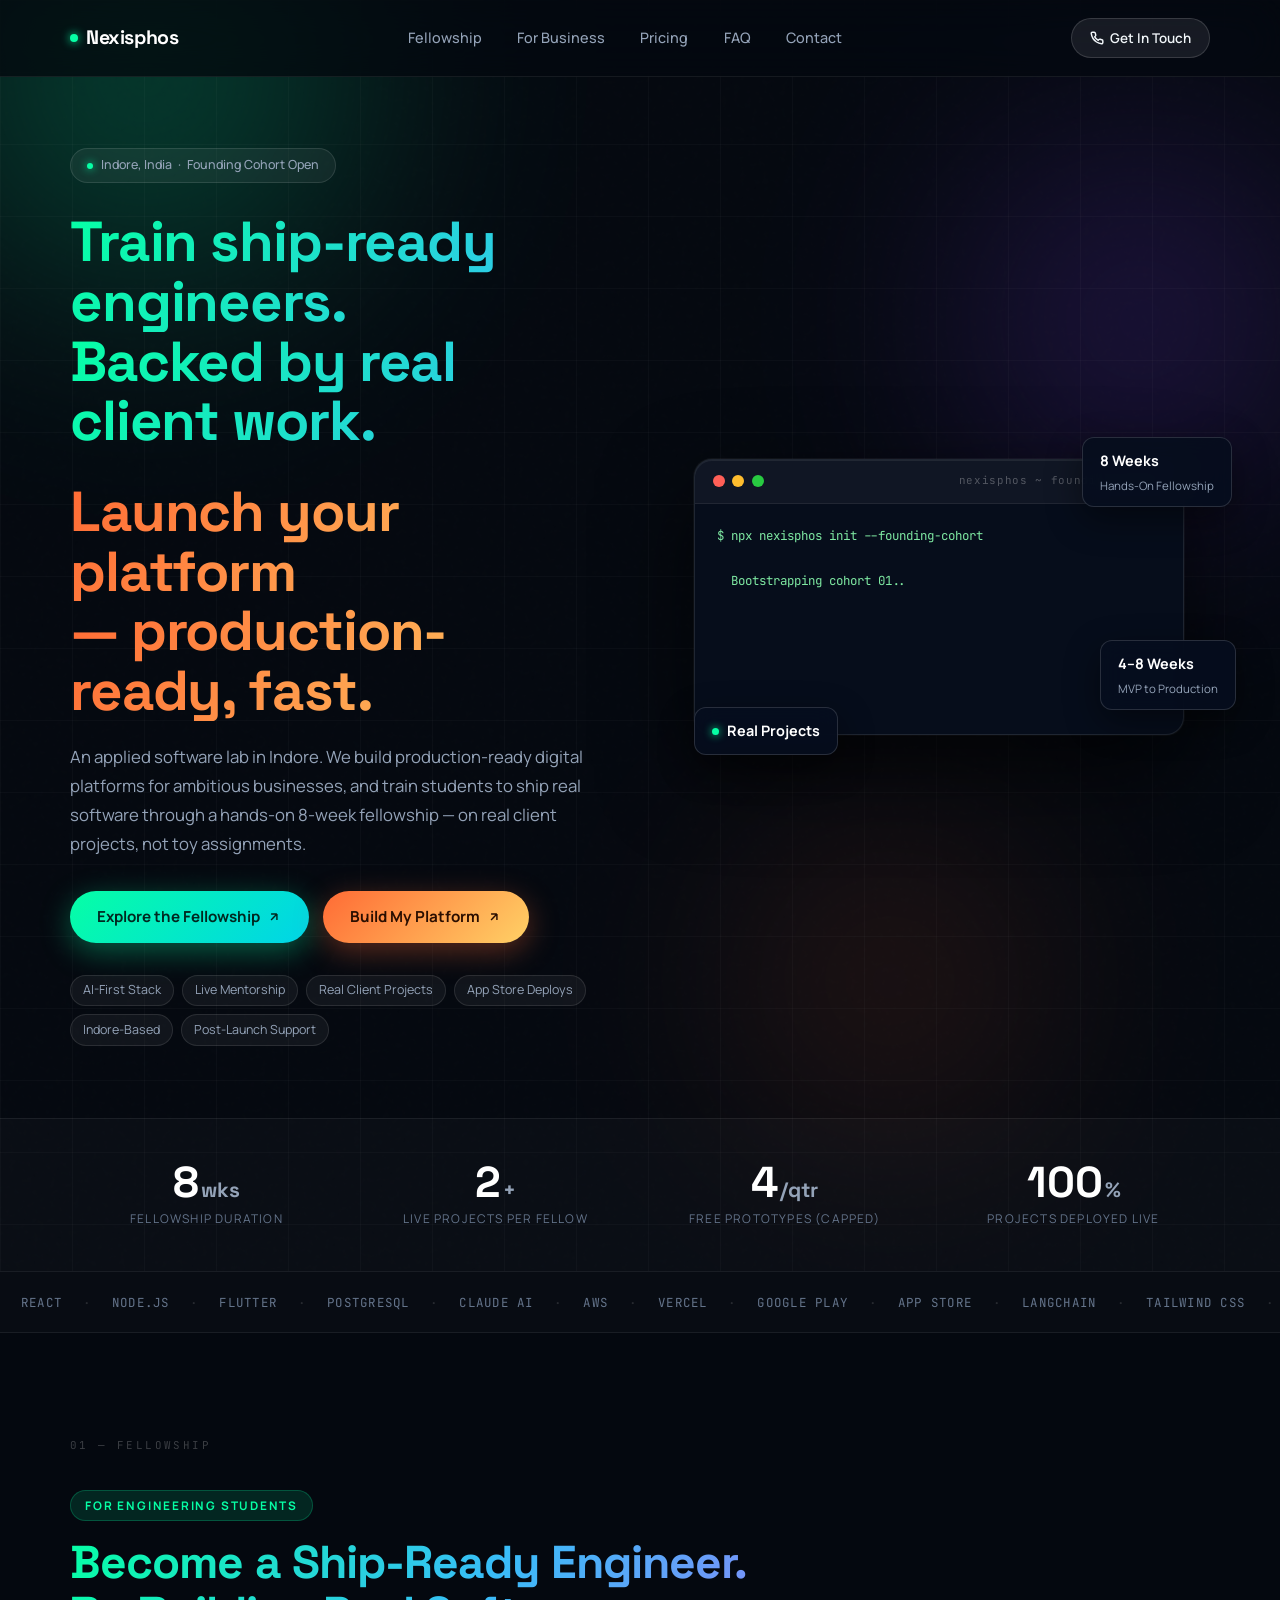
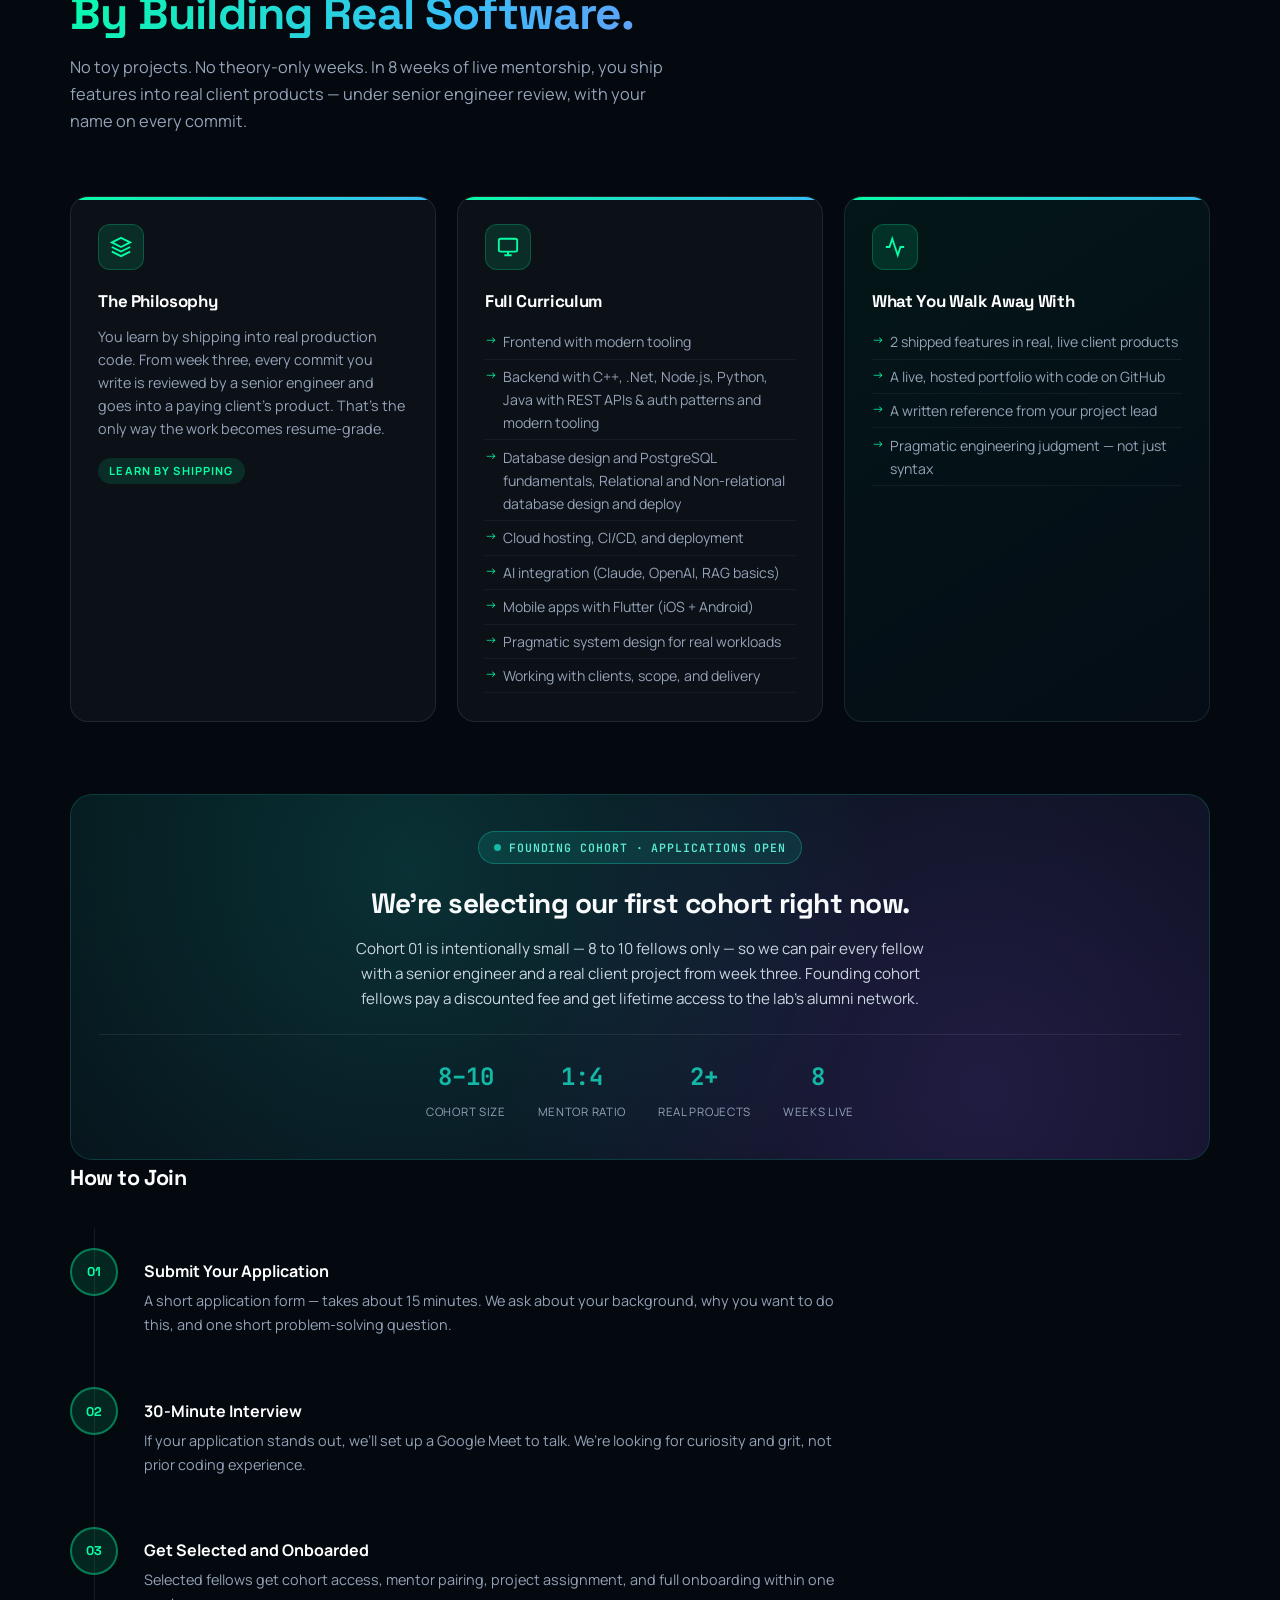
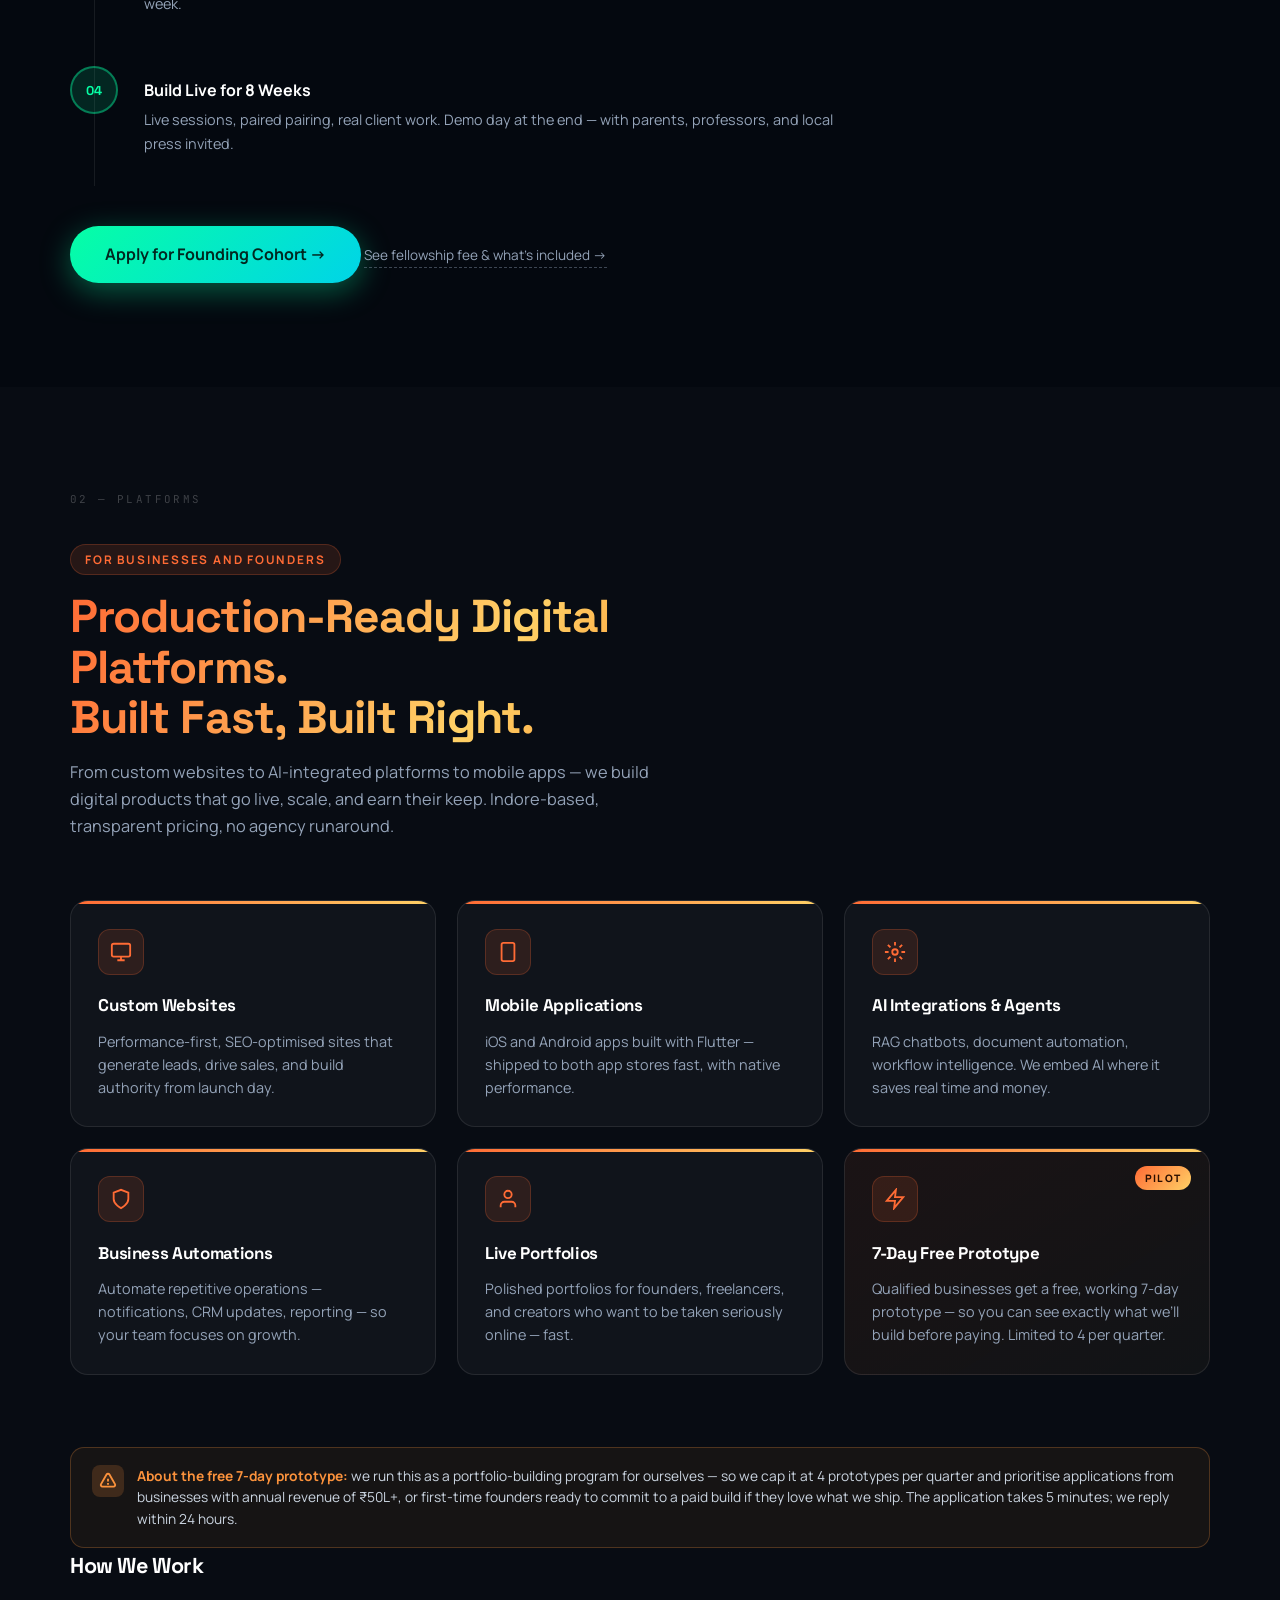
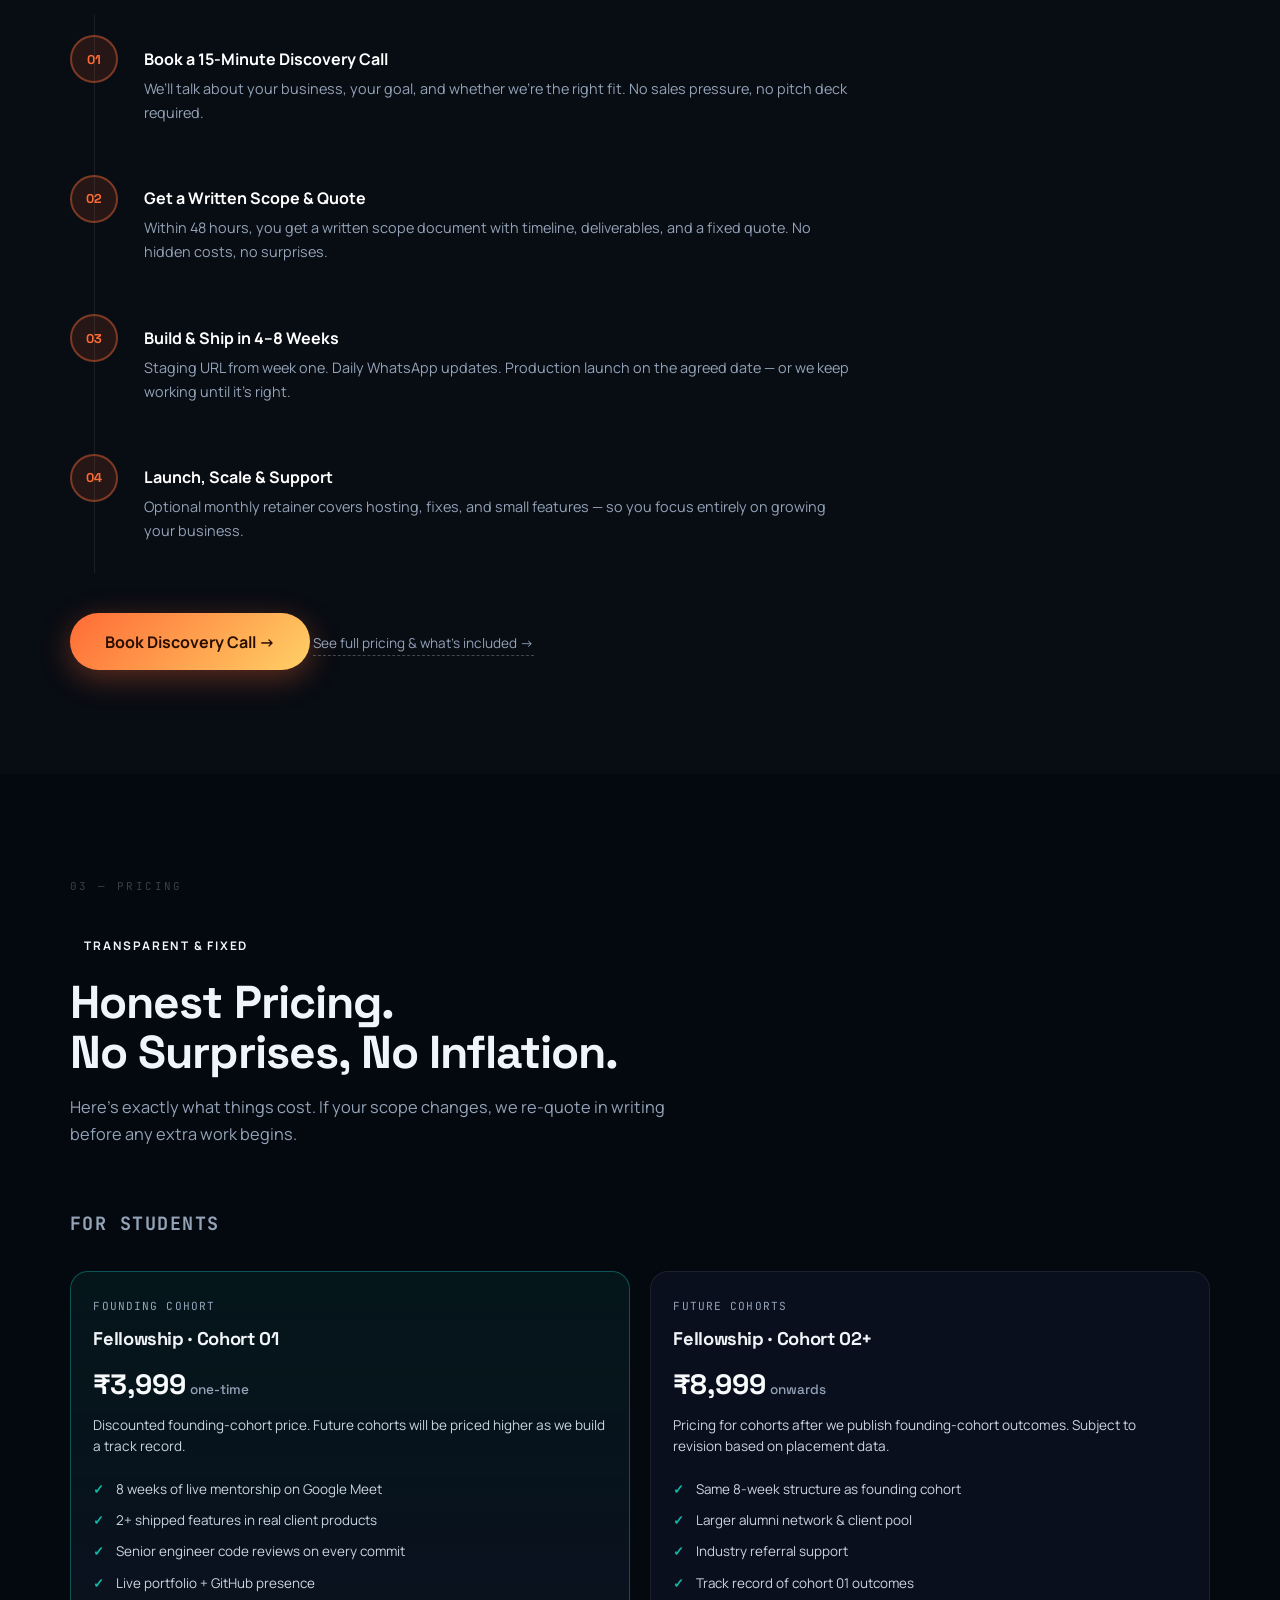
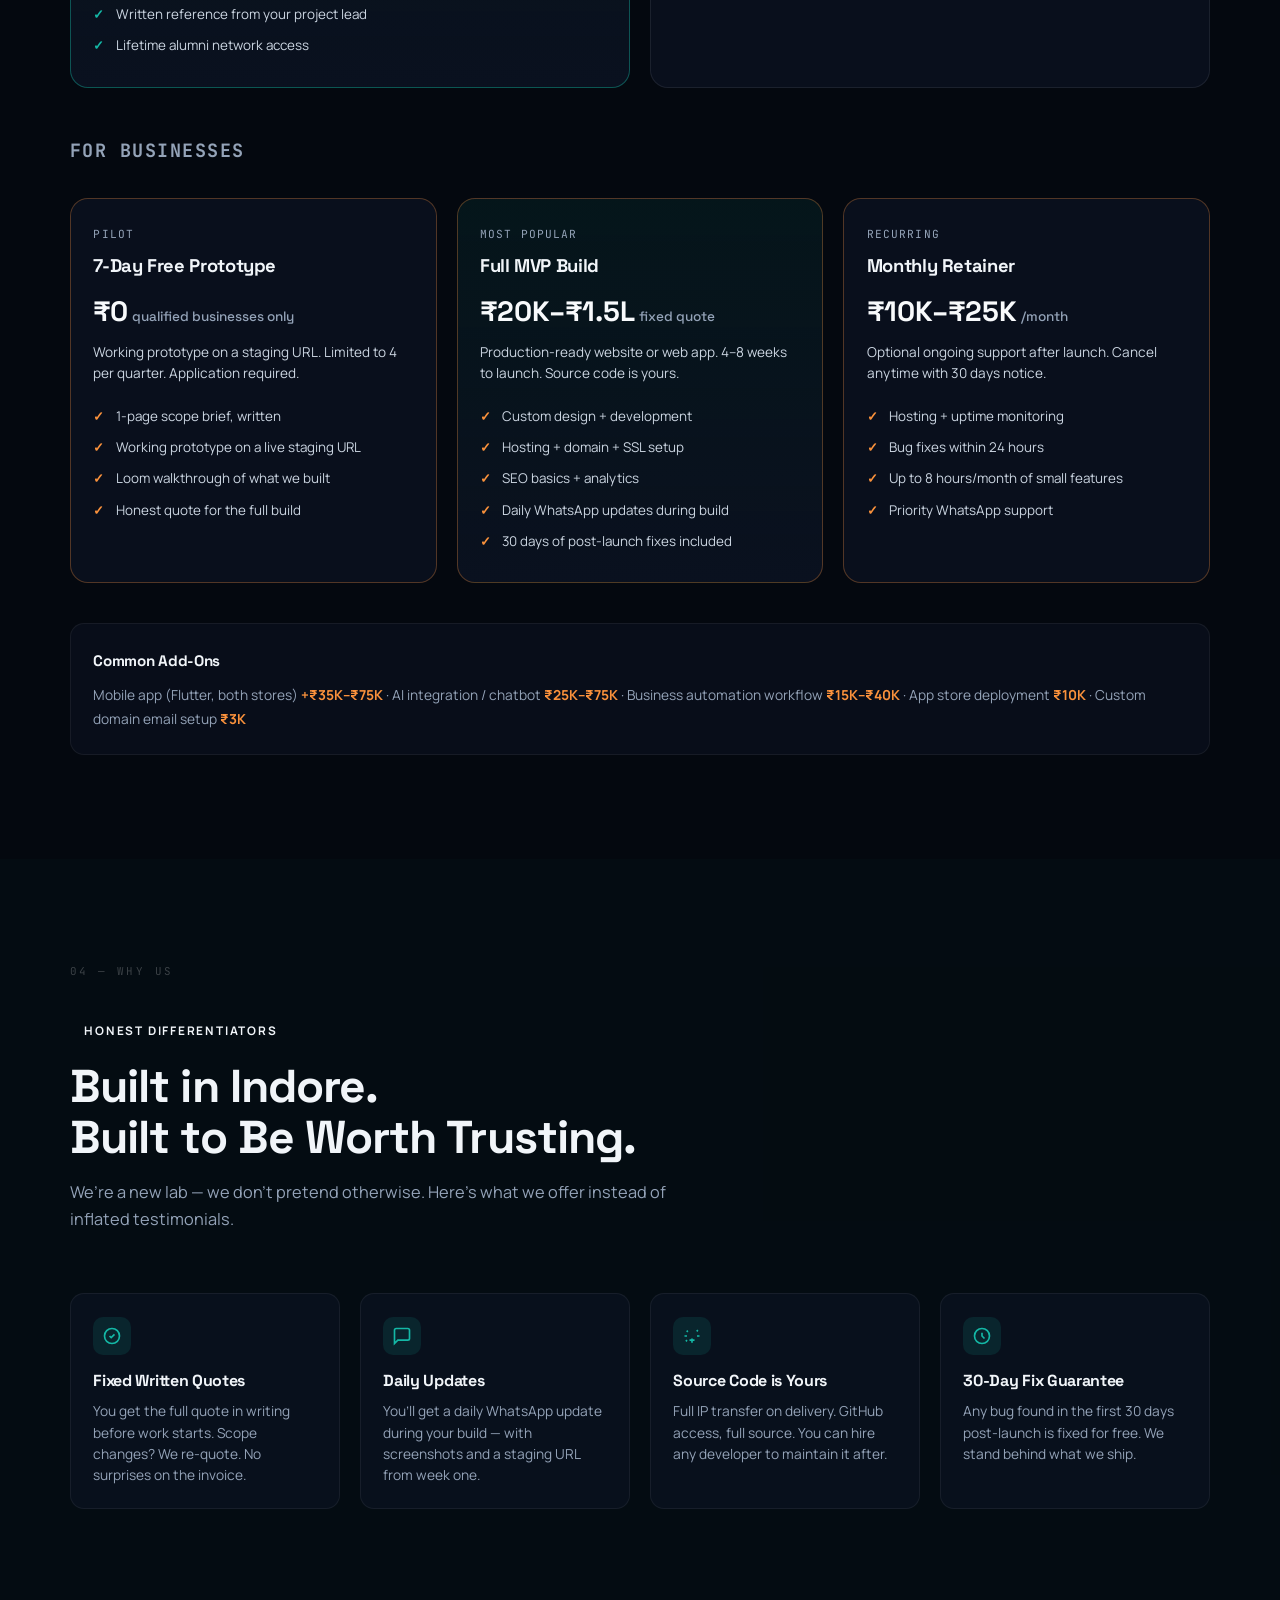
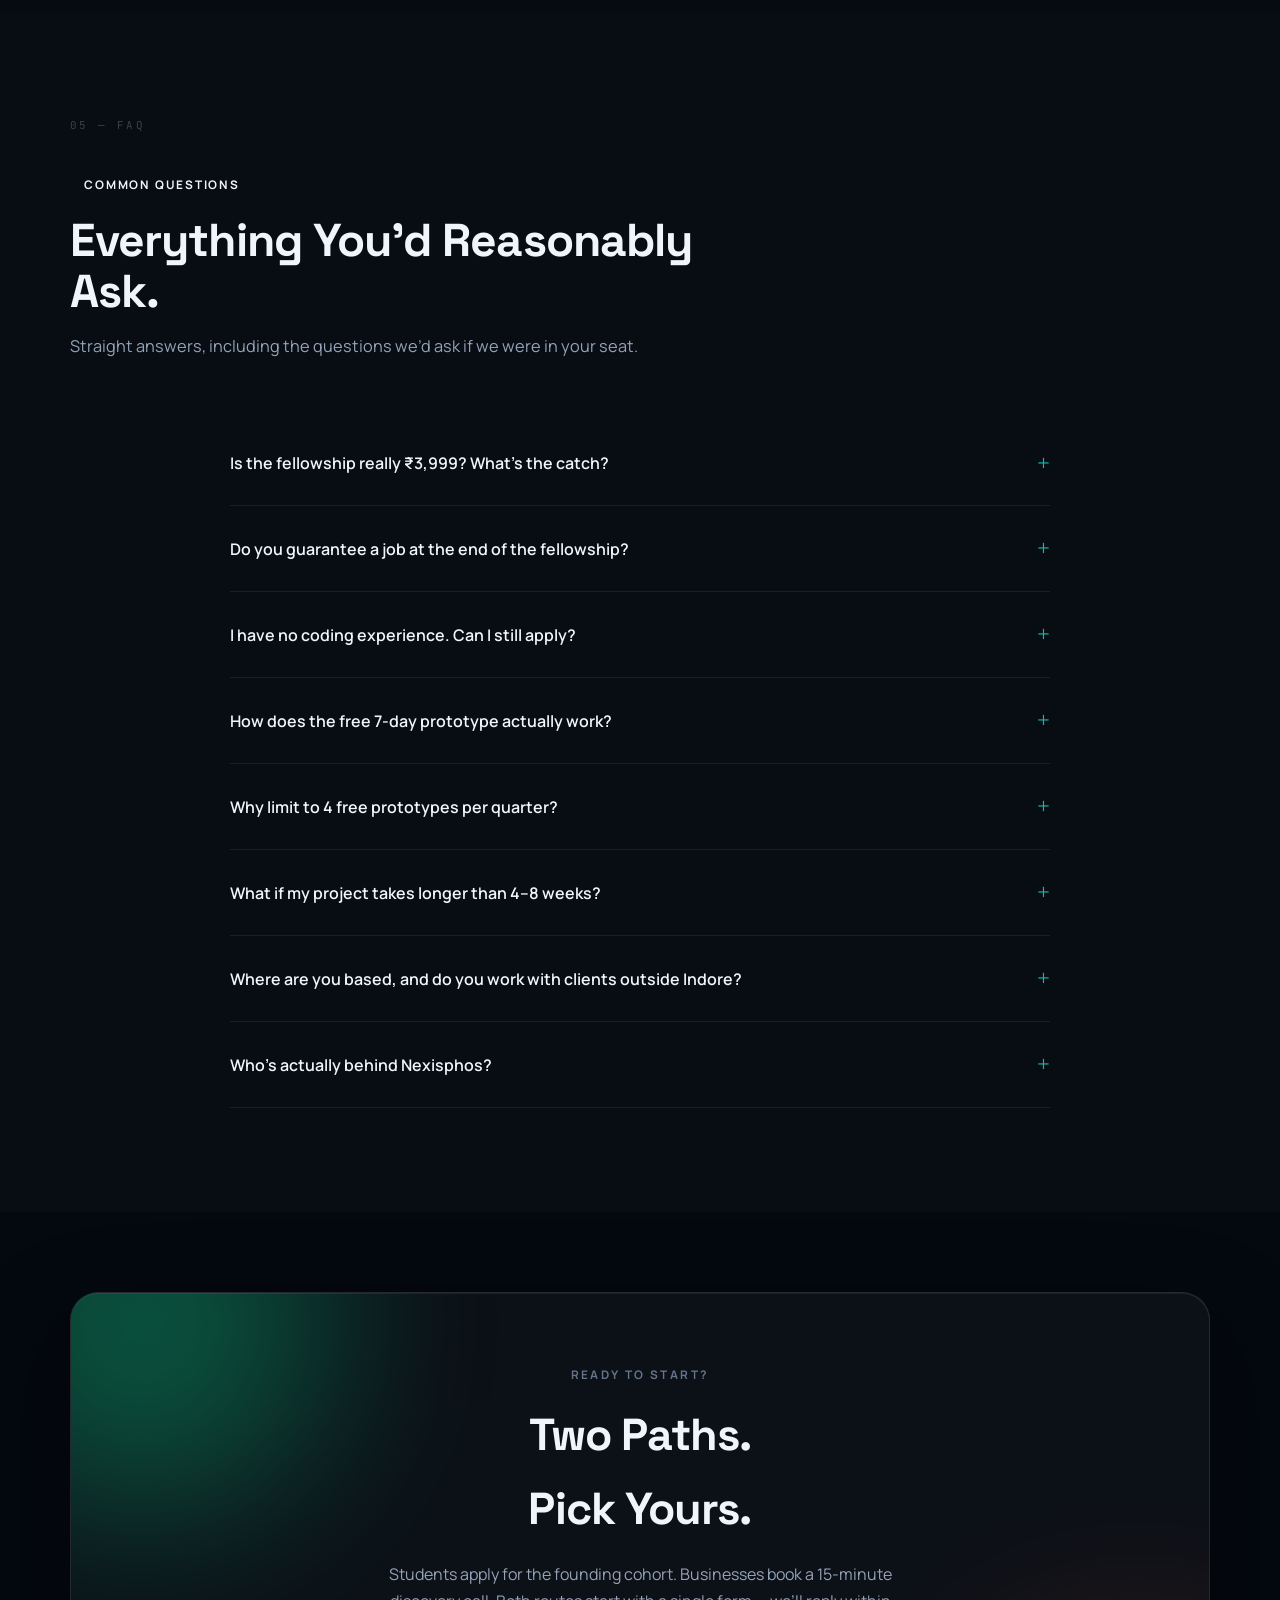
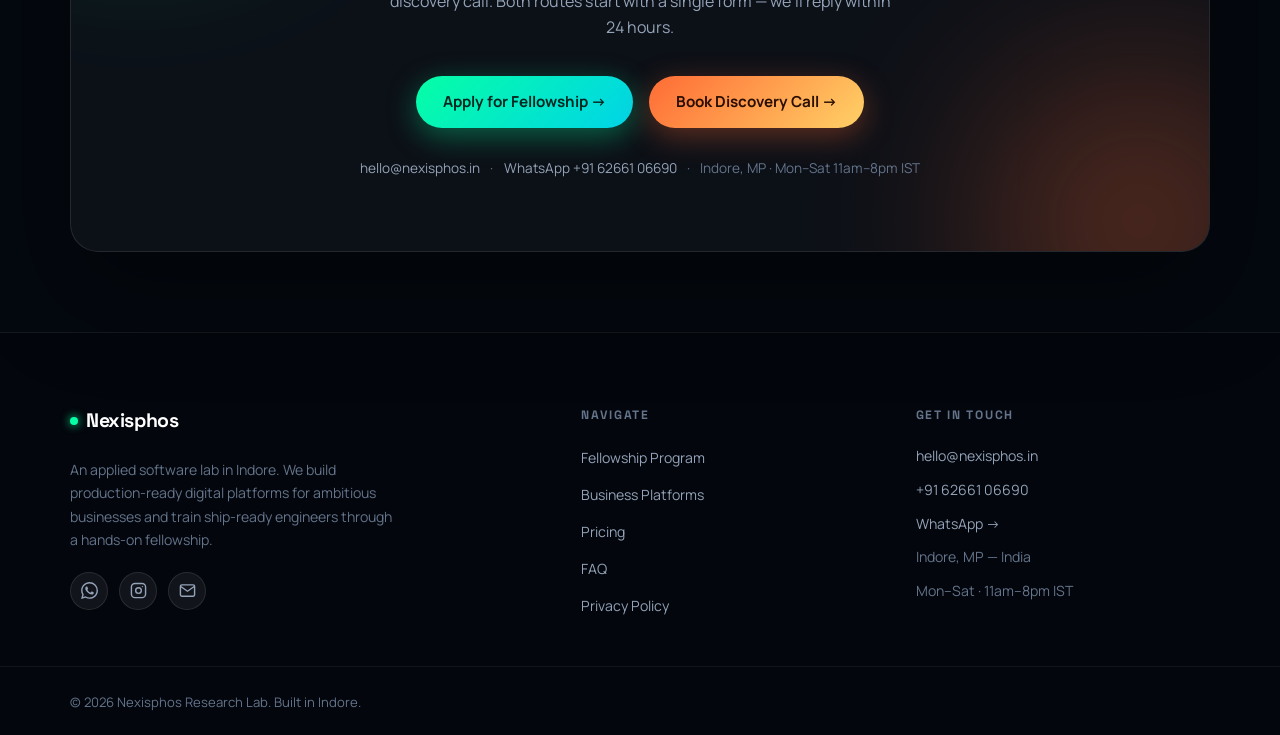
==== commit e4240f41: "Final new UI and Final version of Nexisphos.in" ====
--- a/index.html
+++ b/index.html
@@ -3,17 +3,22 @@
 <head>
   <meta charset="UTF-8" />
   <meta name="viewport" content="width=device-width, initial-scale=1.0" />
-  <meta name="description" content="Nexisphos — India's most intense software fellowship. Train students to become Solution Architects in 8 weeks. Get a free business MVP in 7 days." />
-  <title>Nexisphos | Build Fast. Ship Real.</title>
+  <meta name="description" content="Nexisphos — an applied software lab in Indore. We build production-ready digital platforms for ambitious businesses and train ship-ready engineers through a hands-on 8-week fellowship." />
+  <title>Nexisphos | Ship Real Software. Train Real Engineers.</title>
   <link rel="preconnect" href="https://fonts.googleapis.com" />
   <link rel="preconnect" href="https://fonts.gstatic.com" crossorigin />
-  <link href="https://fonts.googleapis.com/css2?family=Space+Grotesk:wght@400;500;600;700&family=Manrope:wght@400;500;600;700;800&family=JetBrains+Mono:wght@400;500&display=swap" rel="stylesheet" />
+  <link href="https://fonts.googleapis.com/css2?family=Space+Grotesk:wght@400;500;600;700&amp;family=Manrope:wght@400;500;600;700;800&amp;family=JetBrains+Mono:wght@400;500&amp;display=swap" rel="stylesheet" />
   <!-- Favicons -->
   <link rel="icon" type="image/svg+xml" href="favicon.svg" />
   <link rel="icon" type="image/png" sizes="32x32" href="favicon.svg" />
   <link rel="apple-touch-icon" href="favicon.svg" />
   <meta name="theme-color" content="#04080f" />
   <link rel="stylesheet" href="styles.css" />
+
+  <!-- ══ CONFIG: replace these with your real form/booking URLs ══ -->
+  <!-- Fellowship application form (Tally/Typeform/Google Form) -->
+  <!-- Business discovery call (Cal.com / Calendly) -->
+  <!-- These IDs are referenced from script.js so you can swap them in one place. -->
 </head>
 <body>
 
@@ -24,13 +29,14 @@
       <nav class="desktop-nav" aria-label="Main">
         <a href="#fellowship">Fellowship</a>
         <a href="#platforms">For Business</a>
-        <a href="#testimonials">Stories</a>
+        <a href="#pricing">Pricing</a>
+        <a href="#faq">FAQ</a>
         <a href="#contact">Contact</a>
       </nav>
       <div class="nav-right">
-        <a class="btn-nav" href="https://wa.me/916266106690?text=Hi%20Nexisphos%2C%20I%20want%20to%20know%20more." target="_blank" rel="noopener noreferrer">
-          <svg width="14" height="14" viewBox="0 0 24 24" fill="currentColor"><path d="M17.472 14.382c-.297-.149-1.758-.867-2.03-.967-.273-.099-.471-.148-.67.15-.197.297-.767.966-.94 1.164-.173.199-.347.223-.644.075-.297-.15-1.255-.463-2.39-1.475-.883-.788-1.48-1.761-1.653-2.059-.173-.297-.018-.458.13-.606.134-.133.298-.347.446-.52.149-.174.198-.298.298-.497.099-.198.05-.371-.025-.52-.075-.149-.669-1.612-.916-2.207-.242-.579-.487-.5-.669-.51-.173-.008-.371-.01-.57-.01-.198 0-.52.074-.792.372-.272.297-1.04 1.016-1.04 2.479 0 1.462 1.065 2.875 1.213 3.074.149.198 2.096 3.2 5.077 4.487.709.306 1.262.489 1.694.625.712.227 1.36.195 1.871.118.571-.085 1.758-.719 2.006-1.413.248-.694.248-1.289.173-1.413-.074-.124-.272-.198-.57-.347m-5.421 7.403h-.004a9.87 9.87 0 01-5.031-1.378l-.361-.214-3.741.982.998-3.648-.235-.374a9.86 9.86 0 01-1.51-5.26c.001-5.45 4.436-9.884 9.888-9.884 2.64 0 5.122 1.03 6.988 2.898a9.825 9.825 0 012.893 6.994c-.003 5.45-4.437 9.884-9.885 9.884m8.413-18.297A11.815 11.815 0 0012.05 0C5.495 0 .16 5.335.157 11.892c0 2.096.547 4.142 1.588 5.945L.057 24l6.305-1.654a11.882 11.882 0 005.683 1.448h.005c6.554 0 11.89-5.335 11.893-11.893a11.821 11.821 0 00-3.48-8.413z"/></svg>
-          WhatsApp Us
+        <a class="btn-nav" href="#contact">
+          <svg width="14" height="14" viewBox="0 0 24 24" fill="none" stroke="currentColor" stroke-width="2.5"><path d="M22 16.92v3a2 2 0 0 1-2.18 2 19.79 19.79 0 0 1-8.63-3.07 19.5 19.5 0 0 1-6-6 19.79 19.79 0 0 1-3.07-8.67A2 2 0 0 1 4.11 2h3a2 2 0 0 1 2 1.72 12.84 12.84 0 0 0 .7 2.81 2 2 0 0 1-.45 2.11L8.09 9.91a16 16 0 0 0 6 6l1.27-1.27a2 2 0 0 1 2.11-.45 12.84 12.84 0 0 0 2.81.7A2 2 0 0 1 22 16.92z"/></svg>
+          Get In Touch
         </a>
         <button class="hamburger" id="hamburger" aria-label="Open menu" aria-expanded="false">
           <span></span><span></span><span></span>
@@ -44,9 +50,10 @@
     <nav>
       <a href="#fellowship" class="mob-link">Fellowship</a>
       <a href="#platforms" class="mob-link">For Business</a>
-      <a href="#testimonials" class="mob-link">Stories</a>
+      <a href="#pricing" class="mob-link">Pricing</a>
+      <a href="#faq" class="mob-link">FAQ</a>
       <a href="#contact" class="mob-link">Contact</a>
-      <a class="btn btn-student mob-cta" href="https://wa.me/916266106690?text=Hi%20Nexisphos%2C%20I%20want%20to%20apply." target="_blank" rel="noopener noreferrer">Apply on WhatsApp →</a>
+      <a class="btn btn-student mob-cta" href="#contact">Apply / Talk to Us →</a>
     </nav>
   </div>
 
@@ -67,32 +74,32 @@
         <div class="hero-copy reveal">
           <div class="hero-chip">
             <span class="chip-pulse"></span>
-            Indore, India &nbsp;·&nbsp; Building since 2024
+            Indore, India &nbsp;·&nbsp; Founding Cohort Open
           </div>
           <h1 id="hero-h1">
-            <span class="hl hl-student">Train students.</span>
-            <span class="hl hl-student">Build architects.</span>
+            <span class="hl hl-student">Train ship-ready engineers.</span>
+            <span class="hl hl-student">Backed by real client work.</span>
             <span class="hl hl-gap"> </span>
             <span class="hl hl-business">Launch your platform</span>
-            <span class="hl hl-business">in days. For free.</span>
+            <span class="hl hl-business">— production-ready, fast.</span>
           </h1>
-          <p class="hero-sub">We run India's most intense 8-week software fellowship and turn business ideas into live digital platforms — AI-powered, deployed, and built to scale from day one.</p>
+          <p class="hero-sub">An applied software lab in Indore. We build production-ready digital platforms for ambitious businesses, and train students to ship real software through a hands-on 8-week fellowship — on real client projects, not toy assignments.</p>
           <div class="hero-btns">
-            <a class="btn btn-student" href="https://wa.me/916266106690?text=Hi%20Nexisphos%2C%20I%20want%20to%20join%20the%208-week%20fellowship." target="_blank" rel="noopener noreferrer">
-              Join the Fellowship
+            <a class="btn btn-student" href="#fellowship">
+              Explore the Fellowship
               <svg width="14" height="14" viewBox="0 0 24 24" fill="none" stroke="currentColor" stroke-width="2.5"><path d="M7 17L17 7M17 7H7M17 7v10"/></svg>
             </a>
-            <a class="btn btn-business" href="https://wa.me/916266106690?text=Hi%20Nexisphos%2C%20I%20want%20to%20launch%20my%20business%20platform." target="_blank" rel="noopener noreferrer">
+            <a class="btn btn-business" href="#platforms">
               Build My Platform
               <svg width="14" height="14" viewBox="0 0 24 24" fill="none" stroke="currentColor" stroke-width="2.5"><path d="M7 17L17 7M17 7H7M17 7v10"/></svg>
             </a>
           </div>
           <div class="hero-tags">
-            <span class="htag">AI-First</span>
+            <span class="htag">AI-First Stack</span>
             <span class="htag">Live Mentorship</span>
-            <span class="htag">2 Live Projects</span>
-            <span class="htag">Free MVP in 7 Days</span>
+            <span class="htag">Real Client Projects</span>
             <span class="htag">App Store Deploys</span>
+            <span class="htag">Indore-Based</span>
             <span class="htag">Post-Launch Support</span>
           </div>
         </div>
@@ -104,21 +111,21 @@
               <span class="t-dot t-red"></span>
               <span class="t-dot t-amber"></span>
               <span class="t-dot t-green"></span>
-              <span class="t-label">nexisphos ~ cohort-04</span>
+              <span class="t-label">nexisphos ~ founding-cohort</span>
             </div>
             <pre class="t-body" id="termBody"></pre>
           </div>
           <div class="f-badge fb-a">
             <strong>8 Weeks</strong>
-            <span>to Solution Architect</span>
+            <span>Hands-On Fellowship</span>
           </div>
           <div class="f-badge fb-b">
-            <strong>1 Week</strong>
-            <span>Free Business MVP</span>
+            <strong>4–8 Weeks</strong>
+            <span>MVP to Production</span>
           </div>
           <div class="f-badge fb-c">
             <span class="badge-live"></span>
-            <strong>100% Live</strong>
+            <strong>Real Projects</strong>
           </div>
         </div>
       </div>
@@ -135,8 +142,8 @@
             <span class="stat-lbl">Live Projects per Fellow</span>
           </div>
           <div class="stat-item">
-            <div class="stat-numwrap"><span class="count" data-target="7">0</span><span class="stat-sfx">days</span></div>
-            <span class="stat-lbl">Business MVP Turnaround</span>
+            <div class="stat-numwrap"><span class="count" data-target="4">0</span><span class="stat-sfx">/qtr</span></div>
+            <span class="stat-lbl">Free Prototypes (capped)</span>
           </div>
           <div class="stat-item">
             <div class="stat-numwrap"><span class="count" data-target="100">0</span><span class="stat-sfx">%</span></div>
@@ -192,9 +199,9 @@
       <div class="container">
         <div class="sec-label mono">01 — FELLOWSHIP</div>
         <div class="sec-head reveal">
-          <p class="sec-eyebrow eyebrow-student">For College Students</p>
-          <h2 class="grad-student">Become a Solution Architect.<br/>Not Just Another Developer.</h2>
-          <p class="sec-desc">We don't teach theory. In 8 weeks of live mentorship, you design, build, and deploy real software systems using the latest AI tools — and go live on the internet.</p>
+          <p class="sec-eyebrow eyebrow-student">For Engineering Students</p>
+          <h2 class="grad-student">Become a Ship-Ready Engineer.<br/>By Building Real Software.</h2>
+          <p class="sec-desc">No toy projects. No theory-only weeks. In 8 weeks of live mentorship, you ship features into real client products — under senior engineer review, with your name on every commit.</p>
         </div>
 
         <div class="cards-grid reveal">
@@ -203,7 +210,7 @@
               <svg width="22" height="22" viewBox="0 0 24 24" fill="none" stroke="currentColor" stroke-width="2"><path d="M12 2L2 7l10 5 10-5-10-5zM2 17l10 5 10-5M2 12l10 5 10-5"/></svg>
             </div>
             <h3>The Philosophy</h3>
-            <p>Learning happens by shipping. From day one you solve real problems, build full-stack products, and deploy live systems. Theory ends at orientation.</p>
+            <p>You learn by shipping into real production code. From week three, every commit you write is reviewed by a senior engineer and goes into a paying client&rsquo;s product. That&rsquo;s the only way the work becomes resume-grade.</p>
             <div class="card-pill card-pill--student">Learn by shipping</div>
           </article>
 
@@ -213,14 +220,14 @@
             </div>
             <h3>Full Curriculum</h3>
             <ul class="card-list">
-              <li>Frontend design and development</li>
-              <li>Backend design and development</li>
-              <li>Database design and architecture</li>
-              <li>Full system integration</li>
-              <li>Cloud hosting and infrastructure</li>
-              <li>Deployment, domains, custom mail</li>
-              <li>Scalable, cost-effective system design</li>
-              <li>Mobile apps to Play Store + App Store</li>
+              <li>Frontend with modern tooling</li>
+              <li>Backend with C++, .Net, Node.js, Python, Java with REST APIs &amp; auth patterns and modern tooling</li>
+              <li>Database design and PostgreSQL fundamentals, Relational and Non-relational database design and deploy</li>
+              <li>Cloud hosting, CI/CD, and deployment</li>
+              <li>AI integration (Claude, OpenAI, RAG basics)</li>
+              <li>Mobile apps with Flutter (iOS + Android)</li>
+              <li>Pragmatic system design for real workloads</li>
+              <li>Working with clients, scope, and delivery</li>
             </ul>
           </article>
 
@@ -230,12 +237,40 @@
             </div>
             <h3>What You Walk Away With</h3>
             <ul class="card-list card-list--outcome">
-              <li>A live, hosted portfolio the world can see</li>
-              <li>2 shipped, real-world projects for employers</li>
-              <li>Deep system design and architecture knowledge</li>
-              <li>The ability to launch platforms independently</li>
+              <li>2 shipped features in real, live client products</li>
+              <li>A live, hosted portfolio with code on GitHub</li>
+              <li>A written reference from your project lead</li>
+              <li>Pragmatic engineering judgment &mdash; not just syntax</li>
             </ul>
           </article>
+        </div>
+
+        <!-- Founding cohort banner — replaces fake testimonials -->
+        <div class="founding-banner reveal">
+          <div class="founding-pill">
+            <span class="pulse-dot"></span>
+            FOUNDING COHORT &middot; APPLICATIONS OPEN
+          </div>
+          <h3>We&rsquo;re selecting our first cohort right now.</h3>
+          <p>Cohort 01 is intentionally small &mdash; 8 to 10 fellows only &mdash; so we can pair every fellow with a senior engineer and a real client project from week three. Founding cohort fellows pay a discounted fee and get lifetime access to the lab&rsquo;s alumni network.</p>
+          <div class="founding-stats">
+            <div class="fs-item">
+              <span class="fs-num">8&ndash;10</span>
+              <span class="fs-lbl">Cohort Size</span>
+            </div>
+            <div class="fs-item">
+              <span class="fs-num">1:4</span>
+              <span class="fs-lbl">Mentor Ratio</span>
+            </div>
+            <div class="fs-item">
+              <span class="fs-num">2+</span>
+              <span class="fs-lbl">Real Projects</span>
+            </div>
+            <div class="fs-item">
+              <span class="fs-num">8</span>
+              <span class="fs-lbl">Weeks Live</span>
+            </div>
+          </div>
         </div>
 
         <!-- Join timeline -->
@@ -245,33 +280,34 @@
             <div class="tl-item">
               <div class="tl-num tl-num--student">01</div>
               <div class="tl-body">
-                <strong>Message on WhatsApp</strong>
-                <p>Text <a href="https://wa.me/916266106690?text=Hi%20Nexisphos%2C%20I%20want%20to%20apply." target="_blank" rel="noopener noreferrer">+91 62661 06690</a> or email <a href="mailto:hello@nexisphos.in">hello@nexisphos.in</a> with your interest.</p>
+                <strong>Submit Your Application</strong>
+                <p>A short application form &mdash; takes about 15 minutes. We ask about your background, why you want to do this, and one short problem-solving question.</p>
               </div>
             </div>
             <div class="tl-item">
               <div class="tl-num tl-num--student">02</div>
               <div class="tl-body">
-                <strong>Take the Entry Test</strong>
-                <p>A short aptitude test assessing curiosity, logic, and problem-solving — no prior coding required.</p>
+                <strong>30-Minute Interview</strong>
+                <p>If your application stands out, we&rsquo;ll set up a Google Meet to talk. We&rsquo;re looking for curiosity and grit, not prior coding experience.</p>
               </div>
             </div>
             <div class="tl-item">
               <div class="tl-num tl-num--student">03</div>
               <div class="tl-body">
                 <strong>Get Selected and Onboarded</strong>
-                <p>Selected fellows are welcomed into the cohort with full access to materials, tools, and mentors.</p>
+                <p>Selected fellows get cohort access, mentor pairing, project assignment, and full onboarding within one week.</p>
               </div>
             </div>
             <div class="tl-item">
               <div class="tl-num tl-num--student">04</div>
               <div class="tl-body">
-                <strong>Build Live on Google Meet</strong>
-                <p>8 weeks of live sessions — build, learn, and deploy with the lab team reviewing every commit.</p>
-              </div>
-            </div>
-          </div>
-          <a class="btn btn-student btn-cta" href="https://wa.me/916266106690?text=Hi%20Nexisphos%2C%20I%20want%20to%20apply%20for%20the%208-week%20fellowship." target="_blank" rel="noopener noreferrer">Apply on WhatsApp →</a>
+                <strong>Build Live for 8 Weeks</strong>
+                <p>Live sessions, paired pairing, real client work. Demo day at the end &mdash; with parents, professors, and local press invited.</p>
+              </div>
+            </div>
+          </div>
+          <a class="btn btn-student btn-cta" id="fellowshipApplyBtn" href="#contact">Apply for Founding Cohort →</a>
+          <a href="#pricing" class="cta-secondary">See fellowship fee &amp; what&rsquo;s included →</a>
         </div>
       </div>
     </section>
@@ -282,8 +318,8 @@
         <div class="sec-label mono">02 — PLATFORMS</div>
         <div class="sec-head reveal">
           <p class="sec-eyebrow eyebrow-business">For Businesses and Founders</p>
-          <h2 class="grad-business">Your Idea. Live on the Internet.<br/>In One Week. For Free.</h2>
-          <p class="sec-desc">Got a concept? We turn it into a production-ready digital platform using AI — fully hosted, fully yours. In the age of AI, going digital isn't optional. It's survival.</p>
+          <h2 class="grad-business">Production-Ready Digital Platforms.<br/>Built Fast, Built Right.</h2>
+          <p class="sec-desc">From custom websites to AI-integrated platforms to mobile apps &mdash; we build digital products that go live, scale, and earn their keep. Indore-based, transparent pricing, no agency runaround.</p>
         </div>
 
         <div class="services-grid reveal">
@@ -300,14 +336,14 @@
               <svg width="22" height="22" viewBox="0 0 24 24" fill="none" stroke="currentColor" stroke-width="2"><rect x="5" y="2" width="14" height="20" rx="2"/><line x1="12" y1="18" x2="12.01" y2="18"/></svg>
             </div>
             <h3>Mobile Applications</h3>
-            <p>iOS and Android apps built with Flutter — shipped to both app stores fast, with native performance.</p>
+            <p>iOS and Android apps built with Flutter &mdash; shipped to both app stores fast, with native performance.</p>
           </article>
 
           <article class="g-card g-card--business">
             <div class="g-card-icon icon-business">
               <svg width="22" height="22" viewBox="0 0 24 24" fill="none" stroke="currentColor" stroke-width="2"><circle cx="12" cy="12" r="3"/><path d="M12 1v4M12 19v4M4.22 4.22l2.83 2.83M16.95 16.95l2.83 2.83M1 12h4M19 12h4M4.22 19.78l2.83-2.83M16.95 7.05l2.83-2.83"/></svg>
             </div>
-            <h3>AI Integrations and Agents</h3>
+            <h3>AI Integrations &amp; Agents</h3>
             <p>RAG chatbots, document automation, workflow intelligence. We embed AI where it saves real time and money.</p>
           </article>
 
@@ -316,7 +352,7 @@
               <svg width="22" height="22" viewBox="0 0 24 24" fill="none" stroke="currentColor" stroke-width="2"><path d="M12 22s8-4 8-10V5l-8-3-8 3v7c0 6 8 10 8 10z"/></svg>
             </div>
             <h3>Business Automations</h3>
-            <p>Automate repetitive operations — notifications, CRM updates, reporting — so your team focuses on growth.</p>
+            <p>Automate repetitive operations &mdash; notifications, CRM updates, reporting &mdash; so your team focuses on growth.</p>
           </article>
 
           <article class="g-card g-card--business">
@@ -324,17 +360,27 @@
               <svg width="22" height="22" viewBox="0 0 24 24" fill="none" stroke="currentColor" stroke-width="2"><path d="M20 21v-2a4 4 0 00-4-4H8a4 4 0 00-4 4v2M12 11a4 4 0 100-8 4 4 0 000 8z"/></svg>
             </div>
             <h3>Live Portfolios</h3>
-            <p>Polished portfolios for founders, freelancers, and creators who want to be taken seriously online — fast.</p>
+            <p>Polished portfolios for founders, freelancers, and creators who want to be taken seriously online &mdash; fast.</p>
           </article>
 
           <article class="g-card g-card--business g-card--highlight">
-            <div class="free-badge">FREE</div>
+            <div class="free-badge">PILOT</div>
             <div class="g-card-icon icon-business">
               <svg width="22" height="22" viewBox="0 0 24 24" fill="none" stroke="currentColor" stroke-width="2"><polygon points="13 2 3 14 12 14 11 22 21 10 12 10 13 2"/></svg>
             </div>
-            <h3>Free MVP in 7 Days</h3>
-            <p>A working, hosted MVP — no cost, no lock-in, full IP transfer. We just want to prove what we can build together.</p>
-          </article>
+            <h3>7-Day Free Prototype</h3>
+            <p>Qualified businesses get a free, working 7-day prototype &mdash; so you can see exactly what we&rsquo;ll build before paying. Limited to 4 per quarter.</p>
+          </article>
+        </div>
+
+        <!-- Qualification gate — fixes the "free MVP attracts tire-kickers" issue -->
+        <div class="qual-gate reveal">
+          <div class="qual-gate-icon">
+            <svg width="18" height="18" viewBox="0 0 24 24" fill="none" stroke="currentColor" stroke-width="2.5"><path d="M12 9v3.75m-9.303 3.376c-.866 1.5.217 3.374 1.948 3.374h14.71c1.73 0 2.813-1.874 1.948-3.374L13.949 3.378c-.866-1.5-3.032-1.5-3.898 0L2.697 16.126ZM12 15.75h.007v.008H12v-.008Z"/></svg>
+          </div>
+          <div class="qual-gate-text">
+            <strong>About the free 7-day prototype:</strong> we run this as a portfolio-building program for ourselves &mdash; so we cap it at 4 prototypes per quarter and prioritise applications from businesses with annual revenue of &#8377;50L+, or first-time founders ready to commit to a paid build if they love what we ship. The application takes 5 minutes; we reply within 24 hours.
+          </div>
         </div>
 
         <!-- Process timeline -->
@@ -344,106 +390,253 @@
             <div class="tl-item">
               <div class="tl-num tl-num--business">01</div>
               <div class="tl-body">
-                <strong>Connect with Our Experts</strong>
-                <p>WhatsApp at <a href="https://wa.me/916266106690" target="_blank" rel="noopener noreferrer">+91 62661 06690</a> or email <a href="mailto:hello@nexisphos.in">hello@nexisphos.in</a>. We reply within 30 minutes.</p>
+                <strong>Book a 15-Minute Discovery Call</strong>
+                <p>We&rsquo;ll talk about your business, your goal, and whether we&rsquo;re the right fit. No sales pressure, no pitch deck required.</p>
               </div>
             </div>
             <div class="tl-item">
               <div class="tl-num tl-num--business">02</div>
               <div class="tl-body">
-                <strong>Share Your Requirements</strong>
-                <p>Tell us your idea, audience, and success metrics. No pitch deck — just a real conversation.</p>
+                <strong>Get a Written Scope &amp; Quote</strong>
+                <p>Within 48 hours, you get a written scope document with timeline, deliverables, and a fixed quote. No hidden costs, no surprises.</p>
               </div>
             </div>
             <div class="tl-item">
               <div class="tl-num tl-num--business">03</div>
               <div class="tl-body">
-                <strong>Get a Free MVP in 7 Days</strong>
-                <p>Production-ready, live on the internet, completely yours. Zero hidden costs. Full IP from day one.</p>
+                <strong>Build &amp; Ship in 4&ndash;8 Weeks</strong>
+                <p>Staging URL from week one. Daily WhatsApp updates. Production launch on the agreed date &mdash; or we keep working until it&rsquo;s right.</p>
               </div>
             </div>
             <div class="tl-item">
               <div class="tl-num tl-num--business">04</div>
               <div class="tl-body">
-                <strong>Launch, Scale, and Grow</strong>
-                <p>Full launch, ongoing tech support, and maintenance — so you focus entirely on building the business.</p>
-              </div>
-            </div>
-          </div>
-          <a class="btn btn-business btn-cta" href="https://wa.me/916266106690?text=Hi%20Nexisphos%2C%20I%20want%20a%20free%20MVP%20for%20my%20business." target="_blank" rel="noopener noreferrer">Book My Free MVP →</a>
+                <strong>Launch, Scale &amp; Support</strong>
+                <p>Optional monthly retainer covers hosting, fixes, and small features &mdash; so you focus entirely on growing your business.</p>
+              </div>
+            </div>
+          </div>
+          <a class="btn btn-business btn-cta" id="businessCallBtn" href="#contact">Book Discovery Call →</a>
+          <a href="#pricing" class="cta-secondary">See full pricing &amp; what&rsquo;s included →</a>
         </div>
       </div>
     </section>
 
-    <!-- ═════════════════════════ TESTIMONIALS ═════════════════════════ -->
-    <section id="testimonials" class="page-section page-section--proof">
+    <!-- ════════════════════════════ PRICING ════════════════════════════ -->
+    <section id="pricing" class="page-section">
       <div class="container">
-        <div class="sec-label mono">03 — PROOF</div>
+        <div class="sec-label mono">03 — PRICING</div>
         <div class="sec-head reveal">
-          <p class="sec-eyebrow">What People Say</p>
-          <h2>Built with Trust.<br/>Backed by Results.</h2>
-          <p class="sec-desc">Real words from real fellows and clients — not stock quotes.</p>
-        </div>
-
-        <div class="testimonials reveal">
-          <article class="testi-card">
-            <div class="testi-quote">"</div>
-            <p>"The Fellowship was the best 8 weeks of my college years. Two real client projects shipped, a live portfolio, and three interview calls. Wouldn't trade it for any unpaid Bangalore internship."</p>
-            <div class="testi-author">
-              <div class="testi-avatar avatar-student">PT</div>
-              <div>
-                <strong>Priyanka Tiwari</strong>
-                <span>Fellow 001 · Now Associate, NPRL</span>
-              </div>
-            </div>
-          </article>
-
-          <article class="testi-card">
-            <div class="testi-quote">"</div>
-            <p>"NPRL ran our project like clockwork. Daily WhatsApp updates, a staging URL from week one, and launched exactly on schedule. Bookings nearly tripled after launch."</p>
-            <div class="testi-author">
-              <div class="testi-avatar avatar-business">RS</div>
-              <div>
-                <strong>Rohan Saxena</strong>
-                <span>Founder · Saachi Café, Indore</span>
-              </div>
-            </div>
-          </article>
-
-          <article class="testi-card">
-            <div class="testi-quote">"</div>
-            <p>"Three agencies quoted ₹1.5L for a clinic site. Nexisphos delivered something more polished in 21 days at a fraction of the cost. The lead engineer even joined our patient flow discussions."</p>
-            <div class="testi-author">
-              <div class="testi-avatar avatar-business">MV</div>
-              <div>
-                <strong>Dr. Meera Verma</strong>
-                <span>Owner · Meera Clinic, Bhopal</span>
-              </div>
-            </div>
-          </article>
+          <p class="sec-eyebrow">Transparent &amp; Fixed</p>
+          <h2>Honest Pricing.<br/>No Surprises, No Inflation.</h2>
+          <p class="sec-desc">Here&rsquo;s exactly what things cost. If your scope changes, we re-quote in writing before any extra work begins.</p>
+        </div>
+
+        <!-- Fellowship pricing -->
+        <h3 style="margin-top:2.5rem; font-size:1.15rem; color:#94a3b8; font-family:'JetBrains Mono', monospace; letter-spacing:0.08em; text-transform:uppercase;">For Students</h3>
+        <div class="pricing-grid reveal">
+          <div class="price-card price-card--featured">
+            <div class="price-tag">Founding Cohort</div>
+            <h4>Fellowship · Cohort 01</h4>
+            <div class="price-amount">&#8377;3,999<span class="price-sfx">one-time</span></div>
+            <p class="price-desc">Discounted founding-cohort price. Future cohorts will be priced higher as we build a track record.</p>
+            <ul class="price-list">
+              <li>8 weeks of live mentorship on Google Meet</li>
+              <li>2+ shipped features in real client products</li>
+              <li>Senior engineer code reviews on every commit</li>
+              <li>Live portfolio + GitHub presence</li>
+              <li>Written reference from your project lead</li>
+              <li>Lifetime alumni network access</li>
+            </ul>
+          </div>
+          <div class="price-card">
+            <div class="price-tag">Future Cohorts</div>
+            <h4>Fellowship · Cohort 02+</h4>
+            <div class="price-amount">&#8377;8,999<span class="price-sfx">onwards</span></div>
+            <p class="price-desc">Pricing for cohorts after we publish founding-cohort outcomes. Subject to revision based on placement data.</p>
+            <ul class="price-list">
+              <li>Same 8-week structure as founding cohort</li>
+              <li>Larger alumni network &amp; client pool</li>
+              <li>Industry referral support</li>
+              <li>Track record of cohort 01 outcomes</li>
+            </ul>
+          </div>
+        </div>
+
+        <!-- Business pricing -->
+        <h3 style="margin-top:3rem; font-size:1.15rem; color:#94a3b8; font-family:'JetBrains Mono', monospace; letter-spacing:0.08em; text-transform:uppercase;">For Businesses</h3>
+        <div class="pricing-grid reveal">
+          <div class="price-card price-card--business">
+            <div class="price-tag">Pilot</div>
+            <h4>7-Day Free Prototype</h4>
+            <div class="price-amount">&#8377;0<span class="price-sfx">qualified businesses only</span></div>
+            <p class="price-desc">Working prototype on a staging URL. Limited to 4 per quarter. Application required.</p>
+            <ul class="price-list">
+              <li>1-page scope brief, written</li>
+              <li>Working prototype on a live staging URL</li>
+              <li>Loom walkthrough of what we built</li>
+              <li>Honest quote for the full build</li>
+            </ul>
+          </div>
+          <div class="price-card price-card--business price-card--featured">
+            <div class="price-tag">Most Popular</div>
+            <h4>Full MVP Build</h4>
+            <div class="price-amount">&#8377;20K&ndash;&#8377;1.5L<span class="price-sfx">fixed quote</span></div>
+            <p class="price-desc">Production-ready website or web app. 4&ndash;8 weeks to launch. Source code is yours.</p>
+            <ul class="price-list">
+              <li>Custom design + development</li>
+              <li>Hosting + domain + SSL setup</li>
+              <li>SEO basics + analytics</li>
+              <li>Daily WhatsApp updates during build</li>
+              <li>30 days of post-launch fixes included</li>
+            </ul>
+          </div>
+          <div class="price-card price-card--business">
+            <div class="price-tag">Recurring</div>
+            <h4>Monthly Retainer</h4>
+            <div class="price-amount">&#8377;10K&ndash;&#8377;25K<span class="price-sfx">/month</span></div>
+            <p class="price-desc">Optional ongoing support after launch. Cancel anytime with 30 days notice.</p>
+            <ul class="price-list">
+              <li>Hosting + uptime monitoring</li>
+              <li>Bug fixes within 24 hours</li>
+              <li>Up to 8 hours/month of small features</li>
+              <li>Priority WhatsApp support</li>
+            </ul>
+          </div>
+        </div>
+
+        <!-- Add-ons -->
+        <div style="margin-top:2.5rem; padding:1.5rem 1.4rem; border-radius:14px; background:rgba(15, 23, 42, 0.4); border:1px solid rgba(255, 255, 255, 0.06);">
+          <h4 style="font-size:0.95rem; color:#f1f5f9; margin-bottom:0.6rem; font-weight:700;">Common Add-Ons</h4>
+          <p style="font-size:0.86rem; color:#94a3b8; line-height:1.7; margin:0;">
+            Mobile app (Flutter, both stores) <strong style="color:#fb923c;">+&#8377;35K&ndash;&#8377;75K</strong> &middot;
+            AI integration / chatbot <strong style="color:#fb923c;">&#8377;25K&ndash;&#8377;75K</strong> &middot;
+            Business automation workflow <strong style="color:#fb923c;">&#8377;15K&ndash;&#8377;40K</strong> &middot;
+            App store deployment <strong style="color:#fb923c;">&#8377;10K</strong> &middot;
+            Custom domain email setup <strong style="color:#fb923c;">&#8377;3K</strong>
+          </p>
         </div>
       </div>
     </section>
 
-    <!-- ═══════════════════════════════ CTA ════════════════════════════ -->
+    <!-- ═════════════════════════ TRUST / WHY US ═════════════════════════ -->
+    <section class="page-section page-section--proof">
+      <div class="container">
+        <div class="sec-label mono">04 — WHY US</div>
+        <div class="sec-head reveal">
+          <p class="sec-eyebrow">Honest Differentiators</p>
+          <h2>Built in Indore.<br/>Built to Be Worth Trusting.</h2>
+          <p class="sec-desc">We&rsquo;re a new lab &mdash; we don&rsquo;t pretend otherwise. Here&rsquo;s what we offer instead of inflated testimonials.</p>
+        </div>
+
+        <div class="trust-strip reveal">
+          <div class="trust-card">
+            <div class="trust-card-icon">
+              <svg width="20" height="20" viewBox="0 0 24 24" fill="none" stroke="currentColor" stroke-width="2"><path d="M9 12l2 2 4-4m6 2a9 9 0 11-18 0 9 9 0 0118 0z"/></svg>
+            </div>
+            <h4>Fixed Written Quotes</h4>
+            <p>You get the full quote in writing before work starts. Scope changes? We re-quote. No surprises on the invoice.</p>
+          </div>
+          <div class="trust-card">
+            <div class="trust-card-icon">
+              <svg width="20" height="20" viewBox="0 0 24 24" fill="none" stroke="currentColor" stroke-width="2"><path d="M21 15a2 2 0 01-2 2H7l-4 4V5a2 2 0 012-2h14a2 2 0 012 2z"/></svg>
+            </div>
+            <h4>Daily Updates</h4>
+            <p>You&rsquo;ll get a daily WhatsApp update during your build &mdash; with screenshots and a staging URL from week one.</p>
+          </div>
+          <div class="trust-card">
+            <div class="trust-card-icon">
+              <svg width="20" height="20" viewBox="0 0 24 24" fill="none" stroke="currentColor" stroke-width="2"><path d="M12 15v2m0 0v3m0-3h-3m3 0h3M5.636 5.636l1.414 1.414M19.07 4.93l-1.414 1.414M21 12h-3m-12 0H3m1.636 6.364l1.414-1.414"/></svg>
+            </div>
+            <h4>Source Code is Yours</h4>
+            <p>Full IP transfer on delivery. GitHub access, full source. You can hire any developer to maintain it after.</p>
+          </div>
+          <div class="trust-card">
+            <div class="trust-card-icon">
+              <svg width="20" height="20" viewBox="0 0 24 24" fill="none" stroke="currentColor" stroke-width="2"><path d="M12 8v4l3 3m6-3a9 9 0 11-18 0 9 9 0 0118 0z"/></svg>
+            </div>
+            <h4>30-Day Fix Guarantee</h4>
+            <p>Any bug found in the first 30 days post-launch is fixed for free. We stand behind what we ship.</p>
+          </div>
+        </div>
+      </div>
+    </section>
+
+    <!-- ═══════════════════════════════ FAQ ═══════════════════════════════ -->
+    <section id="faq" class="page-section page-section--alt">
+      <div class="container">
+        <div class="sec-label mono">05 — FAQ</div>
+        <div class="sec-head reveal">
+          <p class="sec-eyebrow">Common Questions</p>
+          <h2>Everything You&rsquo;d Reasonably Ask.</h2>
+          <p class="sec-desc">Straight answers, including the questions we&rsquo;d ask if we were in your seat.</p>
+        </div>
+
+        <div class="faq-wrap reveal">
+
+          <details class="faq-item">
+            <summary>Is the fellowship really &#8377;3,999? What&rsquo;s the catch?</summary>
+            <p>No catch. &#8377;3,999 is the founding-cohort price for cohort 01 because we&rsquo;re building our reputation and need committed early fellows. Future cohorts will be priced higher (&#8377;8,999+) as we build a placement track record. Founding-cohort fellows get the lowest price the lab will ever offer, plus lifetime alumni network access.</p>
+          </details>
+
+          <details class="faq-item">
+            <summary>Do you guarantee a job at the end of the fellowship?</summary>
+            <p>No, and you should not trust anyone who does. What we guarantee is: 8 weeks of structured mentorship, 2+ shipped features in real client products, a live portfolio, a GitHub history, and a written reference from your project lead. Whether you get a job depends on your work, your interview skills, and the market &mdash; we control the first part, you control the rest.</p>
+          </details>
+
+          <details class="faq-item">
+            <summary>I have no coding experience. Can I still apply?</summary>
+            <p>Yes. The application has one short problem-solving question, but no coding test. We&rsquo;re looking for curiosity, communication, and grit. About a third of our short-listed applicants have never written a line of code before. The first two weeks of the fellowship are designed to bring you to a baseline.</p>
+          </details>
+
+          <details class="faq-item">
+            <summary>How does the free 7-day prototype actually work?</summary>
+            <p>You apply via a short form. We pick 4 businesses per quarter and build them a working prototype on a staging URL within 7 working days. You get a Loom walkthrough and an honest quote for the full build. No commitment to continue with us &mdash; if you take the prototype and walk away, that&rsquo;s fine, the source is yours. We do this to build our portfolio and to filter for serious clients.</p>
+          </details>
+
+          <details class="faq-item">
+            <summary>Why limit to 4 free prototypes per quarter?</summary>
+            <p>Because each one takes a week of senior engineer time, and unlimited free work would mean lower quality and burnout. The cap is honest: we&rsquo;d rather build 4 great prototypes a quarter than 40 mediocre ones.</p>
+          </details>
+
+          <details class="faq-item">
+            <summary>What if my project takes longer than 4&ndash;8 weeks?</summary>
+            <p>If the delay is on our side &mdash; we keep working at no extra cost until it&rsquo;s done. If the delay is on your side (slower feedback, scope expansion, late content delivery), we&rsquo;ll tell you up front, in writing, before any extra work happens.</p>
+          </details>
+
+          <details class="faq-item">
+            <summary>Where are you based, and do you work with clients outside Indore?</summary>
+            <p>Indore, Madhya Pradesh. We work with clients across India and a few abroad &mdash; everything is delivered remotely with daily WhatsApp updates and a staging URL. We do prefer in-person discovery calls for Indore and Bhopal-area clients because it builds faster trust.</p>
+          </details>
+
+          <details class="faq-item">
+            <summary>Who&rsquo;s actually behind Nexisphos?</summary>
+            <p>A small team of working engineers based in Indore. We chose to start a lab here rather than move to Bangalore because we believe Indore&rsquo;s SME ecosystem is underserved and the talent here deserves a reason to stay. We&rsquo;ll add a full team page after Cohort 01 launches.</p>
+          </details>
+
+        </div>
+      </div>
+    </section>
+
+    <!-- ═══════════════════════════════ CTA / CONTACT ════════════════════════════ -->
     <section id="contact" class="page-section page-section--cta">
       <div class="container">
         <div class="cta-card reveal">
           <div class="cta-orb cta-orb-1" aria-hidden="true"></div>
           <div class="cta-orb cta-orb-2" aria-hidden="true"></div>
-          <p class="cta-over">Ready to build something real?</p>
-          <h2>One Lab. Two Paths.<br/>Zero Wasted Time.</h2>
-          <p class="cta-sub">Students. Founders. Builders. If you have the ambition, we have the tools, the team, and the track record.</p>
+          <p class="cta-over">Ready to start?</p>
+          <h2>Two Paths.<br/>Pick Yours.</h2>
+          <p class="cta-sub">Students apply for the founding cohort. Businesses book a 15-minute discovery call. Both routes start with a single form &mdash; we&rsquo;ll reply within 24 hours.</p>
           <div class="cta-btns">
-            <a class="btn btn-student" href="https://wa.me/916266106690?text=Hi%20Nexisphos%2C%20I%20want%20to%20apply%20for%20the%20fellowship." target="_blank" rel="noopener noreferrer">Apply for Fellowship →</a>
-            <a class="btn btn-business" href="https://wa.me/916266106690?text=Hi%20Nexisphos%2C%20I%20want%20to%20build%20a%20digital%20platform." target="_blank" rel="noopener noreferrer">Build My Platform →</a>
+            <a class="btn btn-student" id="ctaFellowshipBtn" href="#" target="_blank" rel="noopener noreferrer">Apply for Fellowship →</a>
+            <a class="btn btn-business" id="ctaBusinessBtn" href="#" target="_blank" rel="noopener noreferrer">Book Discovery Call →</a>
           </div>
           <div class="cta-contact-row">
             <a href="mailto:hello@nexisphos.in">hello@nexisphos.in</a>
             <span aria-hidden="true">·</span>
-            <a href="tel:+916266106690">+91 62661 06690</a>
+            <a href="https://wa.me/916266106690" target="_blank" rel="noopener noreferrer">WhatsApp +91 62661 06690</a>
             <span aria-hidden="true">·</span>
-            <span>Indore, MP · Mon–Sat 11am–8pm IST</span>
+            <span>Indore, MP &middot; Mon&ndash;Sat 11am&ndash;8pm IST</span>
           </div>
         </div>
       </div>
@@ -455,7 +648,7 @@
     <div class="container footer-layout">
       <div class="footer-brand-col">
         <a class="brand" href="#top"><span class="brand-dot"></span>Nexisphos</a>
-        <p>An applied software lab running India's most intense fellowship and building digital platforms for ambitious businesses. Headquartered in Indore, MP.</p>
+        <p>An applied software lab in Indore. We build production-ready digital platforms for ambitious businesses and train ship-ready engineers through a hands-on fellowship.</p>
         <div class="footer-socials">
           <a href="https://wa.me/916266106690" target="_blank" rel="noopener noreferrer" aria-label="WhatsApp">
             <svg width="17" height="17" viewBox="0 0 24 24" fill="currentColor"><path d="M17.472 14.382c-.297-.149-1.758-.867-2.03-.967-.273-.099-.471-.148-.67.15-.197.297-.767.966-.94 1.164-.173.199-.347.223-.644.075-.297-.15-1.255-.463-2.39-1.475-.883-.788-1.48-1.761-1.653-2.059-.173-.297-.018-.458.13-.606.134-.133.298-.347.446-.52.149-.174.198-.298.298-.497.099-.198.05-.371-.025-.52-.075-.149-.669-1.612-.916-2.207-.242-.579-.487-.5-.669-.51-.173-.008-.371-.01-.57-.01-.198 0-.52.074-.792.372-.272.297-1.04 1.016-1.04 2.479 0 1.462 1.065 2.875 1.213 3.074.149.198 2.096 3.2 5.077 4.487.709.306 1.262.489 1.694.625.712.227 1.36.195 1.871.118.571-.085 1.758-.719 2.006-1.413.248-.694.248-1.289.173-1.413-.074-.124-.272-.198-.57-.347m-5.421 7.403h-.004a9.87 9.87 0 01-5.031-1.378l-.361-.214-3.741.982.998-3.648-.235-.374a9.86 9.86 0 01-1.51-5.26c.001-5.45 4.436-9.884 9.888-9.884 2.64 0 5.122 1.03 6.988 2.898a9.825 9.825 0 012.893 6.994c-.003 5.45-4.437 9.884-9.885 9.884m8.413-18.297A11.815 11.815 0 0012.05 0C5.495 0 .16 5.335.157 11.892c0 2.096.547 4.142 1.588 5.945L.057 24l6.305-1.654a11.882 11.882 0 005.683 1.448h.005c6.554 0 11.89-5.335 11.893-11.893a11.821 11.821 0 00-3.48-8.413z"/></svg>
@@ -474,8 +667,8 @@
         <ul>
           <li><a href="#fellowship">Fellowship Program</a></li>
           <li><a href="#platforms">Business Platforms</a></li>
-          <li><a href="#testimonials">Client Stories</a></li>
-          <li><a href="#contact">Contact</a></li>
+          <li><a href="#pricing">Pricing</a></li>
+          <li><a href="#faq">FAQ</a></li>
           <li><a href="privacy.html">Privacy Policy</a></li>
         </ul>
       </div>
@@ -486,14 +679,14 @@
           <li><a href="mailto:hello@nexisphos.in">hello@nexisphos.in</a></li>
           <li><a href="tel:+916266106690">+91 62661 06690</a></li>
           <li><a href="https://wa.me/916266106690" target="_blank" rel="noopener noreferrer">WhatsApp →</a></li>
-          <li>Indore, MP — India</li>
-          <li>Mon–Sat · 11am–8pm IST</li>
+          <li>Indore, MP &mdash; India</li>
+          <li>Mon&ndash;Sat &middot; 11am&ndash;8pm IST</li>
         </ul>
       </div>
     </div>
     <div class="footer-bottom">
       <div class="container">
-        <span>© <span id="year"></span> Nexisphos Research Lab. Built in Indore.</span>
+        <span>&copy; <span id="year"></span> Nexisphos Research Lab. Built in Indore.</span>
       </div>
     </div>
   </footer>
--- a/styles.css
+++ b/styles.css
@@ -951,3 +951,304 @@
   .cta-contact-row { flex-direction: column; }
 }
 
+
+/* ═══════════════════════════════════════════════════════════════
+   v2 ADDITIONS — Founding cohort, qualification gate, pricing,
+   FAQ, application form CTAs
+   ═══════════════════════════════════════════════════════════════ */
+
+/* Founding badge — replaces fake testimonials */
+.founding-banner {
+  position: relative;
+  margin-top: 2.5rem;
+  padding: 2.25rem 1.75rem;
+  border-radius: 22px;
+  background: linear-gradient(135deg, rgba(20, 184, 166, 0.08), rgba(139, 92, 246, 0.08));
+  border: 1px solid rgba(20, 184, 166, 0.25);
+  text-align: center;
+  overflow: hidden;
+}
+.founding-banner::before {
+  content: '';
+  position: absolute;
+  inset: 0;
+  background: radial-gradient(circle at 30% 20%, rgba(20, 184, 166, 0.18), transparent 55%),
+              radial-gradient(circle at 80% 80%, rgba(139, 92, 246, 0.16), transparent 50%);
+  pointer-events: none;
+}
+.founding-banner > * { position: relative; z-index: 1; }
+.founding-pill {
+  display: inline-flex;
+  align-items: center;
+  gap: 0.5rem;
+  padding: 0.4rem 0.95rem;
+  border-radius: 999px;
+  background: rgba(20, 184, 166, 0.15);
+  border: 1px solid rgba(20, 184, 166, 0.4);
+  color: #5eead4;
+  font-size: 0.72rem;
+  font-weight: 600;
+  letter-spacing: 0.08em;
+  text-transform: uppercase;
+  margin-bottom: 1rem;
+  font-family: 'JetBrains Mono', monospace;
+}
+.founding-pill .pulse-dot {
+  width: 7px; height: 7px;
+  background: #14b8a6;
+  border-radius: 50%;
+  animation: pulseDotF 1.6s infinite;
+}
+@keyframes pulseDotF {
+  0%, 100% { box-shadow: 0 0 0 0 rgba(20, 184, 166, 0.7); }
+  50% { box-shadow: 0 0 0 8px rgba(20, 184, 166, 0); }
+}
+.founding-banner h3 {
+  font-size: clamp(1.25rem, 3vw, 1.75rem);
+  font-weight: 700;
+  margin-bottom: 0.6rem;
+  color: #f8fafc;
+}
+.founding-banner p {
+  color: #cbd5e1;
+  max-width: 580px;
+  margin: 0 auto 1.4rem;
+  font-size: 0.95rem;
+  line-height: 1.65;
+}
+.founding-stats {
+  display: flex;
+  justify-content: center;
+  flex-wrap: wrap;
+  gap: 2rem;
+  margin-top: 1.2rem;
+  padding-top: 1.4rem;
+  border-top: 1px solid rgba(255, 255, 255, 0.08);
+}
+.fs-item { text-align: center; }
+.fs-num {
+  font-family: 'JetBrains Mono', monospace;
+  font-size: 1.5rem;
+  font-weight: 700;
+  color: #14b8a6;
+  display: block;
+}
+.fs-lbl {
+  font-size: 0.72rem;
+  color: #94a3b8;
+  letter-spacing: 0.06em;
+  text-transform: uppercase;
+}
+
+/* Qualification gate banner (for Free MVP) */
+.qual-gate {
+  margin-top: 1.5rem;
+  padding: 1.1rem 1.3rem;
+  border-radius: 14px;
+  background: rgba(251, 146, 60, 0.06);
+  border: 1px solid rgba(251, 146, 60, 0.25);
+  display: flex;
+  gap: 0.85rem;
+  align-items: flex-start;
+}
+.qual-gate-icon {
+  flex-shrink: 0;
+  width: 32px;
+  height: 32px;
+  border-radius: 8px;
+  background: rgba(251, 146, 60, 0.18);
+  display: flex; align-items: center; justify-content: center;
+  color: #fb923c;
+}
+.qual-gate-text {
+  font-size: 0.86rem;
+  color: #cbd5e1;
+  line-height: 1.55;
+}
+.qual-gate-text strong { color: #fb923c; }
+
+/* Pricing tiles */
+.pricing-grid {
+  display: grid;
+  grid-template-columns: repeat(auto-fit, minmax(260px, 1fr));
+  gap: 1.25rem;
+  margin-top: 2rem;
+}
+.price-card {
+  position: relative;
+  padding: 1.6rem 1.4rem;
+  border-radius: 18px;
+  background: rgba(15, 23, 42, 0.5);
+  border: 1px solid rgba(255, 255, 255, 0.08);
+  transition: transform 0.25s ease, border-color 0.25s ease;
+}
+.price-card:hover {
+  transform: translateY(-3px);
+  border-color: rgba(20, 184, 166, 0.35);
+}
+.price-card--featured {
+  border-color: rgba(20, 184, 166, 0.4);
+  background: linear-gradient(180deg, rgba(20, 184, 166, 0.08), rgba(15, 23, 42, 0.6));
+}
+.price-card--business { border-color: rgba(251, 146, 60, 0.3); }
+.price-card--business:hover { border-color: rgba(251, 146, 60, 0.5); }
+.price-tag {
+  font-size: 0.7rem;
+  letter-spacing: 0.1em;
+  text-transform: uppercase;
+  color: #94a3b8;
+  font-family: 'JetBrains Mono', monospace;
+  margin-bottom: 0.5rem;
+}
+.price-card h4 {
+  font-size: 1.15rem;
+  font-weight: 700;
+  margin-bottom: 0.35rem;
+  color: #f1f5f9;
+}
+.price-amount {
+  font-size: 1.75rem;
+  font-weight: 800;
+  color: #f8fafc;
+  margin: 0.4rem 0 0.5rem;
+  font-family: 'Space Grotesk', sans-serif;
+}
+.price-amount .price-sfx {
+  font-size: 0.85rem;
+  font-weight: 500;
+  color: #94a3b8;
+  margin-left: 0.25rem;
+}
+.price-desc {
+  font-size: 0.85rem;
+  color: #cbd5e1;
+  line-height: 1.55;
+  margin-bottom: 1rem;
+}
+.price-list {
+  list-style: none;
+  padding: 0;
+  margin: 0;
+  font-size: 0.84rem;
+}
+.price-list li {
+  padding: 0.35rem 0 0.35rem 1.4rem;
+  position: relative;
+  color: #cbd5e1;
+  line-height: 1.5;
+}
+.price-list li::before {
+  content: '✓';
+  position: absolute;
+  left: 0;
+  color: #14b8a6;
+  font-weight: 700;
+}
+.price-card--business .price-list li::before { color: #fb923c; }
+
+/* FAQ */
+.faq-wrap {
+  max-width: 820px;
+  margin: 2.5rem auto 0;
+}
+.faq-item {
+  border-bottom: 1px solid rgba(255, 255, 255, 0.08);
+  padding: 1.25rem 0;
+}
+.faq-item summary {
+  cursor: pointer;
+  list-style: none;
+  display: flex;
+  justify-content: space-between;
+  align-items: center;
+  font-weight: 600;
+  font-size: 1rem;
+  color: #f1f5f9;
+  padding: 0.25rem 0;
+}
+.faq-item summary::-webkit-details-marker { display: none; }
+.faq-item summary::after {
+  content: '+';
+  font-size: 1.4rem;
+  font-weight: 300;
+  color: #14b8a6;
+  margin-left: 1rem;
+  transition: transform 0.2s ease;
+  flex-shrink: 0;
+}
+.faq-item[open] summary::after { transform: rotate(45deg); }
+.faq-item p {
+  margin-top: 0.85rem;
+  color: #cbd5e1;
+  font-size: 0.92rem;
+  line-height: 1.7;
+}
+
+/* Trust signal strip (replaces testimonial section) */
+.trust-strip {
+  display: grid;
+  grid-template-columns: repeat(auto-fit, minmax(220px, 1fr));
+  gap: 1.25rem;
+  margin-top: 2rem;
+}
+.trust-card {
+  padding: 1.4rem;
+  border-radius: 14px;
+  background: rgba(15, 23, 42, 0.45);
+  border: 1px solid rgba(255, 255, 255, 0.06);
+}
+.trust-card-icon {
+  width: 38px; height: 38px;
+  border-radius: 10px;
+  background: rgba(20, 184, 166, 0.12);
+  color: #14b8a6;
+  display: flex; align-items: center; justify-content: center;
+  margin-bottom: 0.85rem;
+}
+.trust-card h4 {
+  font-size: 1rem;
+  font-weight: 700;
+  margin-bottom: 0.35rem;
+  color: #f1f5f9;
+}
+.trust-card p {
+  font-size: 0.86rem;
+  color: #94a3b8;
+  line-height: 1.55;
+}
+
+/* CTA tweaks */
+.cta-secondary {
+  display: inline-flex;
+  align-items: center;
+  gap: 0.4rem;
+  margin-top: 0.85rem;
+  font-size: 0.85rem;
+  color: #94a3b8;
+  text-decoration: none;
+  border-bottom: 1px dashed rgba(148, 163, 184, 0.4);
+  padding-bottom: 1px;
+  transition: color 0.2s ease;
+}
+.cta-secondary:hover { color: #14b8a6; }
+
+/* Form-link buttons (Tally / Cal.com) */
+.btn-form {
+  background: rgba(255, 255, 255, 0.06);
+  color: #f1f5f9;
+  border: 1px solid rgba(255, 255, 255, 0.12);
+}
+.btn-form:hover {
+  background: rgba(255, 255, 255, 0.1);
+  border-color: rgba(20, 184, 166, 0.4);
+}
+
+/* Mobile responsiveness for new components */
+@media (max-width: 720px) {
+  .founding-banner { padding: 1.75rem 1.25rem; }
+  .founding-stats { gap: 1.25rem; }
+  .pricing-grid { grid-template-columns: 1fr; }
+  .price-card { padding: 1.4rem 1.2rem; }
+  .qual-gate { flex-direction: column; gap: 0.6rem; }
+  .qual-gate-icon { width: 28px; height: 28px; }
+}
